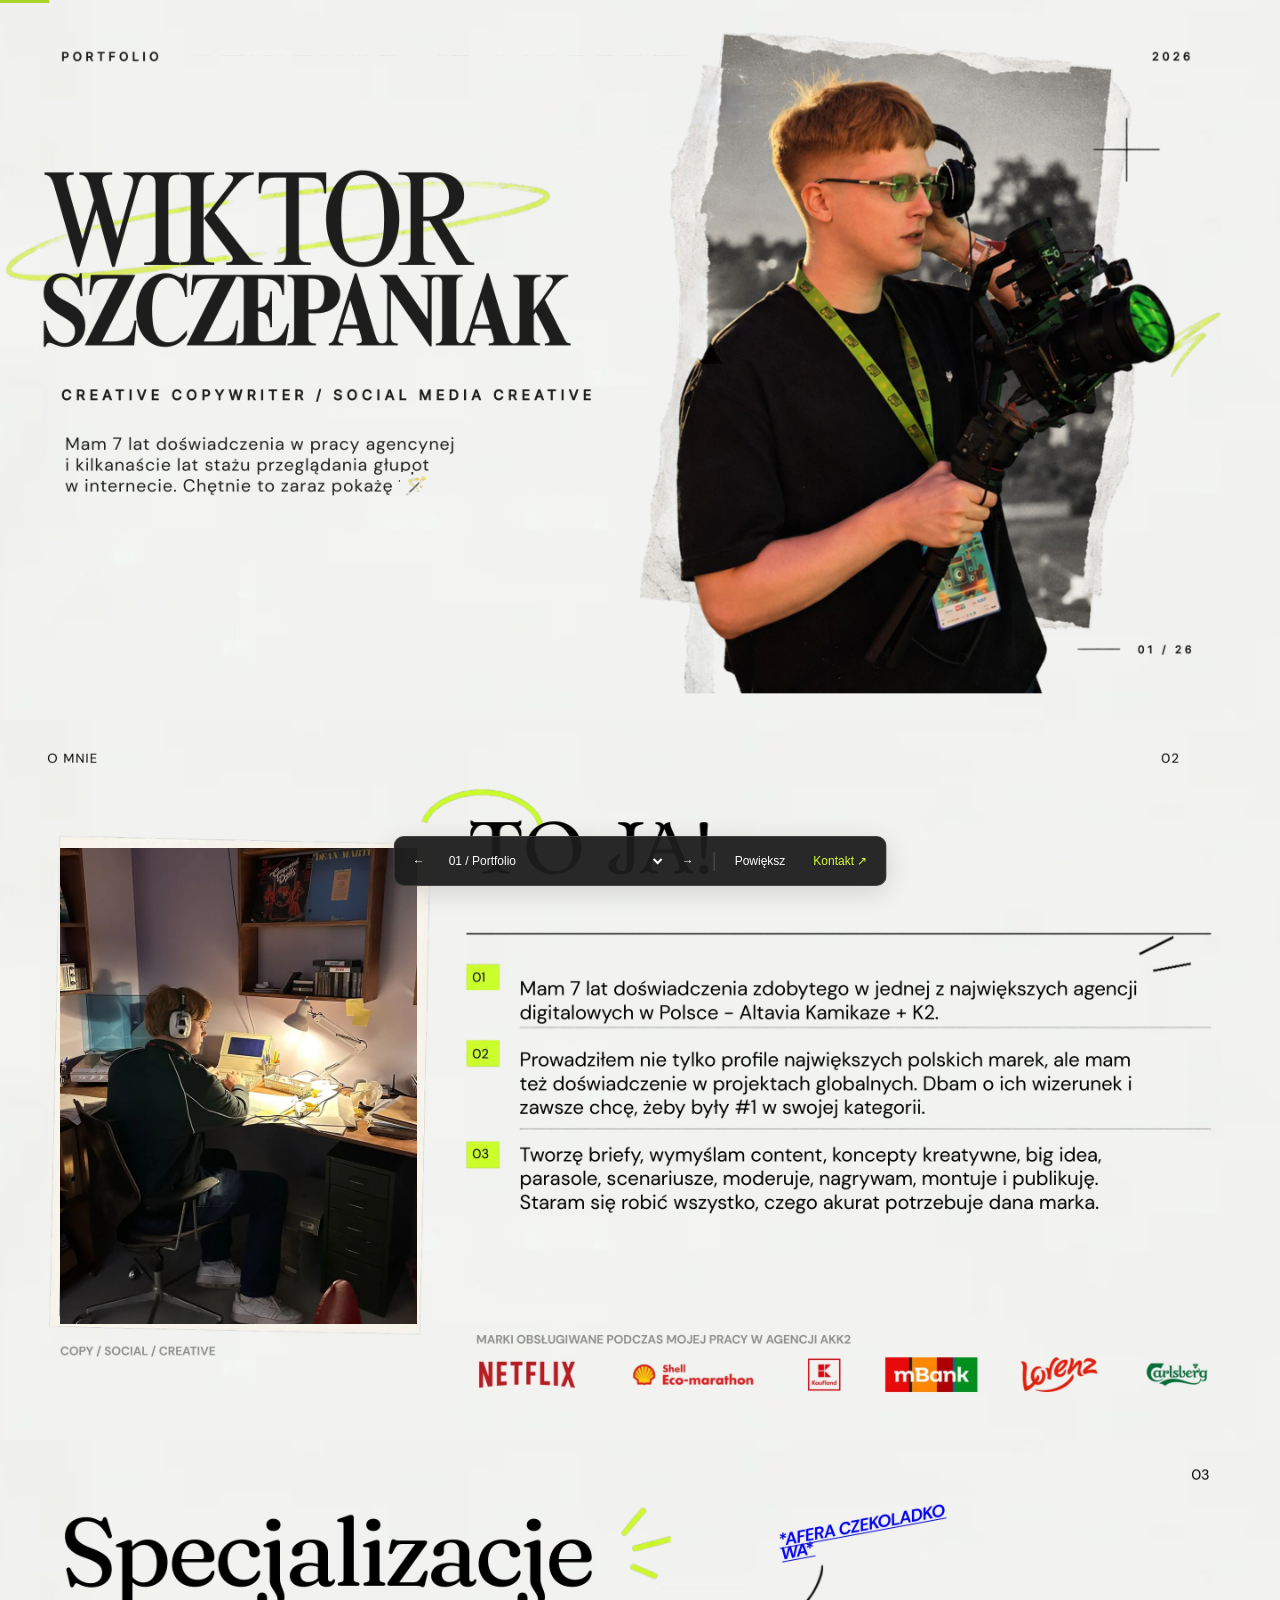
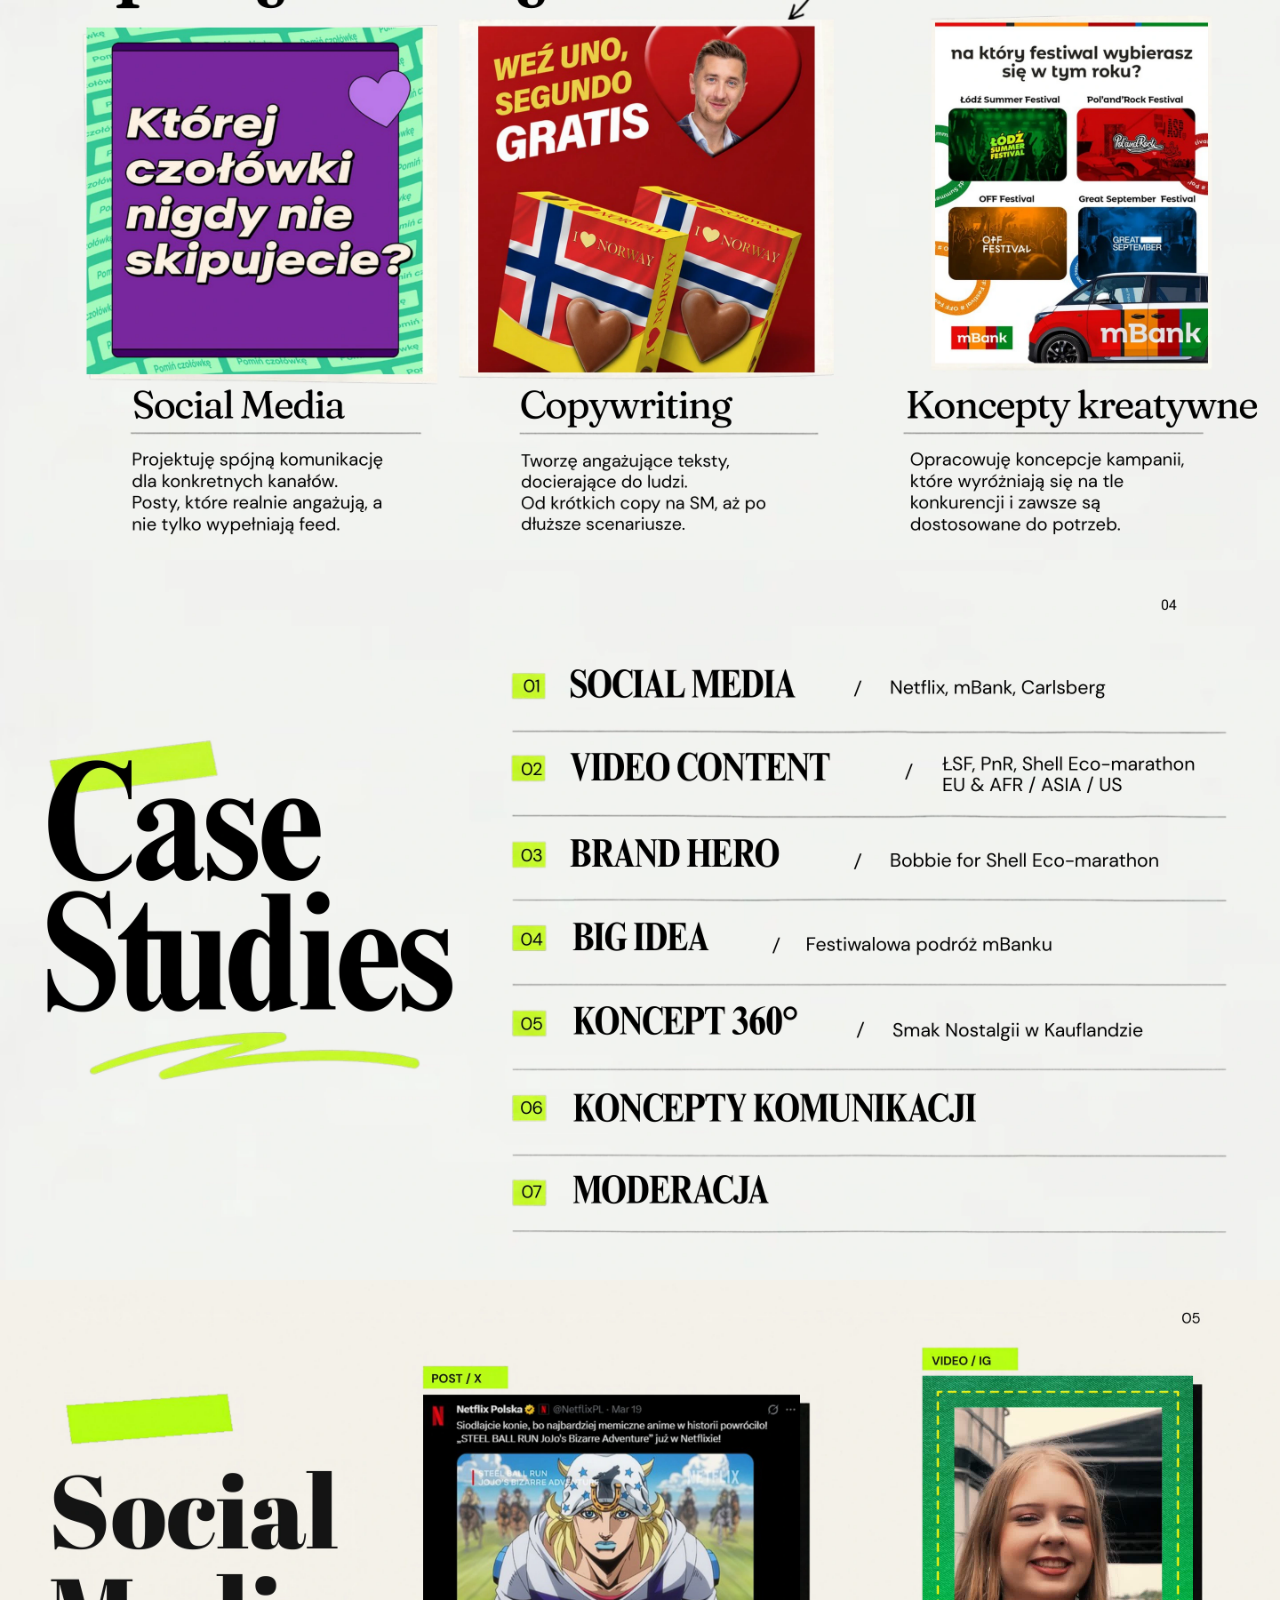
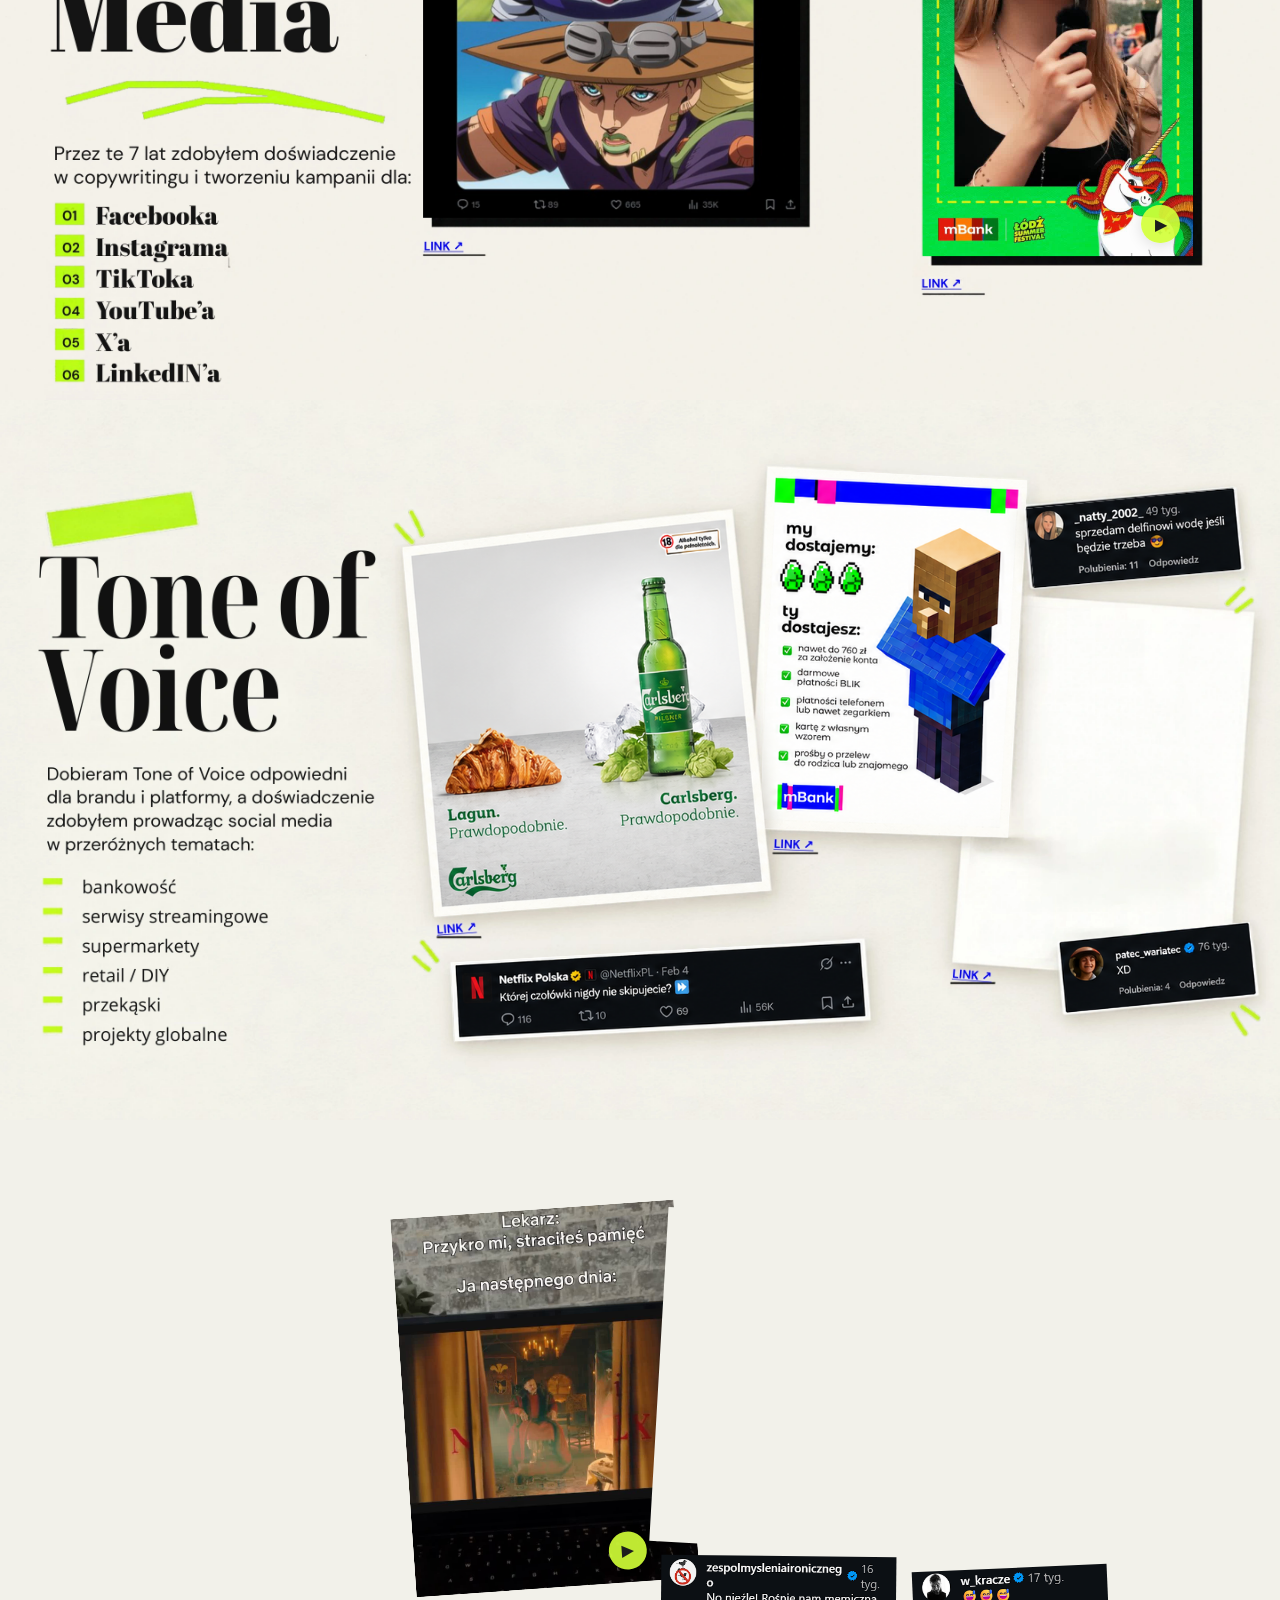
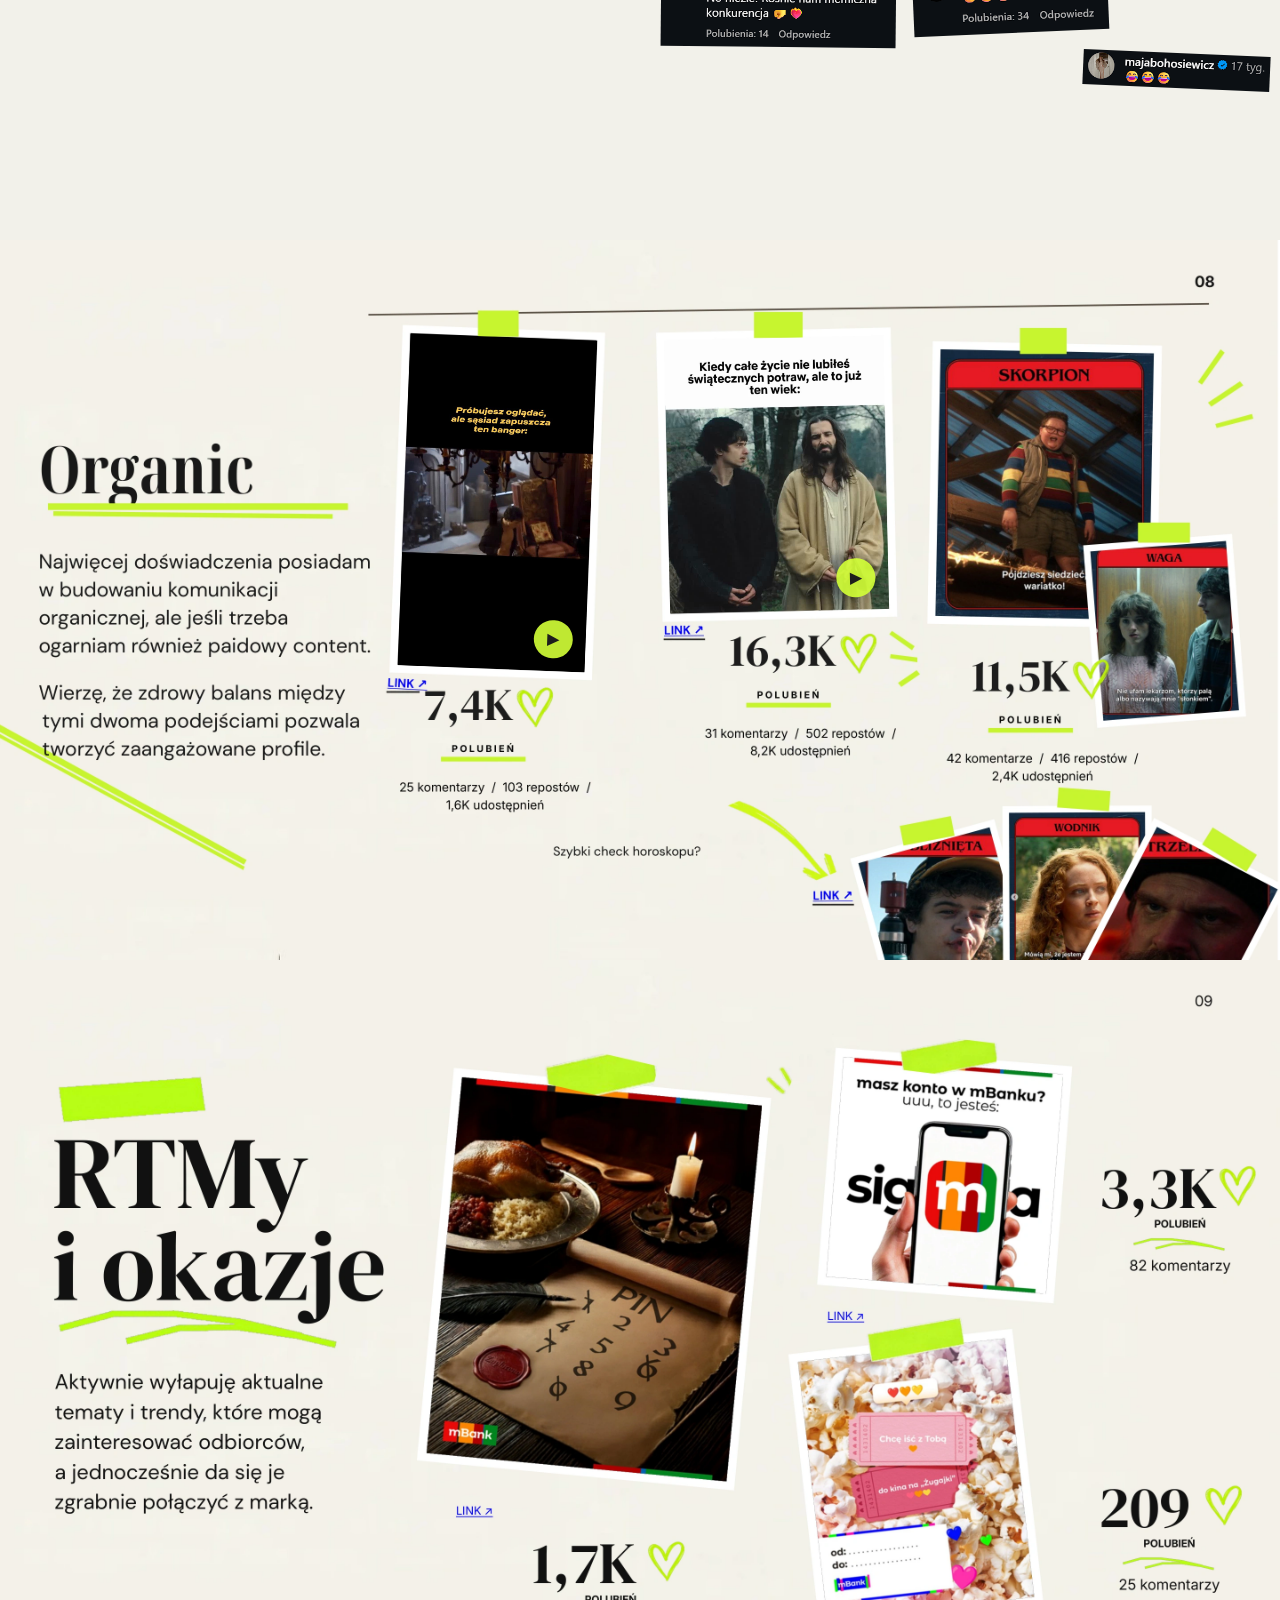
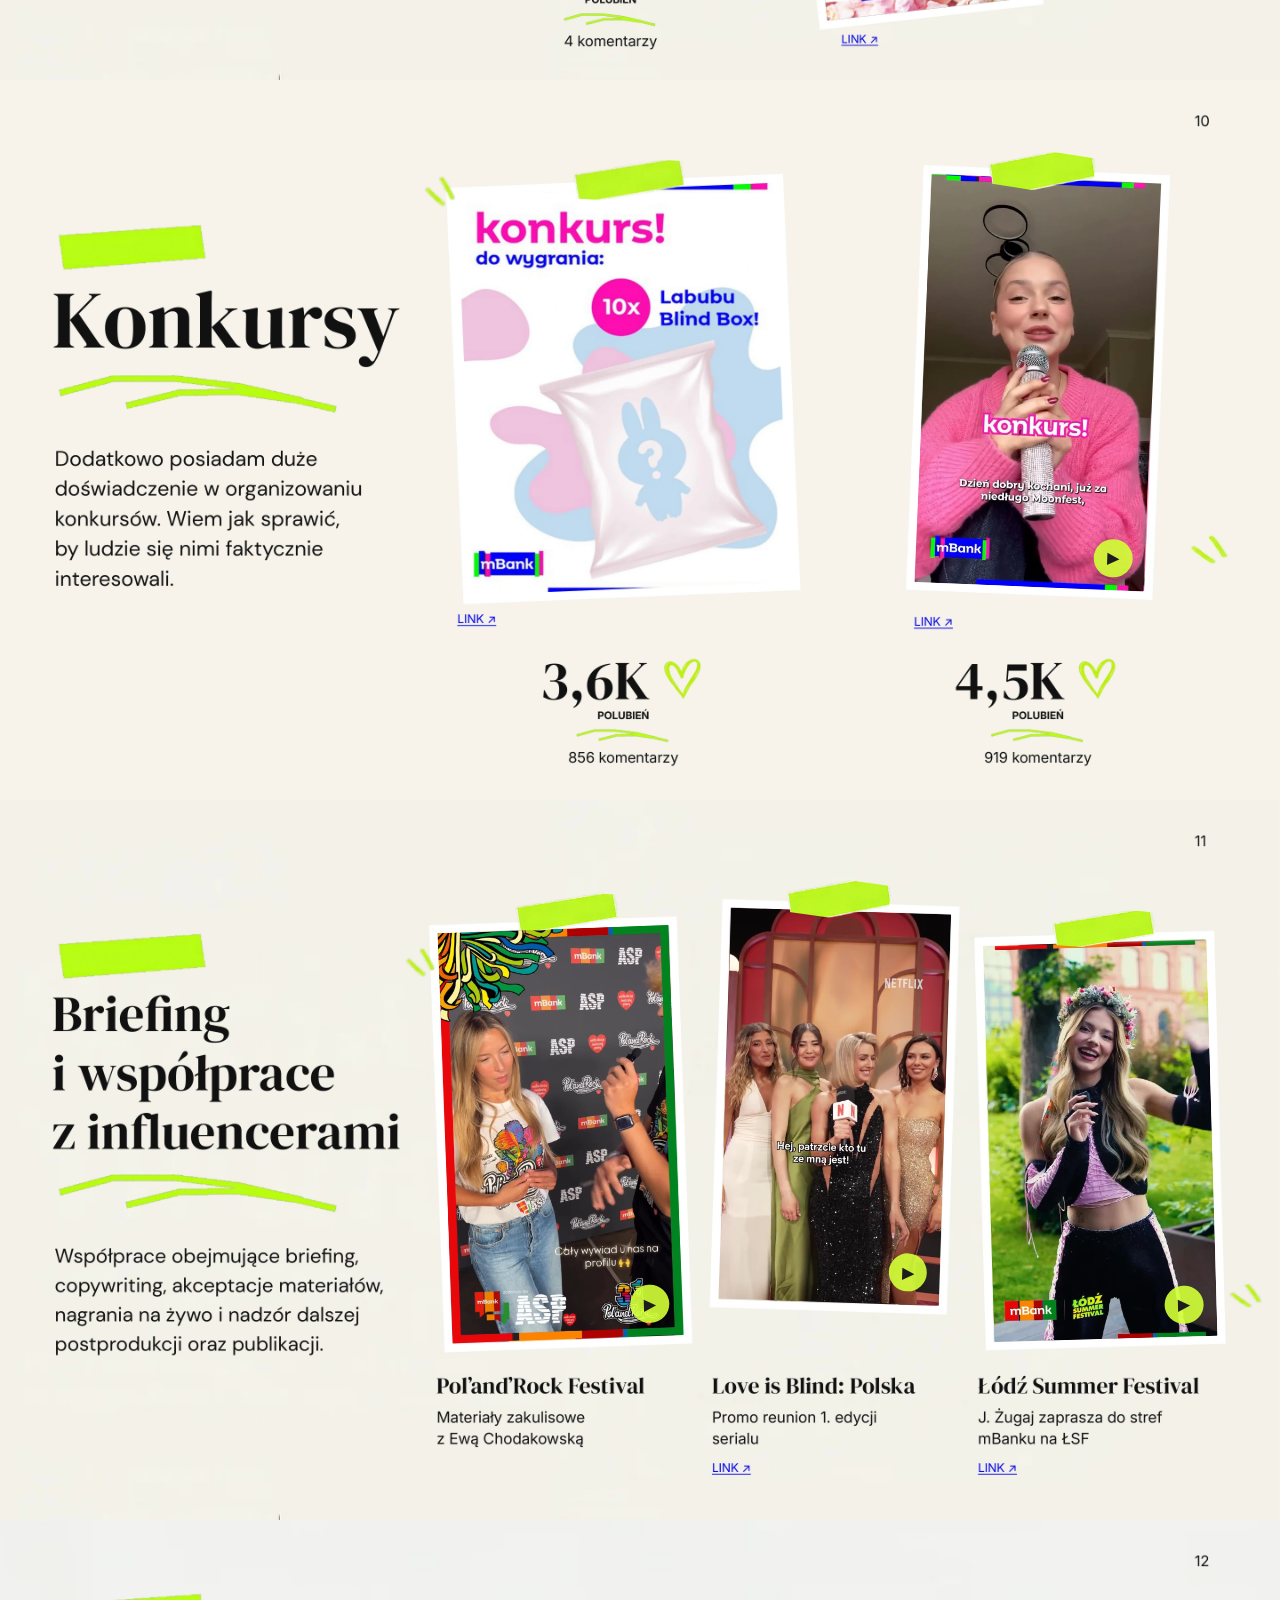
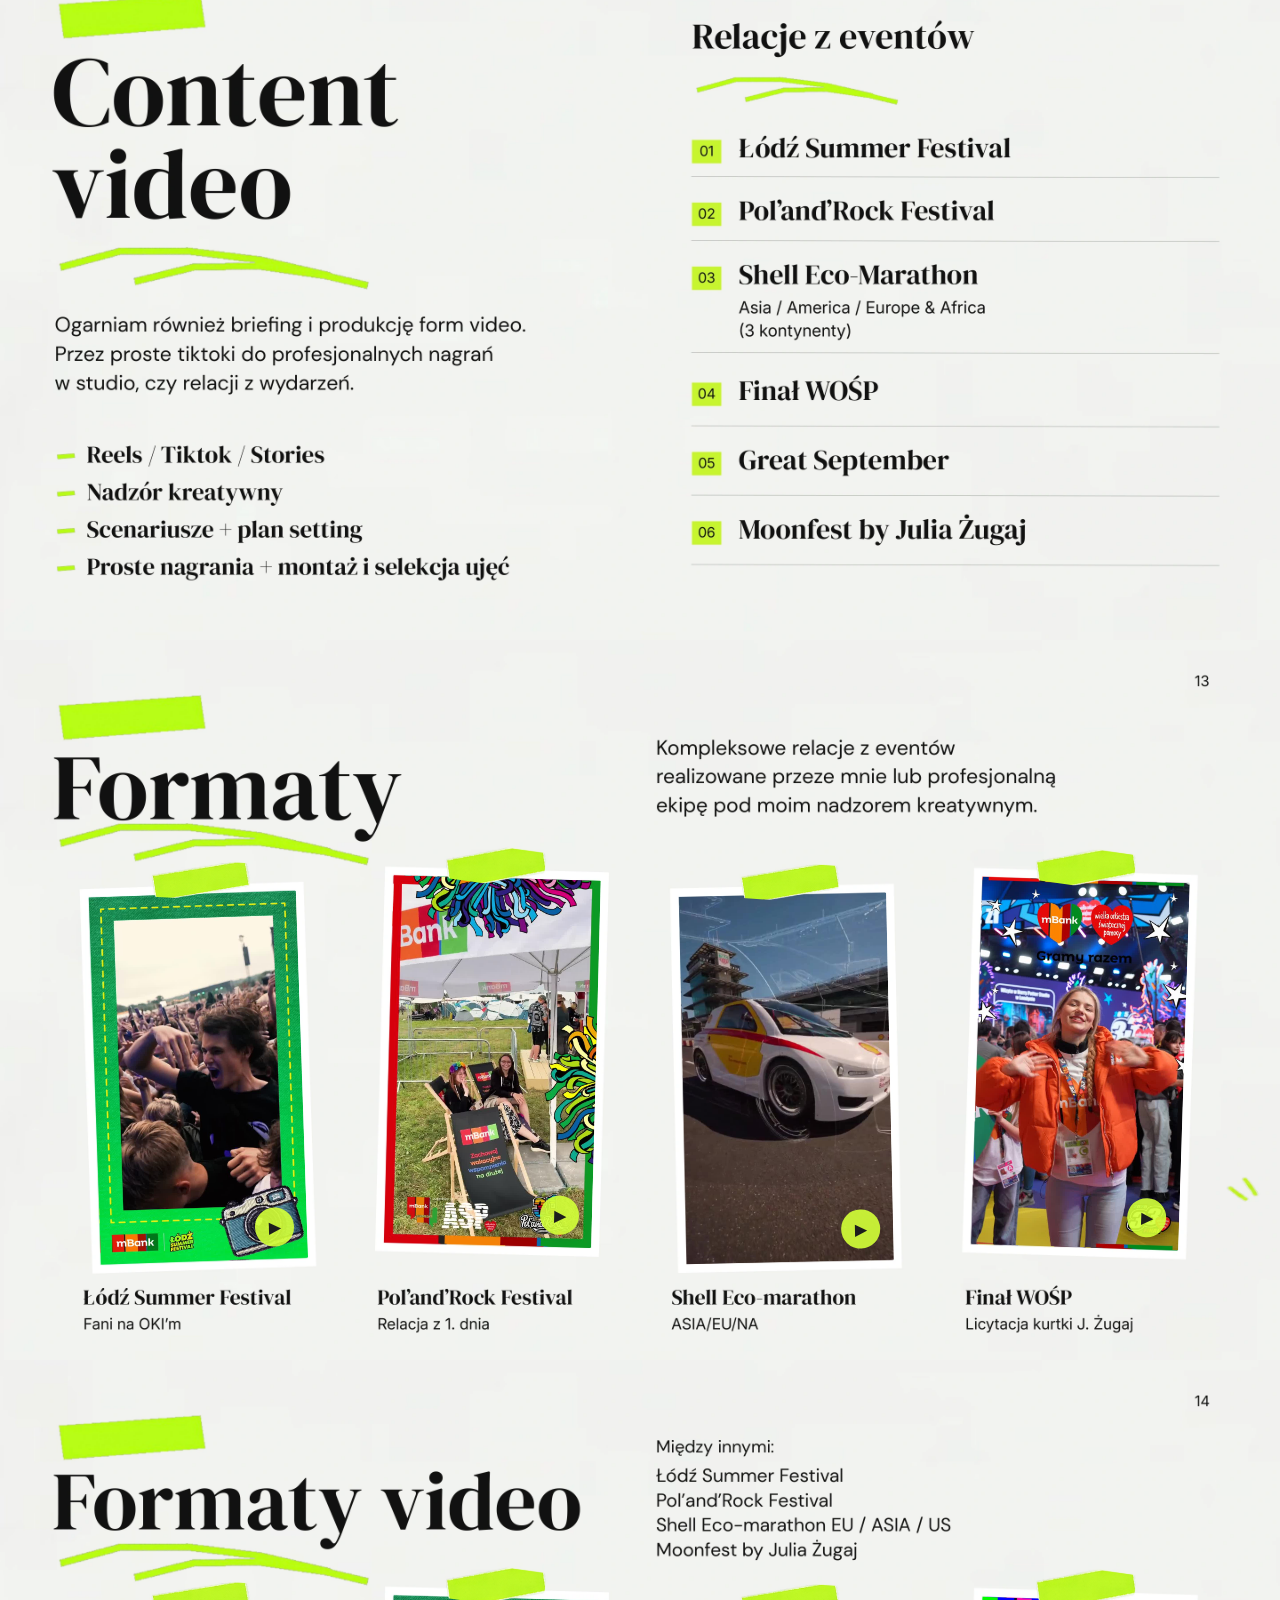
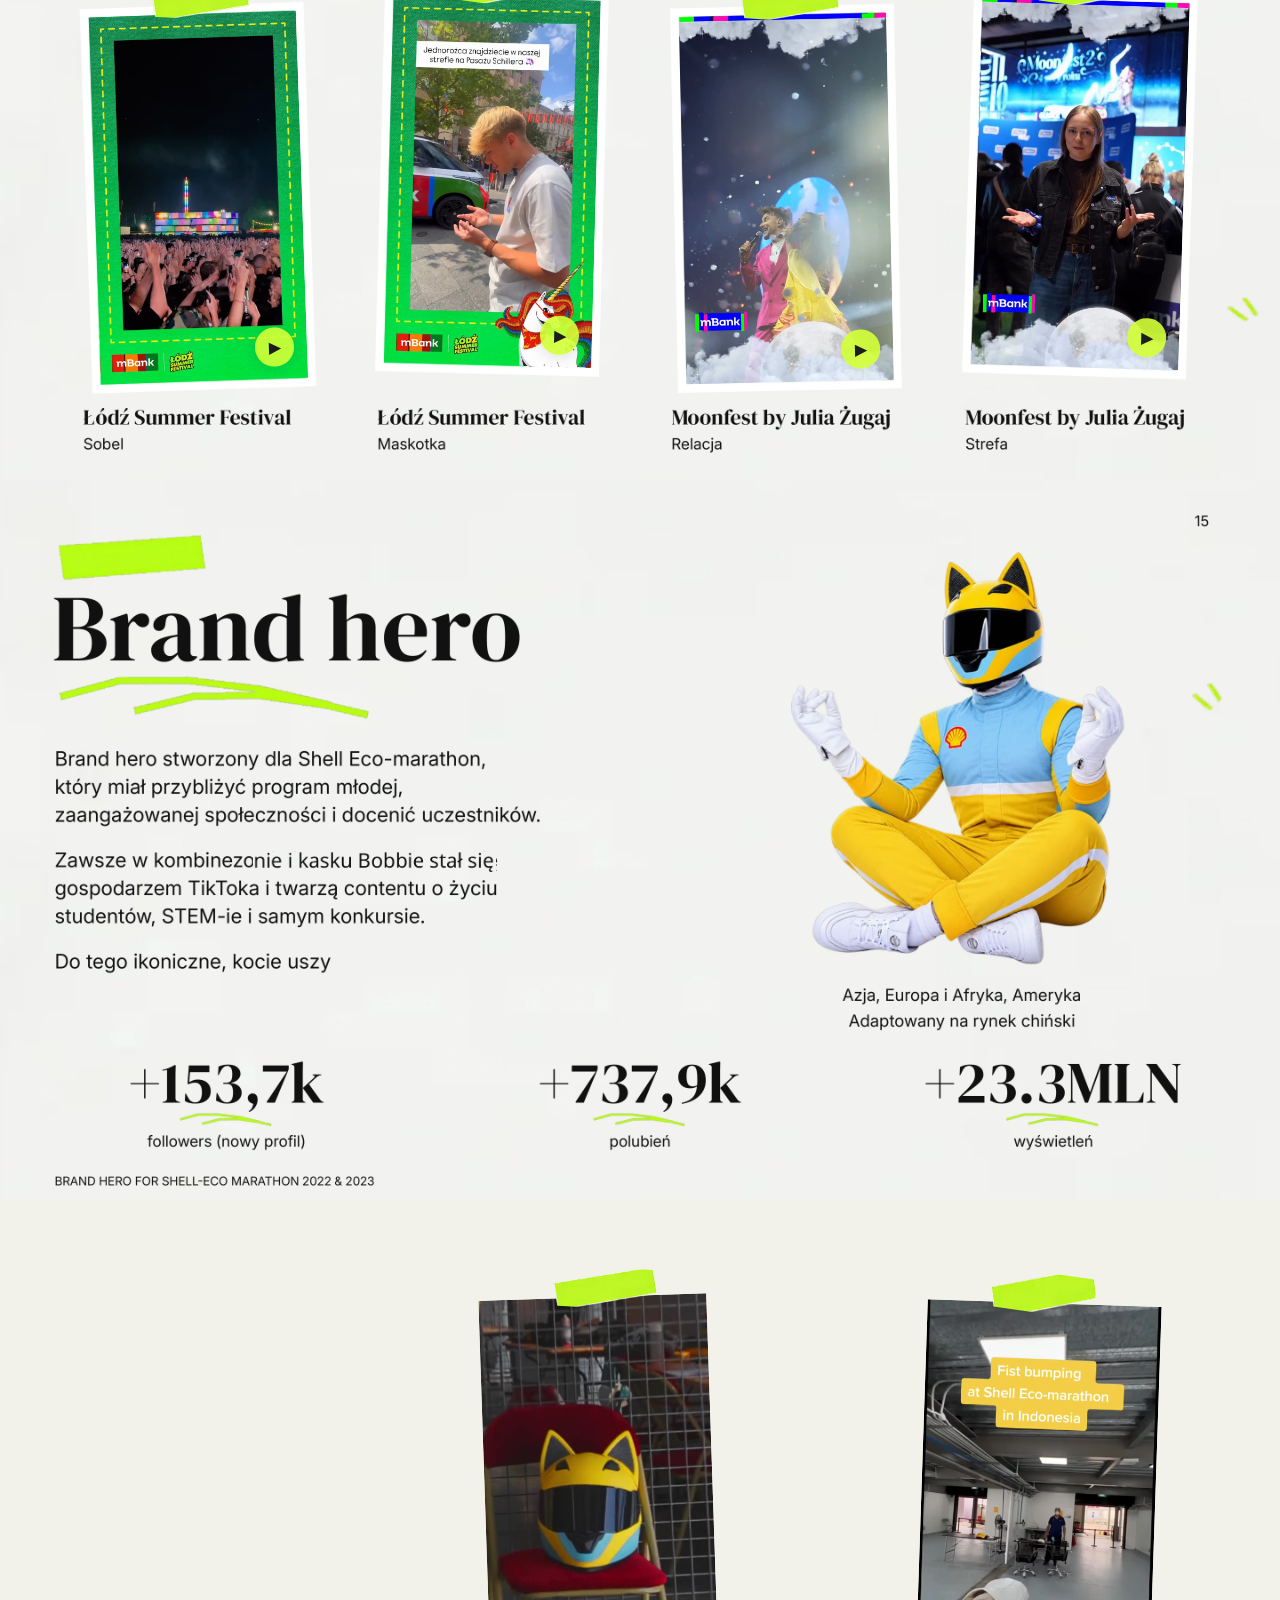
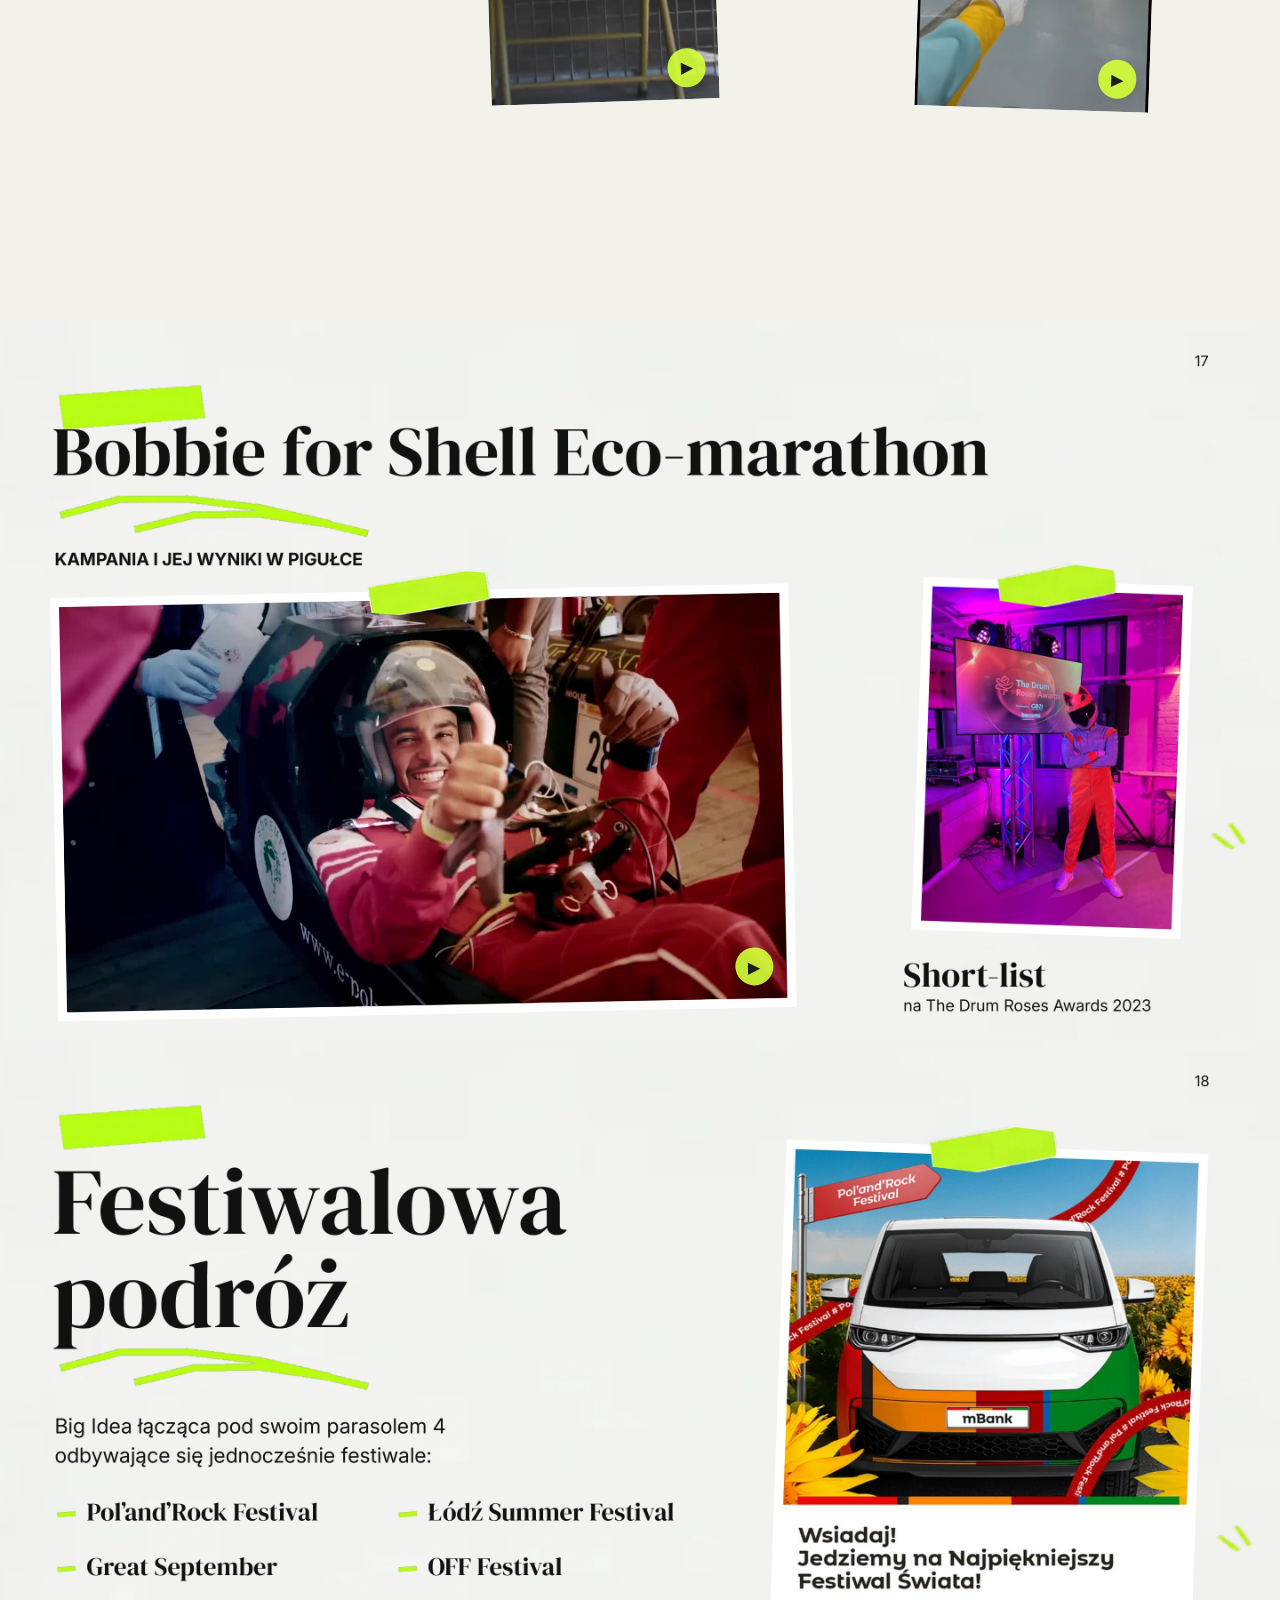
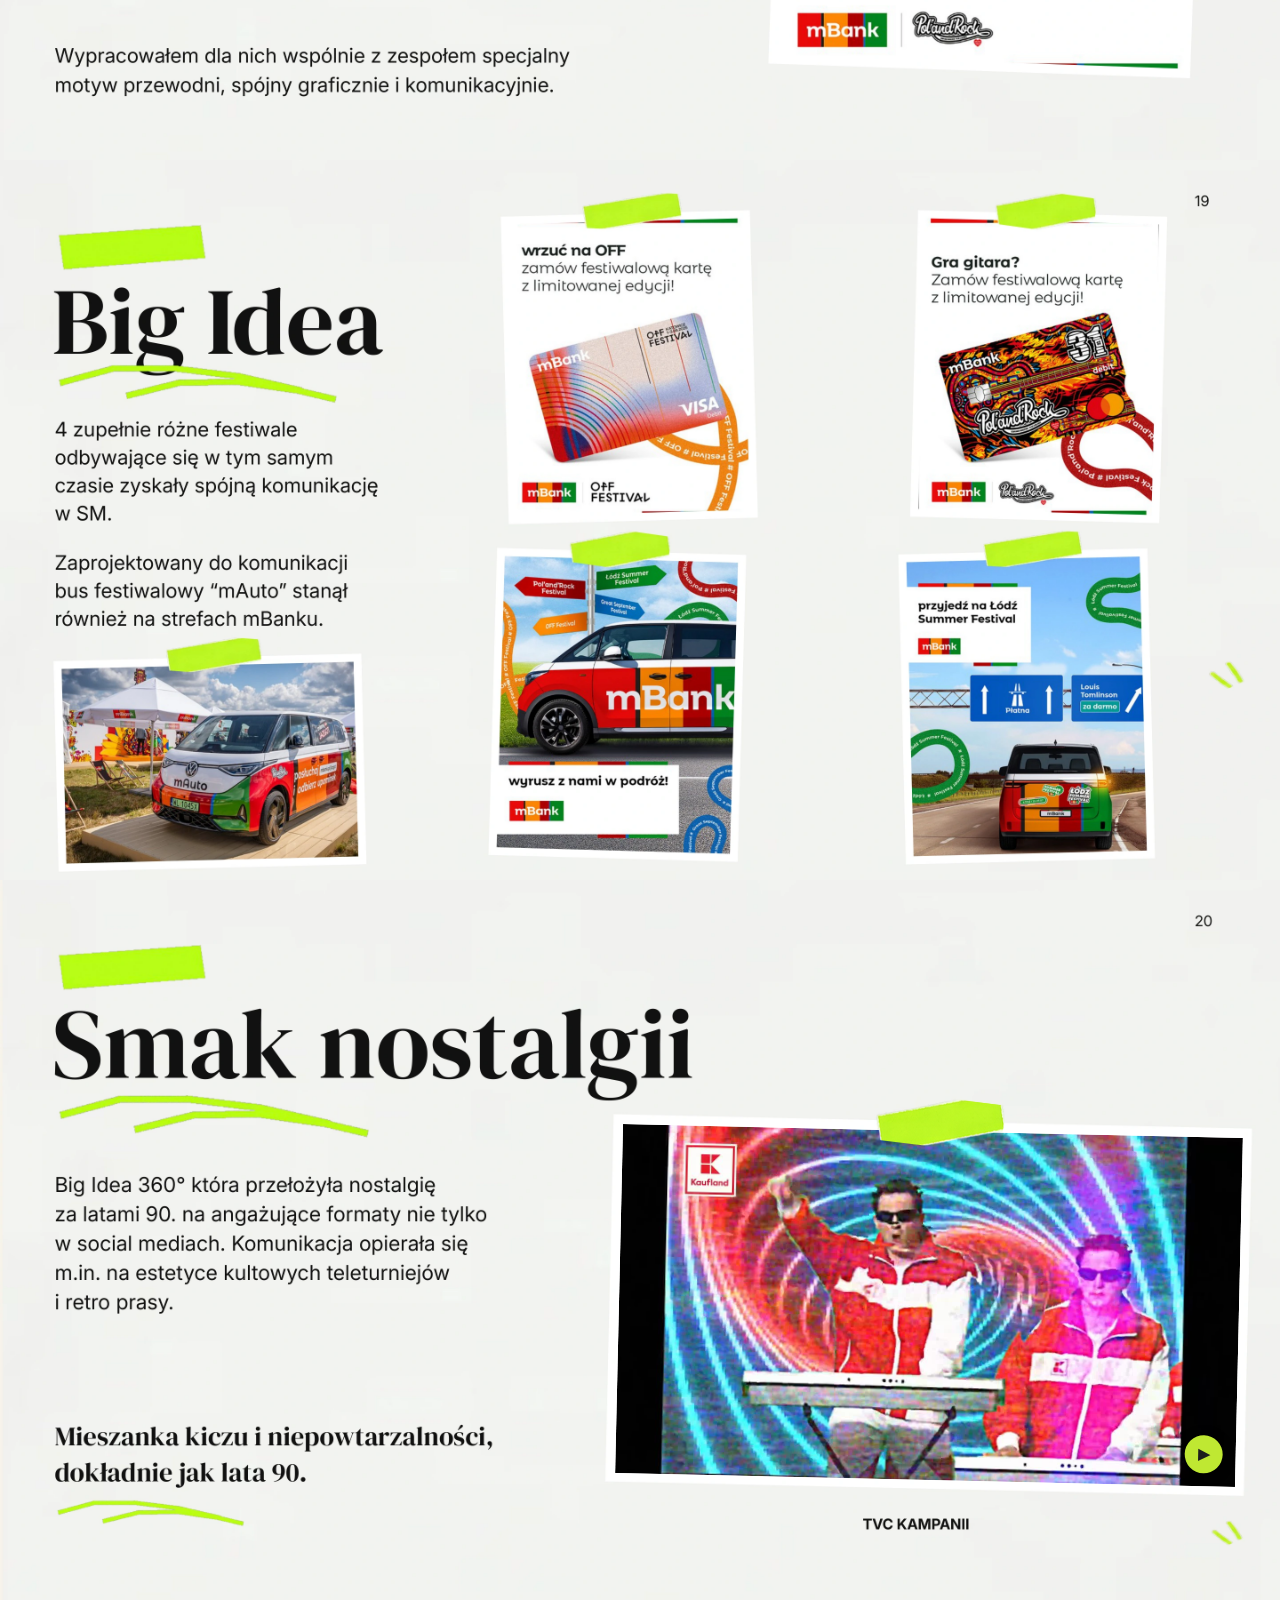
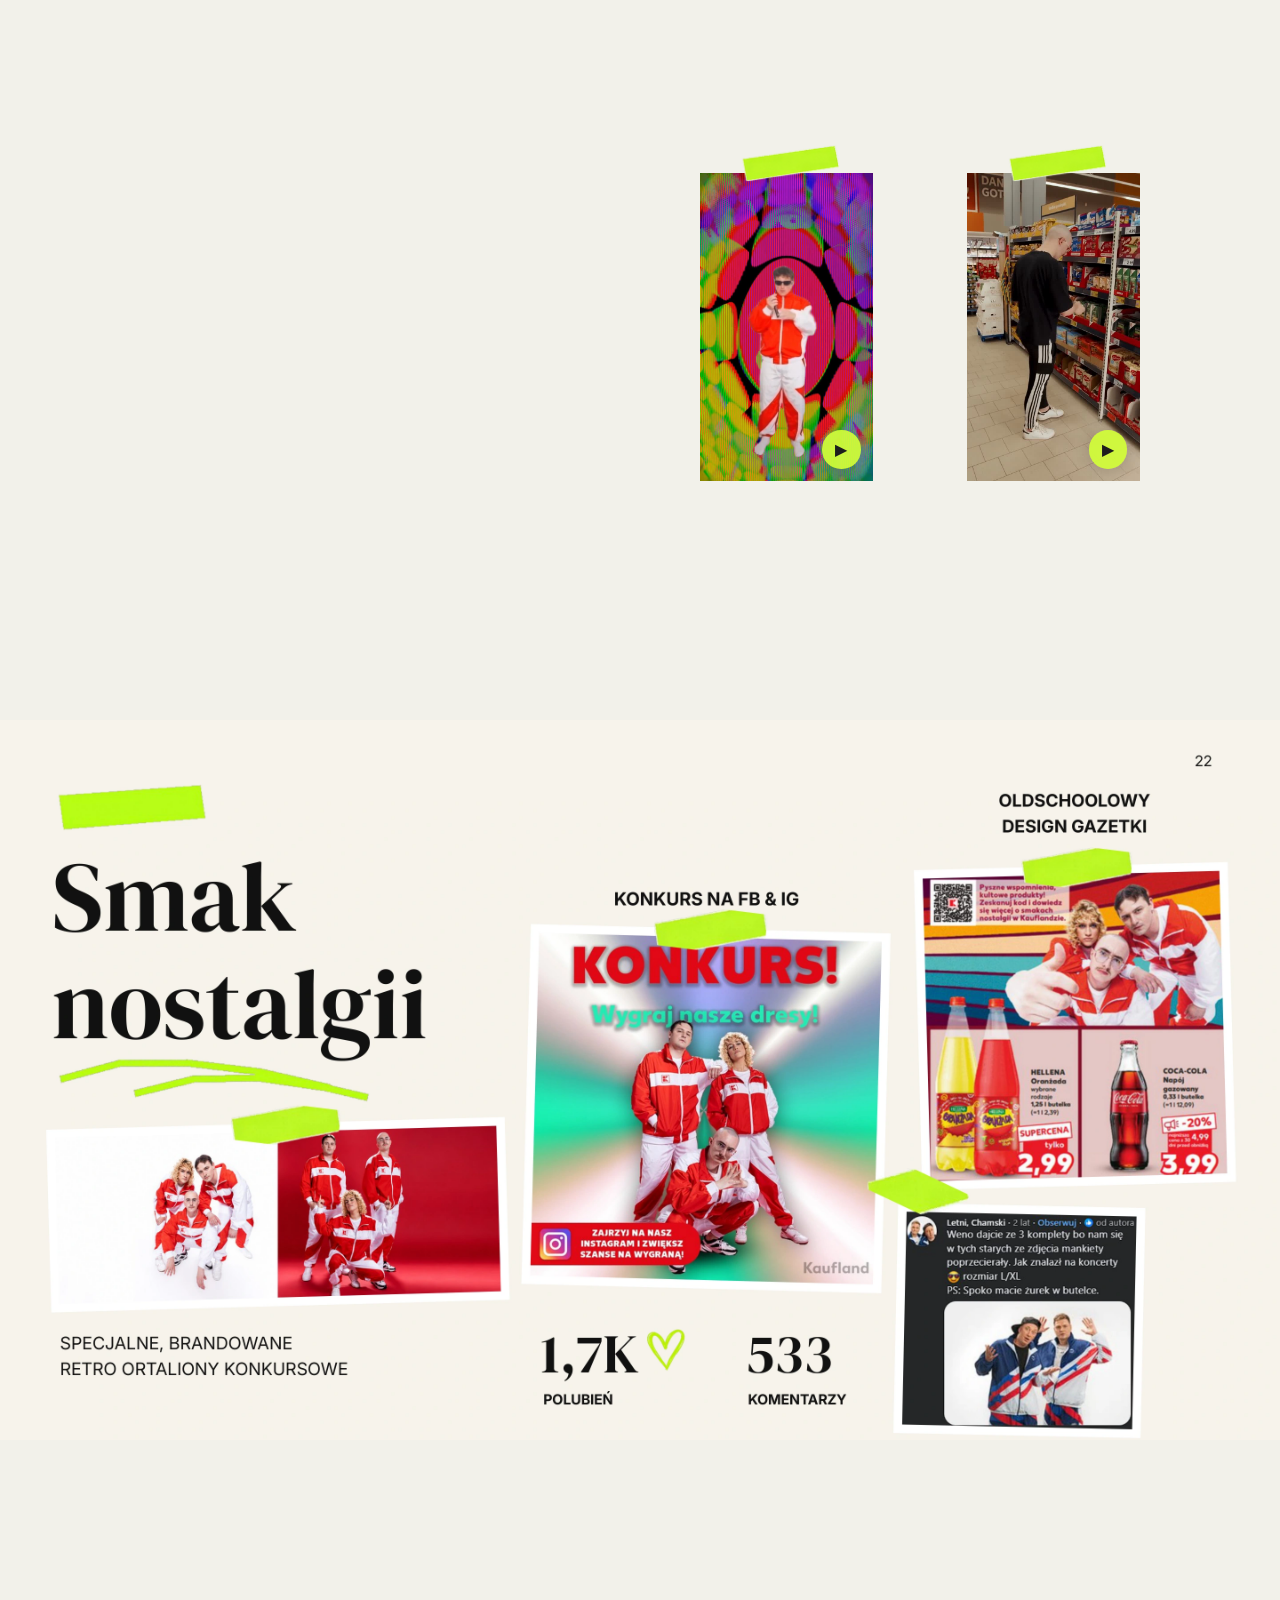
==== index.html @ 73613b6c "Fix slide 2 photo alignment" ====
<!doctype html>
<html lang="pl">
<head><meta charset="utf-8"><meta name="viewport" content="width=device-width, initial-scale=1"><meta name="theme-color" content="#f2f1ea">
<title>Wiktor Szczepaniak — Creative Copywriter / Social Media Creative</title>
<meta name="description" content="Portfolio Wiktora Szczepaniaka. Creative Copywriter / Social Media Creative. Social media, koncepty kreatywne, content video i kampanie.">
<meta property="og:title" content="Wiktor Szczepaniak — portfolio"><meta property="og:description" content="Creative Copywriter / Social Media Creative"><meta property="og:type" content="website">
<link rel="icon" href="assets/favicon.svg" type="image/svg+xml"><link rel="stylesheet" href="styles.css?v=3"><script src="app.js?v=3" defer></script><noscript><style>.play{display:none!important}.media video{pointer-events:auto!important}.media video::-webkit-media-controls{display:flex!important}</style></noscript></head>
<body><a class="skip" href="#slajd-1">Przejdź do portfolio</a><h1 class="sr-only">Wiktor Szczepaniak — portfolio</h1>
<div class="progress" aria-hidden="true"><span></span></div>
<main><section class="slide" id="slajd-1" aria-labelledby="heading-1" data-number="1">
      <h2 id="heading-1" class="sr-only">01. Portfolio</h2>
      <div class="canvas"><img class="slide-image" src="assets/slides/01.webp?v=3" alt="Slajd 1: Portfolio" width="2880" height="1620" loading="eager" fetchpriority="high" decoding="async" data-fallback="assets/slides/01.jpg"><img data-portfolio-patch="wand1" src="[data-uri]" alt="🪄" style="position:absolute;left:31.25%;top:65.555556%;width:2.1875%;height:3.888889%;z-index:8;pointer-events:none"></div>
      <details class="transcript"><summary>Tekst slajdu 1</summary><p>WIKTOR
SZCZEPANIAK
CREATIVE COPYWRITER / SOCIAL MEDIA CREATIVE
Mam 7 lat doświadczenia w pracy agencynej
i kilkanaście lat stażu przeglądania głupot
w internecie. Chętnie to zaraz pokażę 🪄
PORTFOLIO
01 / 26
2026</p></details>
    </section><section class="slide" id="slajd-2" aria-labelledby="heading-2" data-number="2">
      <h2 id="heading-2" class="sr-only">02. O mnie</h2>
      <div class="canvas"><img class="slide-image" src="assets/slides/02.webp?v=3" alt="Slajd 2: O mnie" width="2880" height="1620" loading="lazy" decoding="async" data-fallback="assets/slides/02.jpg"><img data-portfolio-patch="slide2" src="[data-uri]" alt="" aria-hidden="true" style="position:absolute;left:4.6527778%;top:17.7777778%;width:27.9513889%;height:66.0493827%;object-fit:cover;object-position:center center;z-index:8;pointer-events:none"></div>
      <details class="transcript"><summary>Tekst slajdu 2</summary><p>O MNIE
02
TO JA!
MARKI OBSŁUGIWANE PODCZAS MOJEJ PRACY W AGENCJI AKK2
Mam 7 lat doświadczenia zdobytego w jednej z największych agencji digitalowych w Polsce - Altavia Kamikaze + K2.

Prowadziłem nie tylko profile największych polskich marek, ale mam też doświadczenie w projektach globalnych. Dbam o ich wizerunek i zawsze chcę, żeby były #1 w swojej kategorii.

Tworzę briefy, wymyślam content, koncepty kreatywne, big idea, parasole, scenariusze, moderuje, nagrywam, montuje i publikuję. Staram się robić wszystko, czego akurat potrzebuje dana marka.
01
02
03
COPY / SOCIAL / CREATIVE</p></details>
    </section><section class="slide" id="slajd-3" aria-labelledby="heading-3" data-number="3">
      <h2 id="heading-3" class="sr-only">03. Specjalizacje</h2>
      <div class="canvas"><img class="slide-image" src="assets/slides/03.webp?v=3" alt="Slajd 3: Specjalizacje" width="2880" height="1620" loading="lazy" decoding="async" data-fallback="assets/slides/03.jpg"><a class="hotspot" style="left:60.853818%;top:8.510863%;width:13.825764%;height:6.712225%;transform:rotate(0deg)" href="https://ludzie.fakt.pl/afera-w-polskiej-edycji-love-is-blind-polaly-sie-lzy-przed-kamerami/lczrr3h" aria-label="*AFERA CZEKOLADKO
WA*" target="_blank" rel="noopener noreferrer"></a><a class="hotspot" style="left:61.040832%;top:14.019135%;width:2.735210%;height:3.076172%;transform:rotate(0deg)" href="https://ludzie.fakt.pl/afera-w-polskiej-edycji-love-is-blind-polaly-sie-lzy-przed-kamerami/lczrr3h" aria-label="*AFER
WA*" target="_blank" rel="noopener noreferrer"></a></div>
      <details class="transcript"><summary>Tekst slajdu 3</summary><p>Specjalizacje
Copywriting
Koncepty kreatywne
Social Media
Projektuję spójną komunikację dla konkretnych kanałów. Posty, które realnie angażują, a nie tylko wypełniają feed.
Tworzę angażujące teksty, docierające do ludzi.
Od krótkich copy na SM, aż po dłuższe scenariusze.

Opracowuję koncepcje kampanii, które wyróżniają się na tle konkurencji i zawsze są dostosowane do potrzeb.
03
*AFERA CZEKOLADKOWA*</p></details>
    </section><section class="slide" id="slajd-4" aria-labelledby="heading-4" data-number="4">
      <h2 id="heading-4" class="sr-only">04. Case studies</h2>
      <div class="canvas"><img class="slide-image" src="assets/slides/04.webp?v=3" alt="Slajd 4: Case studies" width="2880" height="1620" loading="lazy" decoding="async" data-fallback="assets/slides/04.jpg"></div>
      <details class="transcript"><summary>Tekst slajdu 4</summary><p>SOCIAL MEDIA
Netflix, mBank, Carlsberg
VIDEO CONTENT
ŁSF, PnR, Shell Eco-marathon
EU &amp; AFR / ASIA / US
BRAND HERO
Bobbie for Shell Eco-marathon
BIG IDEA
Festiwalowa podróż mBanku
KONCEPT 360°
Smak Nostalgii w Kauflandzie
KONCEPTY KOMUNIKACJI
MODERACJA
Case Studies
01
/
02
/
03
/
04
/
05
/
06
07
04</p></details>
    </section><section class="slide" id="slajd-5" aria-labelledby="heading-5" data-number="5">
      <h2 id="heading-5" class="sr-only">05. Social Media</h2>
      <div class="canvas"><img class="slide-image" src="assets/slides/05.webp?v=3" alt="Slajd 5: Social Media" width="2880" height="1620" loading="lazy" decoding="async" data-fallback="assets/slides/05.jpg"><a class="hotspot" style="left:71.960136%;top:83.188024%;width:3.191944%;height:1.522345%;transform:rotate(0deg)" href="https://www.instagram.com/p/DMn428koohw/" aria-label="LINK ↗" target="_blank" rel="noopener noreferrer"></a><a class="hotspot" style="left:33.062500%;top:77.987656%;width:3.191946%;height:1.522345%;transform:rotate(0deg)" href="https://x.com/NetflixPL/status/2034540629489770711" aria-label="LINK ↗" target="_blank" rel="noopener noreferrer"></a><div class="media" style="left:72.0833333%;top:13.3333333%;width:21.0937500%;height:66.6666667%;transform:rotate(0.0deg)"><video src="assets/video/VAHVpboUzWk.mp4" poster="assets/posters/VAHVpboUzWk.jpg" playsinline="" preload="none" controls="" aria-label="Social media">Twoja przeglądarka nie obsługuje odtwarzacza wideo.</video><button class="play" type="button" aria-label="Odtwórz: Social media"><span aria-hidden="true">▶</span></button><a class="video-error" hidden="" href="assets/video/VAHVpboUzWk.mp4" target="_blank" rel="noopener">Otwórz film osobno ↗</a></div></div>
      <details class="transcript"><summary>Tekst slajdu 5</summary><p>Social
Media
Przez te 7 lat zdobyłem doświadczenie w copywritingu i tworzeniu kampanii dla:
POST / X
05
Facebooka
Instagrama
TikToka
YouTube’a
X’a
LinkedIN’a
01
02
03
04
05
06
LINK ↗
LINK ↗
VIDEO / IG</p></details>
    </section><section class="slide" id="slajd-6" aria-labelledby="heading-6" data-number="6">
      <h2 id="heading-6" class="sr-only">06. Tone of Voice</h2>
      <div class="canvas"><img class="slide-image" src="assets/slides/06.webp?v=3" alt="Slajd 6: Tone of Voice" width="2880" height="1620" loading="lazy" decoding="async" data-fallback="assets/slides/06.jpg"><a class="hotspot" style="left:34.117639%;top:72.556424%;width:3.184026%;height:1.914319%;transform:rotate(0deg)" href="https://www.facebook.com/CarlsbergPL/posts/pfbid02thDd6Xt4vv6X9bwXWJcSPfJAQRvzxf6ecu5RAoAQyf1C64kJ5vqmRNnN5p9nrjubl" aria-label="LINK ↗" target="_blank" rel="noopener noreferrer"></a><a class="hotspot" style="left:60.403057%;top:61.014815%;width:3.189930%;height:1.704320%;transform:rotate(0deg)" href="https://www.instagram.com/mbankpl/p/DIBhp5Ks1Qf/" aria-label="LINK ↗" target="_blank" rel="noopener noreferrer"></a><a class="hotspot" style="left:74.324307%;top:79.030619%;width:3.182085%;height:1.966786%;transform:rotate(0deg)" href="https://www.instagram.com/mbankpl/p/DPEFceliLjc/" aria-label="LINK ↗" target="_blank" rel="noopener noreferrer"></a><div class="photo cutout" style="left:31.3995188%;top:15.1965976%;width:28.8875601%;height:56.7481384%;transform:rotate(0.0deg);clip-path:polygon(89.00311% 0.25933%,0.27910% 9.38292%,8.72481% 99.56149%,99.50853% 93.23075%,89.00311% 0.25933%)"><img src="assets/photos/image76.png" alt="" loading="lazy" decoding="async"></div><div class="photo cutout" style="left:80.0837325%;top:12.1147759%;width:17.2846894%;height:14.2401672%;transform:rotate(0.0deg);clip-path:polygon(94.77685% 1.01754%,0.47511% 20.98597%,4.19239% 98.24194%,99.17130% 79.75434%,94.77685% 1.01754%)"><img src="assets/photos/image77.png" alt="" loading="lazy" decoding="async"></div><div class="photo cutout" style="left:59.3899497%;top:9.2454846%;width:20.9928204%;height:51.7534558%;transform:rotate(0.0deg);clip-path:polygon(2.91319% 0.26954%,0.36270% 97.08340%,92.25562% 99.52885%,99.34046% 3.73429%,2.91319% 0.26954%)"><img src="assets/photos/image78.png" alt="" loading="lazy" decoding="async"></div><div class="photo" style="left:77.3198163%;top:31.1056090%;width:19.0768974%;height:45.0239331%;transform:rotate(4.536616666666666deg)"><img src="assets/photos/image79.png" alt="" loading="lazy" decoding="async"></div><div class="photo cutout" style="left:82.5358869%;top:72.3698163%;width:15.9090934%;height:13.0711967%;transform:rotate(0.0deg);clip-path:polygon(94.70293% 1.11270%,0.50658% 22.04724%,3.43625% 98.07574%,99.09847% 77.95130%,94.70293% 1.11270%)"><img src="assets/photos/image80.png" alt="" loading="lazy" decoding="async"></div><div class="photo cutout" style="left:35.1076553%;top:74.8140274%;width:33.0143537%;height:14.4527073%;transform:rotate(0.0deg);clip-path:polygon(97.62313% 0.96630%,0.23688% 22.92594%,1.12116% 98.29787%,99.56902% 77.07462%,97.62313% 0.96630%)"><img src="assets/photos/image81.png" alt="" loading="lazy" decoding="async"></div></div>
      <details class="transcript"><summary>Tekst slajdu 6</summary><p>Tone of
Voice
Dobieram Tone of Voice odpowiedni
dla brandu i platformy, a doświadczenie
zdobyłem prowadząc social media
w przeróżnych tematach:
bankowość
serwisy streamingowe
supermarkety
retail / DIY
przekąski
projekty globalne
LINK ↗
LINK ↗
LINK ↗</p></details>
    </section><section class="slide" id="slajd-7" aria-labelledby="heading-7" data-number="7">
      <h2 id="heading-7" class="sr-only">07. Moje sociale</h2>
      <div class="canvas"><img class="slide-image" src="assets/slides/07.webp?v=3" alt="Slajd 7: Moje sociale" width="2880" height="1620" loading="lazy" decoding="async" data-fallback="assets/slides/07.jpg"><a class="hotspot" style="left:32.564445%;top:67.013090%;width:3.184028%;height:1.914319%;transform:rotate(0deg)" href="https://www.instagram.com/netflixpl/p/Dc24-AVAZ4B/" aria-label="LINK ↗" target="_blank" rel="noopener noreferrer"></a><a class="hotspot" style="left:51.645207%;top:74.092716%;width:3.191948%;height:1.616791%;transform:rotate(0deg)" href="https://www.instagram.com/netflixpl/p/DS5L3n-CV4s/" aria-label="LINK ↗" target="_blank" rel="noopener noreferrer"></a><a class="hotspot" style="left:71.513265%;top:72.139998%;width:3.189926%;height:1.739261%;transform:rotate(0deg)" href="https://www.instagram.com/netflixpl/p/DY9P6manyIF/" aria-label="LINK ↗" target="_blank" rel="noopener noreferrer"></a><div class="media" style="left:31.4593229%;top:12.3273148%;width:22.2039583%;height:52.6036111%;transform:rotate(-4.0deg);clip-path:polygon(100.000000% 0.000000%,0.000000% 0.000000%,0.000000% 100.000000%,100.000000% 100.000000%,100.000000% 91.042689%,83.074873% 89.415704%,98.023732% 1.848554%,100.000000% 2.038529%,100.000000% 0.000000%)"><video src="assets/video/VAHVpTxmeTc.mp4" poster="assets/posters/VAHVpTxmeTc.jpg" playsinline="" preload="none" controls="" aria-label="Netflix">Twoja przeglądarka nie obsługuje odtwarzacza wideo.</video><button class="play" type="button" aria-label="Odtwórz: Netflix" style="padding-right:18%"><span aria-hidden="true">▶</span></button><a class="video-error" hidden="" href="assets/video/VAHVpTxmeTc.mp4" target="_blank" rel="noopener">Otwórz film osobno ↗</a></div><img class="comment-image" src="assets/comments/image86.png" alt="Komentarz: zespolmysleniaironicznego" loading="lazy" style="left:51.6148458%;top:60.5738894%;width:18.3612478%;height:12.6082502%;transform:rotate(0.6deg)"><img class="comment-image" src="assets/comments/image87.png" alt="Komentarz: w_kracze" loading="lazy" style="left:71.3516678%;top:62.1678721%;width:15.2511975%;height:8.9837900%;transform:rotate(-2.5deg)"><img class="comment-image" src="assets/comments/image89.png" alt="Komentarz: majabohosiewicz" loading="lazy" style="left:84.6291667%;top:73.9638865%;width:14.5932797%;height:4.8835028%;transform:rotate(2.5deg)"></div>
      <details class="transcript"><summary>Tekst slajdu 7</summary><p>61,9K 
LINK ↗
11,8K 
12,4K 
07
P O L U B I E Ń
46 komentarzy  /  581 repostów  /
2K udostępnień
P O L U B I E Ń
32 komentarzy  /  158 repostów  /
2,9K udostępnień
P O L U B I E Ń
171 komentarzy  /  530 repostów  /
34,2K udostępnień
Moje sociale
aktualne dla nich trendy, wydarzenia,
a także tematy, z którymi zwyczajnie relują.
Tworzę posty, które realnie
angażują odbiorców i wykorzystują
31 grudnia
LINK ↗
LINK ↗</p></details>
    </section><section class="slide" id="slajd-8" aria-labelledby="heading-8" data-number="8">
      <h2 id="heading-8" class="sr-only">08. Organic</h2>
      <div class="canvas"><img class="slide-image" src="assets/slides/08.webp?v=3" alt="Slajd 8: Organic" width="2880" height="1620" loading="lazy" decoding="async" data-fallback="assets/slides/08.jpg"><a class="hotspot" style="left:30.220000%;top:60.850495%;width:3.186042%;height:1.802221%;transform:rotate(0deg)" href="https://www.instagram.com/reel/DV5jmcrinGl/" aria-label="LINK ↗" target="_blank" rel="noopener noreferrer"></a><a class="hotspot" style="left:51.844029%;top:53.543332%;width:3.191944%;height:1.567778%;transform:rotate(0deg)" href="https://www.instagram.com/reel/DSkDOUpjETr/" aria-label="LINK ↗" target="_blank" rel="noopener noreferrer"></a><a class="hotspot" style="left:63.475901%;top:90.393707%;width:3.191948%;height:1.567775%;transform:rotate(0deg)" href="https://www.instagram.com/p/DR43aeZgTZq/?img_index=1" aria-label="LINK ↗" target="_blank" rel="noopener noreferrer"></a><div class="media" style="left:31.5625000%;top:13.4259259%;width:14.5833333%;height:46.0905556%;transform:rotate(2.2deg)"><video src="assets/video/VAHVpdrKLDc.mp4" poster="assets/posters/VAHVpdrKLDc.jpg" playsinline="" preload="none" controls="" aria-label="Sąsiad puszcza banger">Twoja przeglądarka nie obsługuje odtwarzacza wideo.</video><button class="play" type="button" aria-label="Odtwórz: Sąsiad puszcza banger"><span aria-hidden="true">▶</span></button><a class="video-error" hidden="" href="assets/video/VAHVpdrKLDc.mp4" target="_blank" rel="noopener">Otwórz film osobno ↗</a></div><div class="media" style="left:52.1354167%;top:13.6111111%;width:17.0833333%;height:37.9629630%;transform:rotate(-1.3deg)"><video src="assets/video/VAHVpeN8WtE.mp4" poster="assets/posters/VAHVpeN8WtE.jpg" playsinline="" preload="none" controls="" aria-label="Świąteczne potrawy">Twoja przeglądarka nie obsługuje odtwarzacza wideo.</video><button class="play" type="button" aria-label="Odtwórz: Świąteczne potrawy"><span aria-hidden="true">▶</span></button><a class="video-error" hidden="" href="assets/video/VAHVpeN8WtE.mp4" target="_blank" rel="noopener">Otwórz film osobno ↗</a></div></div>
      <details class="transcript"><summary>Tekst slajdu 8</summary><p>Organic
organicznej, ale jeśli trzeba
ogarniam również paidowy content.
08
Najwięcej doświadczenia posiadam
w budowaniu komunikacji
16,3K 
P O L U B I E Ń
31 komentarzy  /  502 repostów  /
8,2K udostępnień
7,4K 
P O L U B I E Ń
25 komentarzy  /  103 repostów  /
1,6K udostępnień
11,5K 
P O L U B I E Ń
42 komentarze  /  416 repostów  /
2,4K udostępnień
Szybki check horoskopu? 👀
 tworzyć zaangażowane profile.
Wierzę, że zdrowy balans między
 tymi dwoma podejściami pozwala
LINK ↗
LINK ↗
LINK ↗</p></details>
    </section><section class="slide" id="slajd-9" aria-labelledby="heading-9" data-number="9">
      <h2 id="heading-9" class="sr-only">09. RTMy i okazje</h2>
      <div class="canvas"><img class="slide-image" src="assets/slides/09.webp?v=3" alt="Slajd 9: RTMy i okazje" width="2880" height="1620" loading="lazy" decoding="async" data-fallback="assets/slides/09.jpg"><a class="hotspot" style="left:35.595970%;top:75.870497%;width:2.941945%;height:1.392837%;transform:rotate(0deg)" href="https://www.instagram.com/mbankpl/p/DOx8sWfiJDp/" aria-label="LINK ↗" target="_blank" rel="noopener noreferrer"></a><a class="hotspot" style="left:64.605832%;top:48.832838%;width:2.941945%;height:1.392841%;transform:rotate(0deg)" href="https://www.instagram.com/mbankpl/p/DDZ2SUrsFhR/" aria-label="LINK ↗" target="_blank" rel="noopener noreferrer"></a><a class="hotspot" style="left:65.698335%;top:93.739262%;width:2.941941%;height:1.392837%;transform:rotate(0deg)" href="https://www.instagram.com/mbankpl/p/DHvIfsIs-cG/" aria-label="LINK ↗" target="_blank" rel="noopener noreferrer"></a></div>
      <details class="transcript"><summary>Tekst slajdu 9</summary><p>09
RTMy
i okazje
Aktywnie wyłapuję aktualne
tematy i trendy, które mogą
zainteresować odbiorców,
a jednocześnie da się je
zgrabnie połączyć z marką.
LINK ↗
LINK ↗
LINK ↗
1,7K
POLUBIEŃ
4 komentarzy
3,3K
POLUBIEŃ
82 komentarzy
209
POLUBIEŃ
25 komentarzy</p></details>
    </section><section class="slide" id="slajd-10" aria-labelledby="heading-10" data-number="10">
      <h2 id="heading-10" class="sr-only">10. Konkursy</h2>
      <div class="canvas"><img class="slide-image" src="assets/slides/10.webp?v=3" alt="Slajd 10: Konkursy" width="2880" height="1620" loading="lazy" decoding="async" data-fallback="assets/slides/10.jpg"><a class="hotspot" style="left:35.696390%;top:74.229134%;width:3.109237%;height:1.469877%;transform:rotate(0deg)" href="https://www.instagram.com/mbankpl/p/DKzF6vEIG59/" aria-label="LINK ↗" target="_blank" rel="noopener noreferrer"></a><a class="hotspot" style="left:71.373545%;top:74.600122%;width:3.109233%;height:1.469877%;transform:rotate(0deg)" href="https://www.instagram.com/mbankpl/reel/DPTt7k_iKSJ/" aria-label="LINK ↗" target="_blank" rel="noopener noreferrer"></a><div class="media" style="left:72.1354167%;top:13.7037037%;width:17.9166667%;height:56.6255556%;transform:rotate(2.4deg)"><video src="assets/video/VAHVpfcW4Tc.mp4" poster="assets/posters/VAHVpfcW4Tc.jpg" playsinline="" preload="none" controls="" aria-label="Konkurs">Twoja przeglądarka nie obsługuje odtwarzacza wideo.</video><button class="play" type="button" aria-label="Odtwórz: Konkurs"><span aria-hidden="true">▶</span></button><a class="video-error" hidden="" href="assets/video/VAHVpfcW4Tc.mp4" target="_blank" rel="noopener">Otwórz film osobno ↗</a></div><img class="decoration" src="assets/decorations/image70.png" alt="" aria-hidden="true" style="left:76.5236070%;top:8.5354303%;width:9.1377767%;height:8.0139509%;clip-path:polygon(5.449131% 0.061415%,100.024832% 30.425725%,94.577791% 100.139634%,0.002090% 69.775324%)"></div>
      <details class="transcript"><summary>Tekst slajdu 10</summary><p>10
Konkursy
Dodatkowo posiadam duże
doświadczenie w organizowaniu
konkursów. Wiem jak sprawić,
by ludzie się nimi faktycznie
interesowali.
LINK ↗
LINK ↗
3,6K
POLUBIEŃ
856 komentarzy
4,5K
POLUBIEŃ
919 komentarzy</p></details>
    </section><section class="slide" id="slajd-11" aria-labelledby="heading-11" data-number="11">
      <h2 id="heading-11" class="sr-only">11. Briefing i współprace z influencerami</h2>
      <div class="canvas"><img class="slide-image" src="assets/slides/11.webp?v=3" alt="Slajd 11: Briefing i współprace z influencerami" width="2880" height="1620" loading="lazy" decoding="async" data-fallback="assets/slides/11.jpg"><a class="hotspot" style="left:55.594029%;top:92.101478%;width:3.109237%;height:1.469877%;transform:rotate(0deg)" href="https://www.instagram.com/p/DYp1pMFgG-9/" aria-label="LINK ↗" target="_blank" rel="noopener noreferrer"></a><a class="hotspot" style="left:76.373545%;top:92.101478%;width:3.109233%;height:1.469877%;transform:rotate(0deg)" href="https://www.instagram.com/mbankpl/reel/DMiDbcQI_Ja/" aria-label="LINK ↗" target="_blank" rel="noopener noreferrer"></a><div class="media" style="left:34.7916667%;top:17.9629630%;width:18.0208333%;height:56.9547222%;transform:rotate(-2.1deg)"><video src="assets/video/VAHVpfavwok.mp4" poster="assets/posters/VAHVpfavwok.jpg" playsinline="" preload="none" controls="" aria-label="Pol’and’Rock Festival">Twoja przeglądarka nie obsługuje odtwarzacza wideo.</video><button class="play" type="button" aria-label="Odtwórz: Pol’and’Rock Festival"><span aria-hidden="true">▶</span></button><a class="video-error" hidden="" href="assets/video/VAHVpfavwok.mp4" target="_blank" rel="noopener">Otwórz film osobno ↗</a></div><div class="media" style="left:56.6145833%;top:15.4629630%;width:17.1875000%;height:54.3210185%;transform:rotate(1.8deg)"><video src="assets/video/VAHVpZaXlxs.mp4" poster="assets/posters/VAHVpZaXlxs.jpg" playsinline="" preload="none" controls="" aria-label="Love is Blind: Polska">Twoja przeglądarka nie obsługuje odtwarzacza wideo.</video><button class="play" type="button" aria-label="Odtwórz: Love is Blind: Polska"><span aria-hidden="true">▶</span></button><a class="video-error" hidden="" href="assets/video/VAHVpZaXlxs.mp4" target="_blank" rel="noopener">Otwórz film osobno ↗</a></div><div class="media" style="left:77.2395833%;top:19.8148148%;width:17.3958333%;height:54.9794444%;transform:rotate(-1.6deg)"><video src="assets/video/VAHVpfjUhfA.mp4" poster="assets/posters/VAHVpfjUhfA.jpg" playsinline="" preload="none" controls="" aria-label="Łódź Summer Festival">Twoja przeglądarka nie obsługuje odtwarzacza wideo.</video><button class="play" type="button" aria-label="Odtwórz: Łódź Summer Festival"><span aria-hidden="true">▶</span></button><a class="video-error" hidden="" href="assets/video/VAHVpfjUhfA.mp4" target="_blank" rel="noopener">Otwórz film osobno ↗</a></div><img class="decoration" src="assets/decorations/image70.png" alt="" aria-hidden="true" style="left:39.6122233%;top:12.3814807%;width:8.6909739%;height:6.3061731%;clip-path:polygon(1.868704% 0.045986%,100.016054% 12.648418%,98.145635% 100.091075%,-0.001716% 87.488643%)"><img class="decoration" src="assets/decorations/image70.png" alt="" aria-hidden="true" style="left:60.8169429%;top:9.9002433%;width:8.8327069%;height:7.5311110%;clip-path:polygon(4.856595% 0.029089%,100.032407% 27.918630%,95.168386% 100.080053%,-0.007425% 72.190513%)"><img class="decoration" src="assets/decorations/image70.png" alt="" aria-hidden="true" style="left:81.5708330%;top:14.5686416%;width:8.6791653%;height:6.5232096%;clip-path:polygon(2.466246% 0.065227%,100.039427% 16.203917%,97.558349% 100.128815%,-0.014832% 83.990125%)"></div>
      <details class="transcript"><summary>Tekst slajdu 11</summary><p>11
Briefing
i współprace
z influencerami
Współprace obejmujące briefing,
copywriting, akceptacje materiałów,
nagrania na żywo i nadzór dalszej
postprodukcji oraz publikacji.
Pol’and’Rock Festival
Materiały zakulisowe
z Ewą Chodakowską
Love is Blind: Polska
Promo reunion 1. edycji
serialu
LINK ↗
Łódź Summer Festival
J. Żugaj zaprasza do stref
mBanku na ŁSF
LINK ↗</p></details>
    </section><section class="slide" id="slajd-12" aria-labelledby="heading-12" data-number="12">
      <h2 id="heading-12" class="sr-only">12. Content video</h2>
      <div class="canvas"><img class="slide-image" src="assets/slides/12.webp?v=3" alt="Slajd 12: Content video" width="2880" height="1620" loading="lazy" decoding="async" data-fallback="assets/slides/12.jpg"></div>
      <details class="transcript"><summary>Tekst slajdu 12</summary><p>12
Content
video
Ogarniam również briefing i produkcję form video.
Przez proste tiktoki do profesjonalnych nagrań
w studio, czy relacji z wydarzeń.
Reels / Tiktok / Stories
Nadzór kreatywny 
Scenariusze + plan setting
Proste nagrania + montaż i selekcja ujęć
Relacje z eventów
01
Łódź Summer Festival
02
Pol’and’Rock Festival
03
Shell Eco-Marathon
Asia / America / Europe &amp; Africa
(3 kontynenty)
04
Finał WOŚP
05
Great September
06
Moonfest by Julia Żugaj</p></details>
    </section><section class="slide" id="slajd-13" aria-labelledby="heading-13" data-number="13">
      <h2 id="heading-13" class="sr-only">13. Formaty</h2>
      <div class="canvas"><img class="slide-image" src="assets/slides/13.webp?v=3" alt="Slajd 13: Formaty" width="2880" height="1620" loading="lazy" decoding="async" data-fallback="assets/slides/13.jpg"><div class="media" style="left:7.3958333%;top:35.2777778%;width:16.1458333%;height:51.0287963%;transform:rotate(-1.9deg)"><video src="assets/video/VAHVpTNOa94.mp4" poster="assets/posters/VAHVpTNOa94.jpg" playsinline="" preload="none" controls="" aria-label="Łódź Summer Festival">Twoja przeglądarka nie obsługuje odtwarzacza wideo.</video><button class="play" type="button" aria-label="Odtwórz: Łódź Summer Festival"><span aria-hidden="true">▶</span></button><a class="video-error" hidden="" href="assets/video/VAHVpTNOa94.mp4" target="_blank" rel="noopener">Otwórz film osobno ↗</a></div><div class="media" style="left:30.3645833%;top:33.0555556%;width:16.1458333%;height:51.0287963%;transform:rotate(1.5deg)"><video src="assets/video/VAHVpXUNGG8.mp4" poster="assets/posters/VAHVpXUNGG8.jpg" playsinline="" preload="none" controls="" aria-label="Pol’and’Rock Festival">Twoja przeglądarka nie obsługuje odtwarzacza wideo.</video><button class="play" type="button" aria-label="Odtwórz: Pol’and’Rock Festival"><span aria-hidden="true">▶</span></button><a class="video-error" hidden="" href="assets/video/VAHVpXUNGG8.mp4" target="_blank" rel="noopener">Otwórz film osobno ↗</a></div><div class="media" style="left:53.3333333%;top:35.3703704%;width:16.1458333%;height:51.0287963%;transform:rotate(-1.2deg)"><video src="assets/video/VAHVpZWFtZg.mp4" poster="assets/posters/VAHVpZWFtZg.jpg" playsinline="" preload="none" controls="" aria-label="Shell Eco-marathon">Twoja przeglądarka nie obsługuje odtwarzacza wideo.</video><button class="play" type="button" aria-label="Odtwórz: Shell Eco-marathon"><span aria-hidden="true">▶</span></button><a class="video-error" hidden="" href="assets/video/VAHVpZWFtZg.mp4" target="_blank" rel="noopener">Otwórz film osobno ↗</a></div><div class="media" style="left:76.3020833%;top:33.3333333%;width:16.1458333%;height:51.0287963%;transform:rotate(1.8deg)"><video src="assets/video/VAHVpSjlzxQ.mp4" poster="assets/posters/VAHVpSjlzxQ.jpg" playsinline="" preload="none" controls="" aria-label="Finał WOŚP">Twoja przeglądarka nie obsługuje odtwarzacza wideo.</video><button class="play" type="button" aria-label="Odtwórz: Finał WOŚP"><span aria-hidden="true">▶</span></button><a class="video-error" hidden="" href="assets/video/VAHVpSjlzxQ.mp4" target="_blank" rel="noopener">Otwórz film osobno ↗</a></div><img class="decoration" src="assets/decorations/image70.png" alt="" aria-hidden="true" style="left:11.1791664%;top:30.2643180%;width:8.3700699%;height:6.0751851%;clip-path:polygon(1.852830% 0.076975%,100.027236% 12.679022%,98.156297% 100.119187%,-0.018109% 87.517140%)"><img class="decoration" src="assets/decorations/image70.png" alt="" aria-hidden="true" style="left:34.1554854%;top:27.6150607%;width:8.5610411%;height:7.3001230%;clip-path:polygon(4.859207% 0.054606%,100.039963% 27.943132%,95.175697% 100.101828%,-0.005060% 72.213302%)"><img class="decoration" src="assets/decorations/image70.png" alt="" aria-hidden="true" style="left:57.1968757%;top:30.4181492%;width:8.4153493%;height:6.3237037%;clip-path:polygon(2.489344% 0.063865%,100.031332% 16.200517%,97.551050% 100.114697%,0.009062% 83.978045%)"><img class="decoration" src="assets/decorations/image70.png" alt="" aria-hidden="true" style="left:80.2499983%;top:27.8949408%;width:8.5610453%;height:7.3001230%;clip-path:polygon(4.850293% 0.025807%,100.031003% 27.914333%,95.166739% 100.073029%,-0.013971% 72.184503%)"></div>
      <details class="transcript"><summary>Tekst slajdu 13</summary><p>13
Formaty
Kompleksowe relacje z eventów
realizowane przeze mnie lub profesjonalną
ekipę pod moim nadzorem kreatywnym.
Łódź Summer Festival
Fani na OKI’m
Pol’and’Rock Festival
Relacja z 1. dnia
Shell Eco-marathon
ASIA/EU/NA
Finał WOŚP
Licytacja kurtki J. Żugaj</p></details>
    </section><section class="slide" id="slajd-14" aria-labelledby="heading-14" data-number="14">
      <h2 id="heading-14" class="sr-only">14. Formaty video</h2>
      <div class="canvas"><img class="slide-image" src="assets/slides/14.webp?v=3" alt="Slajd 14: Formaty video" width="2880" height="1620" loading="lazy" decoding="async" data-fallback="assets/slides/14.jpg"><div class="media" style="left:7.3958333%;top:35.2777778%;width:16.1458333%;height:51.0287963%;transform:rotate(-1.9deg)"><video src="assets/video/VAHVpRvTrAM.mp4" poster="assets/posters/VAHVpRvTrAM.jpg" playsinline="" preload="none" controls="" aria-label="Łódź Summer Festival — Sobel">Twoja przeglądarka nie obsługuje odtwarzacza wideo.</video><button class="play" type="button" aria-label="Odtwórz: Łódź Summer Festival — Sobel"><span aria-hidden="true">▶</span></button><a class="video-error" hidden="" href="assets/video/VAHVpRvTrAM.mp4" target="_blank" rel="noopener">Otwórz film osobno ↗</a></div><div class="media" style="left:30.3645833%;top:33.0555556%;width:16.1458333%;height:51.0287963%;transform:rotate(1.5deg)"><video src="assets/video/VAHVpSwA1q0.mp4" poster="assets/posters/VAHVpSwA1q0.jpg" playsinline="" preload="none" controls="" aria-label="Łódź Summer Festival — Maskotka">Twoja przeglądarka nie obsługuje odtwarzacza wideo.</video><button class="play" type="button" aria-label="Odtwórz: Łódź Summer Festival — Maskotka"><span aria-hidden="true">▶</span></button><a class="video-error" hidden="" href="assets/video/VAHVpSwA1q0.mp4" target="_blank" rel="noopener">Otwórz film osobno ↗</a></div><div class="media" style="left:53.3333333%;top:35.3703704%;width:16.1458333%;height:51.0287963%;transform:rotate(-1.2deg)"><video src="assets/video/VAHVpTQxtu4.mp4" poster="assets/posters/VAHVpTQxtu4.jpg" playsinline="" preload="none" controls="" aria-label="Moonfest — Relacja">Twoja przeglądarka nie obsługuje odtwarzacza wideo.</video><button class="play" type="button" aria-label="Odtwórz: Moonfest — Relacja"><span aria-hidden="true">▶</span></button><a class="video-error" hidden="" href="assets/video/VAHVpTQxtu4.mp4" target="_blank" rel="noopener">Otwórz film osobno ↗</a></div><div class="media" style="left:76.3020833%;top:33.3333333%;width:16.1458333%;height:51.0287963%;transform:rotate(1.8deg)"><video src="assets/video/VAHVpdestFk.mp4" poster="assets/posters/VAHVpdestFk.jpg" playsinline="" preload="none" controls="" aria-label="Moonfest — Strefa">Twoja przeglądarka nie obsługuje odtwarzacza wideo.</video><button class="play" type="button" aria-label="Odtwórz: Moonfest — Strefa"><span aria-hidden="true">▶</span></button><a class="video-error" hidden="" href="assets/video/VAHVpdestFk.mp4" target="_blank" rel="noopener">Otwórz film osobno ↗</a></div><img class="decoration" src="assets/decorations/image70.png" alt="" aria-hidden="true" style="left:11.1791664%;top:30.2643180%;width:8.3700699%;height:6.0751851%;clip-path:polygon(1.852830% 0.076975%,100.027236% 12.679022%,98.156297% 100.119187%,-0.018109% 87.517140%)"><img class="decoration" src="assets/decorations/image70.png" alt="" aria-hidden="true" style="left:34.1554854%;top:27.6150607%;width:8.5610411%;height:7.3001230%;clip-path:polygon(4.859207% 0.054606%,100.039963% 27.943132%,95.175697% 100.101828%,-0.005060% 72.213302%)"><img class="decoration" src="assets/decorations/image70.png" alt="" aria-hidden="true" style="left:57.1968757%;top:30.4181492%;width:8.4153493%;height:6.3237037%;clip-path:polygon(2.489344% 0.063865%,100.031332% 16.200517%,97.551050% 100.114697%,0.009062% 83.978045%)"><img class="decoration" src="assets/decorations/image70.png" alt="" aria-hidden="true" style="left:80.2499983%;top:27.8949408%;width:8.5610453%;height:7.3001230%;clip-path:polygon(4.850293% 0.025807%,100.031003% 27.914333%,95.166739% 100.073029%,-0.013971% 72.184503%)"></div>
      <details class="transcript"><summary>Tekst slajdu 14</summary><p>14
Formaty video
Między innymi:
Łódź Summer Festival
Pol’and’Rock Festival
Shell Eco-marathon EU / ASIA / US
Moonfest by Julia Żugaj
Łódź Summer Festival
Sobel
Łódź Summer Festival
Maskotka
Moonfest by Julia Żugaj
Relacja
Moonfest by Julia Żugaj
Strefa</p></details>
    </section><section class="slide" id="slajd-15" aria-labelledby="heading-15" data-number="15">
      <h2 id="heading-15" class="sr-only">15. Brand hero</h2>
      <div class="canvas"><img class="slide-image" src="assets/slides/15.webp?v=3" alt="Slajd 15: Brand hero" width="2880" height="1620" loading="lazy" decoding="async" data-fallback="assets/slides/15.jpg"><img data-portfolio-patch="slide15" src="[data-uri]" alt="" aria-hidden="true" style="position:absolute;left:19.7569444%;top:51.6049383%;width:18.9583333%;height:2.7777778%;z-index:8;pointer-events:none"></div>
      <details class="transcript"><summary>Tekst slajdu 15</summary><p>15
Brand hero
Brand hero stworzony dla Shell Eco-marathon,
który miał przybliżyć program młodej,
zaangażowanej społeczności i docenić uczestników.
Zawsze w kombinezonie i kasku Bobbie stał się
gospodarzem TikToka i twarzą contentu o życiu
studentów, STEM-ie i samym konkursie.
Do tego ikoniczne, kocie uszy 🔥
Azja, Europa i Afryka, Ameryka
Adaptowany na rynek chiński
+153,7k
followers (nowy profil)
+737,9k
polubień
+23.3MLN
wyświetleń
BRAND HERO FOR SHELL-ECO MARATHON 2022 &amp; 2023</p></details>
    </section><section class="slide" id="slajd-16" aria-labelledby="heading-16" data-number="16">
      <h2 id="heading-16" class="sr-only">16. Bobbie for Shell Eco-marathon</h2>
      <div class="canvas"><img class="slide-image" src="assets/slides/16.webp?v=3" alt="Slajd 16: Bobbie for Shell Eco-marathon" width="2880" height="1620" loading="lazy" decoding="async" data-fallback="assets/slides/16.jpg"><a class="hotspot" style="left:37.050696%;top:72.657900%;width:3.109233%;height:1.469877%;transform:rotate(0deg)" href="https://www.tiktok.com/@shell_ecomarathon/video/7120602268977630470?is_from_webapp=1&amp;sender_device=pc" aria-label="LINK ↗" target="_blank" rel="noopener noreferrer"></a><a class="hotspot" style="left:71.269167%;top:73.396298%;width:3.109233%;height:1.469877%;transform:rotate(0deg)" href="https://www.tiktok.com/@shell_ecomarathon/video/7168503395131739397?is_from_webapp=1&amp;sender_device=pc" aria-label="LINK ↗" target="_blank" rel="noopener noreferrer"></a><div class="media" style="left:37.9166667%;top:13.5185185%;width:17.8125000%;height:56.2962963%;transform:rotate(-1.9deg)"><video src="assets/video/VAHVpUe4tfA.mp4" poster="assets/posters/VAHVpUe4tfA.jpg" playsinline="" preload="none" controls="" aria-label="Bobbie — film 1">Twoja przeglądarka nie obsługuje odtwarzacza wideo.</video><button class="play" type="button" aria-label="Odtwórz: Bobbie — film 1"><span aria-hidden="true">▶</span></button><a class="video-error" hidden="" href="assets/video/VAHVpUe4tfA.mp4" target="_blank" rel="noopener">Otwórz film osobno ↗</a></div><div class="media" style="left:71.9791667%;top:14.2592593%;width:18.2812500%;height:56.3333333%;transform:rotate(1.9deg)"><video src="assets/video/VAHVpVGXHoU.mp4" poster="assets/posters/VAHVpVGXHoU.jpg" playsinline="" preload="none" controls="" aria-label="Bobbie — film 2">Twoja przeglądarka nie obsługuje odtwarzacza wideo.</video><button class="play" type="button" aria-label="Odtwórz: Bobbie — film 2"><span aria-hidden="true">▶</span></button><a class="video-error" hidden="" href="assets/video/VAHVpVGXHoU.mp4" target="_blank" rel="noopener">Otwórz film osobno ↗</a></div><img class="decoration" src="assets/decorations/image70.png" alt="" aria-hidden="true" style="left:42.4743737%;top:8.9449376%;width:8.9035416%;height:6.4566662%;clip-path:polygon(1.875888% 0.057928%,100.014926% 12.666604%,98.144648% 100.153348%,0.005610% 87.544672%)"><img class="decoration" src="assets/decorations/image70.png" alt="" aria-hidden="true" style="left:76.6436768%;top:8.9414780%;width:9.1063182%;height:7.7619755%;clip-path:polygon(4.867822% 0.046488%,100.018116% 27.937270%,95.155374% 100.102283%,0.005080% 72.211501%)"></div>
      <details class="transcript"><summary>Tekst slajdu 16</summary><p>16
Bobbie for
Shell Eco-
marathon
Brand hero stworzony od podstaw.
Tone of Voice i komunikacja, która
przełożyła inżynieryjny żargon na
angażujący język studentów z Azji,
Europy, Afryki i obu Ameryk.
Nagrania również realizowane
były na różnych kontynentach.
LINK ↗
LINK ↗
283.5K
POLUBIEŃ
599 komentarzy / 1K zapisów
1.5K udostępnień
168.5K
POLUBIEŃ
969 komentarzy / 567 zapisów
3.4K udostępnień</p></details>
    </section><section class="slide" id="slajd-17" aria-labelledby="heading-17" data-number="17">
      <h2 id="heading-17" class="sr-only">17. Kampania i jej wyniki</h2>
      <div class="canvas"><img class="slide-image" src="assets/slides/17.webp?v=3" alt="Slajd 17: Kampania i jej wyniki" width="2880" height="1620" loading="lazy" decoding="async" data-fallback="assets/slides/17.jpg"><div class="media" style="left:4.9479167%;top:38.8888889%;width:56.2500000%;height:56.2500000%;transform:rotate(-1.15deg)"><video src="assets/video/VAHVpWJYcKc.mp4" poster="assets/posters/VAHVpWJYcKc.jpg" playsinline="" preload="none" controls="" aria-label="Podsumowanie kampanii Bobbiego">Twoja przeglądarka nie obsługuje odtwarzacza wideo.</video><button class="play" type="button" aria-label="Odtwórz: Podsumowanie kampanii Bobbiego"><span aria-hidden="true">▶</span></button><a class="video-error" hidden="" href="assets/video/VAHVpWJYcKc.mp4" target="_blank" rel="noopener">Otwórz film osobno ↗</a></div><img class="decoration" src="assets/decorations/image70.png" alt="" aria-hidden="true" style="left:27.8504160%;top:33.9037031%;width:10.5472247%;height:7.9265453%;clip-path:polygon(2.481105% 0.025477%,100.017467% 16.159475%,97.537319% 100.060175%,0.000957% 83.926177%)"></div>
      <details class="transcript"><summary>Tekst slajdu 17</summary><p>17
Bobbie for Shell Eco-marathon
KAMPANIA I JEJ WYNIKI W PIGUŁCE
Short-list
na The Drum Roses Awards 2023</p></details>
    </section><section class="slide" id="slajd-18" aria-labelledby="heading-18" data-number="18">
      <h2 id="heading-18" class="sr-only">18. Festiwalowa podróż</h2>
      <div class="canvas"><img class="slide-image" src="assets/slides/18.webp?v=3" alt="Slajd 18: Festiwalowa podróż" width="2880" height="1620" loading="lazy" decoding="async" data-fallback="assets/slides/18.jpg"></div>
      <details class="transcript"><summary>Tekst slajdu 18</summary><p>18
Festiwalowa
podróż
Big Idea łącząca pod swoim parasolem 4
odbywające się jednocześnie festiwale:
Pol’and’Rock Festival
Łódź Summer Festival
Great September
OFF Festival
Wypracowałem dla nich wspólnie z zespołem specjalny
motyw przewodni, spójny graficznie i komunikacyjnie.</p></details>
    </section><section class="slide" id="slajd-19" aria-labelledby="heading-19" data-number="19">
      <h2 id="heading-19" class="sr-only">19. Big Idea</h2>
      <div class="canvas"><img class="slide-image" src="assets/slides/19.webp?v=3" alt="Slajd 19: Big Idea" width="2880" height="1620" loading="lazy" decoding="async" data-fallback="assets/slides/19.jpg"></div>
      <details class="transcript"><summary>Tekst slajdu 19</summary><p>19
Big Idea
4 zupełnie różne festiwale
odbywające się w tym samym
czasie zyskały spójną komunikację
w SM.
Zaprojektowany do komunikacji
bus festiwalowy “mAuto” stanął
również na strefach mBanku.</p></details>
    </section><section class="slide" id="slajd-20" aria-labelledby="heading-20" data-number="20">
      <h2 id="heading-20" class="sr-only">20. Smak nostalgii</h2>
      <div class="canvas"><img class="slide-image" src="assets/slides/20.webp?v=3" alt="Slajd 20: Smak nostalgii" width="2880" height="1620" loading="lazy" decoding="async" data-fallback="assets/slides/20.jpg"><div class="media" style="left:48.3333333%;top:34.8148148%;width:48.4375000%;height:48.4375000%;transform:rotate(1.3deg)"><video src="assets/video/VAHWfaVrsU0.mp4" poster="assets/posters/VAHWfaVrsU0.jpg" playsinline="" preload="none" controls="" aria-label="TVC Smak nostalgii">Twoja przeglądarka nie obsługuje odtwarzacza wideo.</video><button class="play" type="button" aria-label="Odtwórz: TVC Smak nostalgii"><span aria-hidden="true">▶</span></button><a class="video-error" hidden="" href="assets/video/VAHWfaVrsU0.mp4" target="_blank" rel="noopener">Otwórz film osobno ↗</a></div><img class="decoration" src="assets/decorations/image70.png" alt="" aria-hidden="true" style="left:67.5649304%;top:29.0567902%;width:11.0157649%;height:9.1164200%;clip-path:polygon(4.271281% 0.032972%,100.005013% 25.283854%,95.730604% 100.066394%,-0.003129% 74.815512%)"></div>
      <details class="transcript"><summary>Tekst slajdu 20</summary><p>20
Smak nostalgii
Big Idea 360° która przełożyła nostalgię
za latami 90. na angażujące formaty nie tylko
w social mediach. Komunikacja opierała się
m.in. na estetyce kultowych teleturniejów
i retro prasy.
Mieszanka kiczu i niepowtarzalności,
dokładnie jak lata 90.
TVC KAMPANII</p></details>
    </section><section class="slide" id="slajd-21" aria-labelledby="heading-21" data-number="21">
      <h2 id="heading-21" class="sr-only">21. Smak Nostalgii — publikacje</h2>
      <div class="canvas"><img class="slide-image" src="assets/slides/21.webp?v=3" alt="Slajd 21: Smak Nostalgii — publikacje" width="2880" height="1620" loading="lazy" decoding="async" data-fallback="assets/slides/21.jpg"><a class="hotspot" style="left:33.853819%;top:27.779503%;width:17.186042%;height:30.551238%;transform:rotate(0deg)" href="https://www.facebook.com/photo.php?fbid=866123638872603&amp;set=pb.100064249257154.-2207520000&amp;type=3" aria-label="Otwórz: https://www.facebook.com/photo.php?fbid=866123638872603&amp;set=pb.100064249257154.-2207520000&amp;type=3" target="_blank" rel="noopener noreferrer"></a><a class="hotspot" style="left:54.654999%;top:93.511850%;width:3.201739%;height:1.434816%;transform:rotate(0deg)" href="https://www.tiktok.com/@kauflandpolska/video/7400008448458493217?is_from_webapp=1&amp;sender_device=pc" aria-label="LINK ↗" target="_blank" rel="noopener noreferrer"></a><a class="hotspot" style="left:33.822361%;top:79.629012%;width:3.201735%;height:1.434816%;transform:rotate(0deg)" href="https://www.facebook.com/photo.php?fbid=866123638872603&amp;set=pb.100064249257154.-2207520000&amp;type=3" aria-label="LINK ↗" target="_blank" rel="noopener noreferrer"></a><a class="hotspot" style="left:75.489655%;top:93.511850%;width:3.201735%;height:1.434816%;transform:rotate(0deg)" href="https://www.tiktok.com/@kauflandpolska/video/7395541757779397920?q=kaufland%20smaknostalgii&amp;t=1790607811637" aria-label="LINK ↗" target="_blank" rel="noopener noreferrer"></a><div class="media" style="left:54.6875000%;top:24.0740741%;width:13.5416667%;height:42.7983004%;transform:rotate(0.0deg)"><video src="assets/video/VAHVpS9dKB4.mp4" poster="assets/posters/VAHVpS9dKB4.jpg" playsinline="" preload="none" controls="" aria-label="Film 1">Twoja przeglądarka nie obsługuje odtwarzacza wideo.</video><button class="play" type="button" aria-label="Odtwórz: Film 1"><span aria-hidden="true">▶</span></button><a class="video-error" hidden="" href="assets/video/VAHVpS9dKB4.mp4" target="_blank" rel="noopener">Otwórz film osobno ↗</a></div><div class="media" style="left:75.5208333%;top:24.0740741%;width:13.5416667%;height:42.7983539%;transform:rotate(0.0deg)"><video src="assets/video/VAHWf6-ARbI.mp4" poster="assets/posters/VAHWf6-ARbI.jpg" playsinline="" preload="none" controls="" aria-label="Film 2">Twoja przeglądarka nie obsługuje odtwarzacza wideo.</video><button class="play" type="button" aria-label="Odtwórz: Film 2"><span aria-hidden="true">▶</span></button><a class="video-error" hidden="" href="assets/video/VAHWf6-ARbI.mp4" target="_blank" rel="noopener">Otwórz film osobno ↗</a></div><img class="decoration" src="assets/decorations/image70.png" alt="" aria-hidden="true" style="left:57.2913191%;top:19.9055575%;width:8.3306927%;height:5.3682718%;clip-path:polygon(0.004172% 0.034460%,100.035870% 0.034460%,100.035870% 100.073552%,0.004172% 100.073552%)"><img class="decoration" src="assets/decorations/image70.png" alt="" aria-hidden="true" style="left:78.1259749%;top:19.9055575%;width:8.3306970%;height:5.3682718%;clip-path:polygon(-0.011703% 0.034460%,100.019944% 0.034460%,100.019944% 100.073552%,-0.011703% 100.073552%)"></div>
      <details class="transcript"><summary>Tekst slajdu 21</summary><p>19
Smak Nostalgii
139 komentarzy
429 zapisów
370 udostępnień
4.3K
POLUBIEŃ
LINK ↗
7K
POLUBIEŃ
124 komentarzy
LINK ↗
W ramach kampanii odbiorcy zostali przeniesieni w klimat lat 90. za pomocą stylizowanych publikacji. 
53 komentarzy
319 zapisów
51 udostępnień
4.3K
POLUBIEŃ
LINK ↗</p></details>
    </section><section class="slide" id="slajd-22" aria-labelledby="heading-22" data-number="22">
      <h2 id="heading-22" class="sr-only">22. Smak nostalgii — konkurs</h2>
      <div class="canvas"><img class="slide-image" src="assets/slides/22.webp?v=3" alt="Slajd 22: Smak nostalgii — konkurs" width="2880" height="1620" loading="lazy" decoding="async" data-fallback="assets/slides/22.jpg"></div>
      <details class="transcript"><summary>Tekst slajdu 22</summary><p>22
Smak
nostalgii
SPECJALNE, BRANDOWANE
RETRO ORTALIONY KONKURSOWE
KONKURS NA FB &amp; IG
1,7K
533
POLUBIEŃ
KOMENTARZY
OLDSCHOOLOWY
DESIGN GAZETKI</p></details>
    </section><section class="slide" id="slajd-23" aria-labelledby="heading-23" data-number="23">
      <h2 id="heading-23" class="sr-only">23. Koncepty komunikacji</h2>
      <div class="canvas"><img class="slide-image" src="assets/slides/23.webp?v=3" alt="Slajd 23: Koncepty komunikacji" width="2880" height="1620" loading="lazy" decoding="async" data-fallback="assets/slides/23.jpg"><a class="hotspot" style="left:25.950277%;top:90.974566%;width:4.327778%;height:2.036788%;transform:rotate(0deg)" href="https://www.facebook.com/ZateckyPolska/posts/pfbid07S2Wi2TkDGX9PzgJiMx1jJXMw5oPPk3Vx1YssMV3KNsNJNYD8xFBrNVKTpAr7W9al" aria-label="LINK ↗" target="_blank" rel="noopener noreferrer"></a><a class="hotspot" style="left:73.137292%;top:90.974566%;width:4.327774%;height:2.036788%;transform:rotate(0deg)" href="https://www.instagram.com/mbankpl/p/DIOZ0yDsfwh/" aria-label="LINK ↗" target="_blank" rel="noopener noreferrer"></a></div>
      <details class="transcript"><summary>Tekst slajdu 23</summary><p>23
Koncepty komunikacji
Tworzę również koncepty komunikacyjne dla wszelkiego rodzaju produktów i aplikacji.
Claim wypracowany dla
dalszej komunikacji piwa
Žatecký Letký Pils -
„Letky pils,
a pełen smaku”.
LINK ↗
Regularny format SM
edukujący o nowej aplikacji
i jej codziennej
funkcjonalności, przy
jednoczesnym
zaangażowaniu odbiorcy.
LINK ↗</p></details>
    </section><section class="slide" id="slajd-24" aria-labelledby="heading-24" data-number="24">
      <h2 id="heading-24" class="sr-only">24. Moderacja</h2>
      <div class="canvas"><img class="slide-image" src="assets/slides/24.webp?v=3" alt="Slajd 24: Moderacja" width="2880" height="1620" loading="lazy" decoding="async" data-fallback="assets/slides/24.jpg"></div>
      <details class="transcript"><summary>Tekst slajdu 24</summary><p>24
Moderacja
Zawsze dobieram ToV
odpowiedni do prowadzonego
przeze mnie profilu i marki.
Mam doświadczenie w moderacji
od bankowości, przez platformy
streamingowe, aż po branżę piwną.</p></details>
    </section><section class="slide" id="slajd-25" aria-labelledby="heading-25" data-number="25">
      <h2 id="heading-25" class="sr-only">25. Moderacja — stream</h2>
      <div class="canvas"><img class="slide-image" src="assets/slides/25.webp?v=3" alt="Slajd 25: Moderacja — stream" width="2880" height="1620" loading="lazy" decoding="async" data-fallback="assets/slides/25.jpg"></div>
      <details class="transcript"><summary>Tekst slajdu 25</summary><p>25
Moderacja
*Śmieszny fakt (jajcarski):
Byłem moderatorem
24-godzinnego streama,
na którym przez 24h nie działo się
nic poza stojącym, wielkim jajem.</p></details>
    </section><section class="slide" id="slajd-26" aria-labelledby="heading-26" data-number="26">
      <h2 id="heading-26" class="sr-only">26. Kontakt</h2>
      <div class="canvas"><img class="slide-image" src="assets/slides/26.webp?v=3" alt="Slajd 26: Kontakt" width="2880" height="1620" loading="lazy" decoding="async" data-fallback="assets/slides/26.jpg"><a class="hotspot" style="left:4.208194%;top:65.998271%;width:38.158473%;height:3.566051%;transform:rotate(0deg)" href="mailto:wiktor.szczepaniak.kontakt@gmail.com" aria-label="wiktor.szczepaniak.kontakt@gmail.com"></a><a class="hotspot" style="left:4.216042%;top:85.371855%;width:10.302153%;height:3.058637%;transform:rotate(0deg)" href="https://www.instagram.com/geengeraf" aria-label="@geengeraf" target="_blank" rel="noopener noreferrer"></a><a class="hotspot" style="left:34.684584%;top:85.420864%;width:13.662359%;height:2.806668%;transform:rotate(0deg)" href="tel:+48782819517" aria-label="+48 782 819 517"></a></div>
      <details class="transcript"><summary>Tekst slajdu 26</summary><p>26
Zapraszam
do kontaktu
🤝
E-MAIL
wiktor.szczepaniak.kontakt@gmail.com
MEDIA SPOŁECZNOŚCIOWE
@geengeraf
TELEFON
+48 782 819 517</p></details>
    </section></main>
<nav class="toolbar" aria-label="Nawigacja portfolio"><button id="prev" title="Poprzedni slajd" aria-label="Poprzedni slajd">←</button><label class="sr-only" for="slide-select">Wybierz slajd</label><select id="slide-select"><option value="1">01 / Portfolio</option><option value="2">02 / O mnie</option><option value="3">03 / Specjalizacje</option><option value="4">04 / Case studies</option><option value="5">05 / Social Media</option><option value="6">06 / Tone of Voice</option><option value="7">07 / Moje sociale</option><option value="8">08 / Organic</option><option value="9">09 / RTMy i okazje</option><option value="10">10 / Konkursy</option><option value="11">11 / Briefing i współprace z influencerami</option><option value="12">12 / Content video</option><option value="13">13 / Formaty</option><option value="14">14 / Formaty video</option><option value="15">15 / Brand hero</option><option value="16">16 / Bobbie for Shell Eco-marathon</option><option value="17">17 / Kampania i jej wyniki</option><option value="18">18 / Festiwalowa podróż</option><option value="19">19 / Big Idea</option><option value="20">20 / Smak nostalgii</option><option value="21">21 / Smak Nostalgii — publikacje</option><option value="22">22 / Smak nostalgii — konkurs</option><option value="23">23 / Koncepty komunikacji</option><option value="24">24 / Moderacja</option><option value="25">25 / Moderacja — stream</option><option value="26">26 / Kontakt</option></select><button id="next" title="Następny slajd" aria-label="Następny slajd">→</button><span class="separator"></span><button id="zoom" title="Powiększ slajd" aria-label="Powiększ slajd">Powiększ</button><a href="#slajd-26" class="contact">Kontakt ↗</a></nav>
<dialog id="viewer" aria-label="Powiększony slajd"><div class="viewer-toolbar"><button id="zoom-out" aria-label="Pomniejsz">−</button><span id="zoom-level">100%</span><button id="zoom-in" aria-label="Powiększ">+</button><button id="close-viewer">Zamknij ×</button></div><div class="viewer-scroll"><div class="viewer-content"></div></div></dialog>
<noscript><p class="nojs">Portfolio można przewijać bez JavaScript. Aby odtwarzać filmy, otwórz pliki w folderze assets/video.</p></noscript>
</body></html>
---- styles.css ----
:root{color-scheme:light;--paper:#f2f1ea;--ink:#1d1d1d;--accent:#d2ff37;font-family:Arial,Helvetica,sans-serif;color:var(--ink);background:var(--paper)}
*{box-sizing:border-box}body{margin:0;padding:0 0 82px}button,select,a{-webkit-tap-highlight-color:transparent}button,select{font:inherit}button,a,select{touch-action:manipulation}button{cursor:pointer}button:focus-visible,a:focus-visible,select:focus-visible,summary:focus-visible{outline:3px solid #385000;outline-offset:4px}button:disabled{opacity:.28;cursor:default}
main{max-width:1920px;margin:auto}.slide{position:relative;width:100%;scroll-margin-top:10px;isolation:isolate}.canvas{position:relative;width:100%;aspect-ratio:16/9;overflow:hidden;background:var(--paper)}.slide-image{display:block;width:100%;height:100%;object-fit:contain}.slide.reveal{animation:arrive .5s cubic-bezier(.2,.65,.3,1) both}@keyframes arrive{from{opacity:.68;transform:translateY(8px)}to{opacity:1;transform:none}}
.hotspot{position:absolute;display:block;z-index:2;border-radius:2px;transition:background .16s,box-shadow .16s;min-height:8px}.hotspot:hover,.hotspot:focus-visible{background:#cfff3728;box-shadow:0 2px 0 #8bac1b}.media{position:absolute;z-index:3}.media video{display:block;width:100%;height:100%;object-fit:contain;background:transparent}.media:not(.playing) video{pointer-events:none}.media:not(.playing) video::-webkit-media-controls{display:none!important}.play{position:absolute;inset:0;border:0;background:transparent;color:#1d1d1d;display:flex;align-items:flex-end;justify-content:flex-end;padding:clamp(3px,1vw,14px)}.play span{display:grid;place-items:center;width:clamp(26px,3vw,44px);height:clamp(26px,3vw,44px);border-radius:50%;font-size:16px;background:#d2ff37e8;box-shadow:0 2px 15px #0002;transition:transform .18s,background .18s}.play:hover span{transform:scale(1.08);background:#d2ff37}.media.playing .play{display:none}.video-error{position:absolute;inset:auto 0 0;background:#fff;padding:10px;font-size:12px}.video-error[hidden]{display:none}
.progress{position:fixed;top:0;left:0;right:0;height:3px;z-index:30;pointer-events:none}.progress span{display:block;width:100%;height:100%;background:#acd527;transform:scaleX(0);transform-origin:left;transition:transform .2s}
.toolbar{position:fixed;bottom:max(14px,env(safe-area-inset-bottom));left:50%;transform:translateX(-50%);z-index:40;display:flex;align-items:center;gap:4px;padding:6px;background:#1d1d1df2;color:#fff;border:1px solid #fff2;border-radius:10px;box-shadow:0 6px 26px #0002;max-width:calc(100% - 20px)}.toolbar button,.toolbar a,.toolbar select{height:36px;border:0;border-radius:5px;background:transparent;color:inherit;font-size:12px;text-decoration:none;white-space:nowrap}.toolbar button{padding:0 12px;transition:background .18s}.toolbar button:hover:not(:disabled),.toolbar a:hover{background:#ffffff16}.toolbar select{max-width:225px;min-width:110px;padding:0 4px;cursor:pointer}.toolbar select option{background:#222;color:#fff}.toolbar .contact{display:flex;align-items:center;padding:0 12px;color:var(--accent)}.separator{width:1px;height:19px;background:#fff3;margin:0 4px}.toolbar :focus-visible{outline-color:var(--accent);outline-offset:1px}
.sr-only{position:absolute;width:1px;height:1px;padding:0;margin:-1px;overflow:hidden;clip:rect(0,0,0,0);white-space:nowrap;border:0}.skip{position:fixed;left:12px;top:-80px;z-index:100;background:#fff;padding:12px}.skip:focus{top:12px}.transcript{position:absolute;left:0;top:0;width:1px;height:1px;overflow:hidden;clip-path:inset(50%)}.transcript:focus-within,.transcript[open]{position:relative;width:auto;height:auto;clip-path:none;padding:14px 24px;background:#fff}.transcript p{white-space:pre-line;line-height:1.6}.nojs{padding:20px}
#viewer{width:100vw;height:100dvh;max-width:none;max-height:none;margin:0;padding:0;border:0;background:#1b1b1b;color:#fff;overflow:hidden}#viewer::backdrop{background:#000c}.viewer-toolbar{height:58px;display:flex;justify-content:flex-end;align-items:center;gap:10px;padding:8px 16px;border-bottom:1px solid #ffffff20}.viewer-toolbar button{background:#ffffff10;border:0;border-radius:5px;color:#fff;padding:10px 15px}.viewer-toolbar button:hover{background:#ffffff25}#zoom-level{font-size:12px;min-width:40px;text-align:center}.viewer-scroll{overflow:auto;height:calc(100% - 58px);overscroll-behavior:contain}.viewer-content{width:100%;min-height:100%;display:flex;align-items:center;margin:auto}.viewer-content .canvas{flex-shrink:0}body.modal-open{overflow:hidden}
@media(max-width:600px){.toolbar{gap:0;padding:5px}.toolbar select{width:130px;min-width:0}.toolbar button{padding:0 9px}.toolbar .contact{padding:0 9px}.separator{margin:0 1px}.slide{scroll-margin-top:6px}.viewer-toolbar{gap:5px;padding:8px}.viewer-toolbar button{padding:10px 13px}}
@media(prefers-reduced-motion:reduce){*,*::before,*::after{animation:none!important;transition:none!important;scroll-behavior:auto!important}}
@media print{body{padding:0}.toolbar,.progress,.play,.transcript{display:none!important}main{max-width:none}.slide{break-after:page;animation:none!important}.canvas{width:100%}@page{size:landscape;margin:0}}

.comment-image{position:absolute;z-index:4;object-fit:contain;display:block;max-width:none}.media.loading .play span{opacity:.6}

.decoration{position:absolute;z-index:5;pointer-events:none;object-fit:fill}

.photo{position:absolute;z-index:1}.photo.cutout{background:#fff}.photo img{display:block;width:100%;height:100%;object-fit:contain}
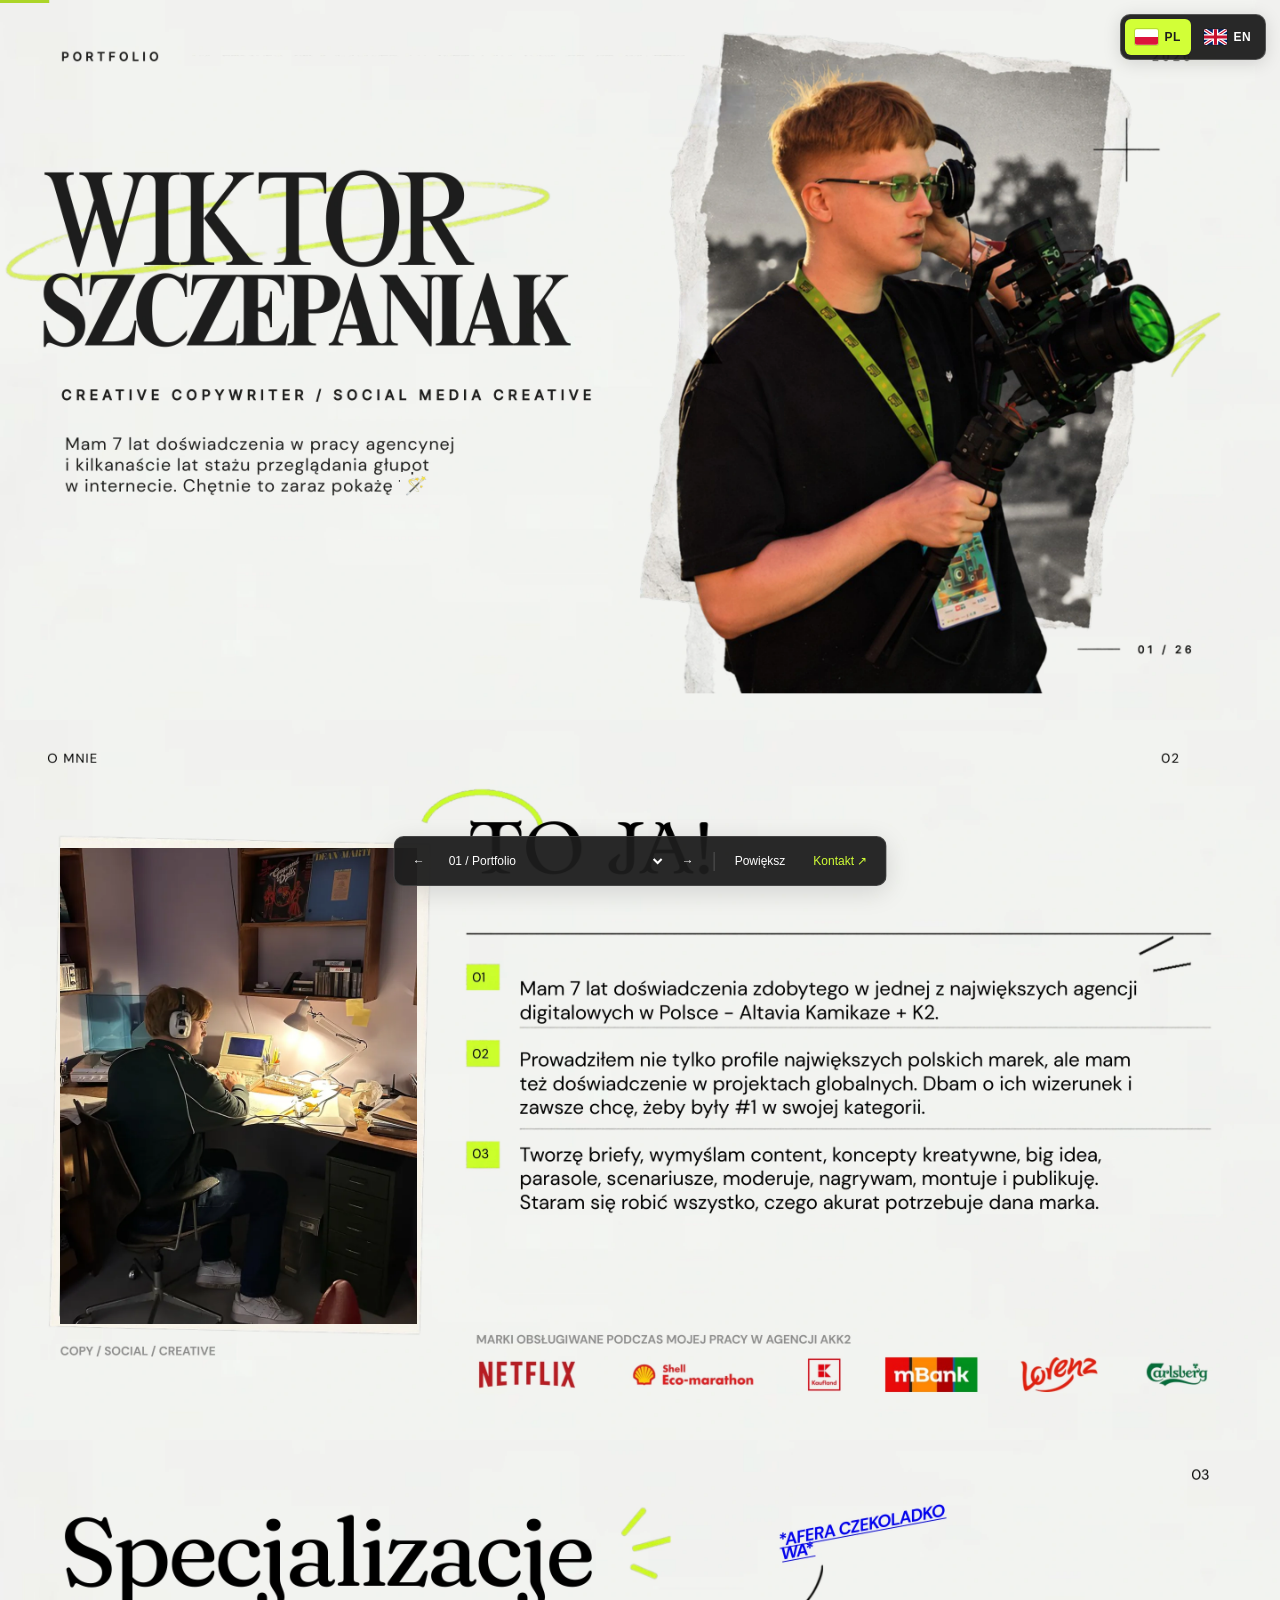
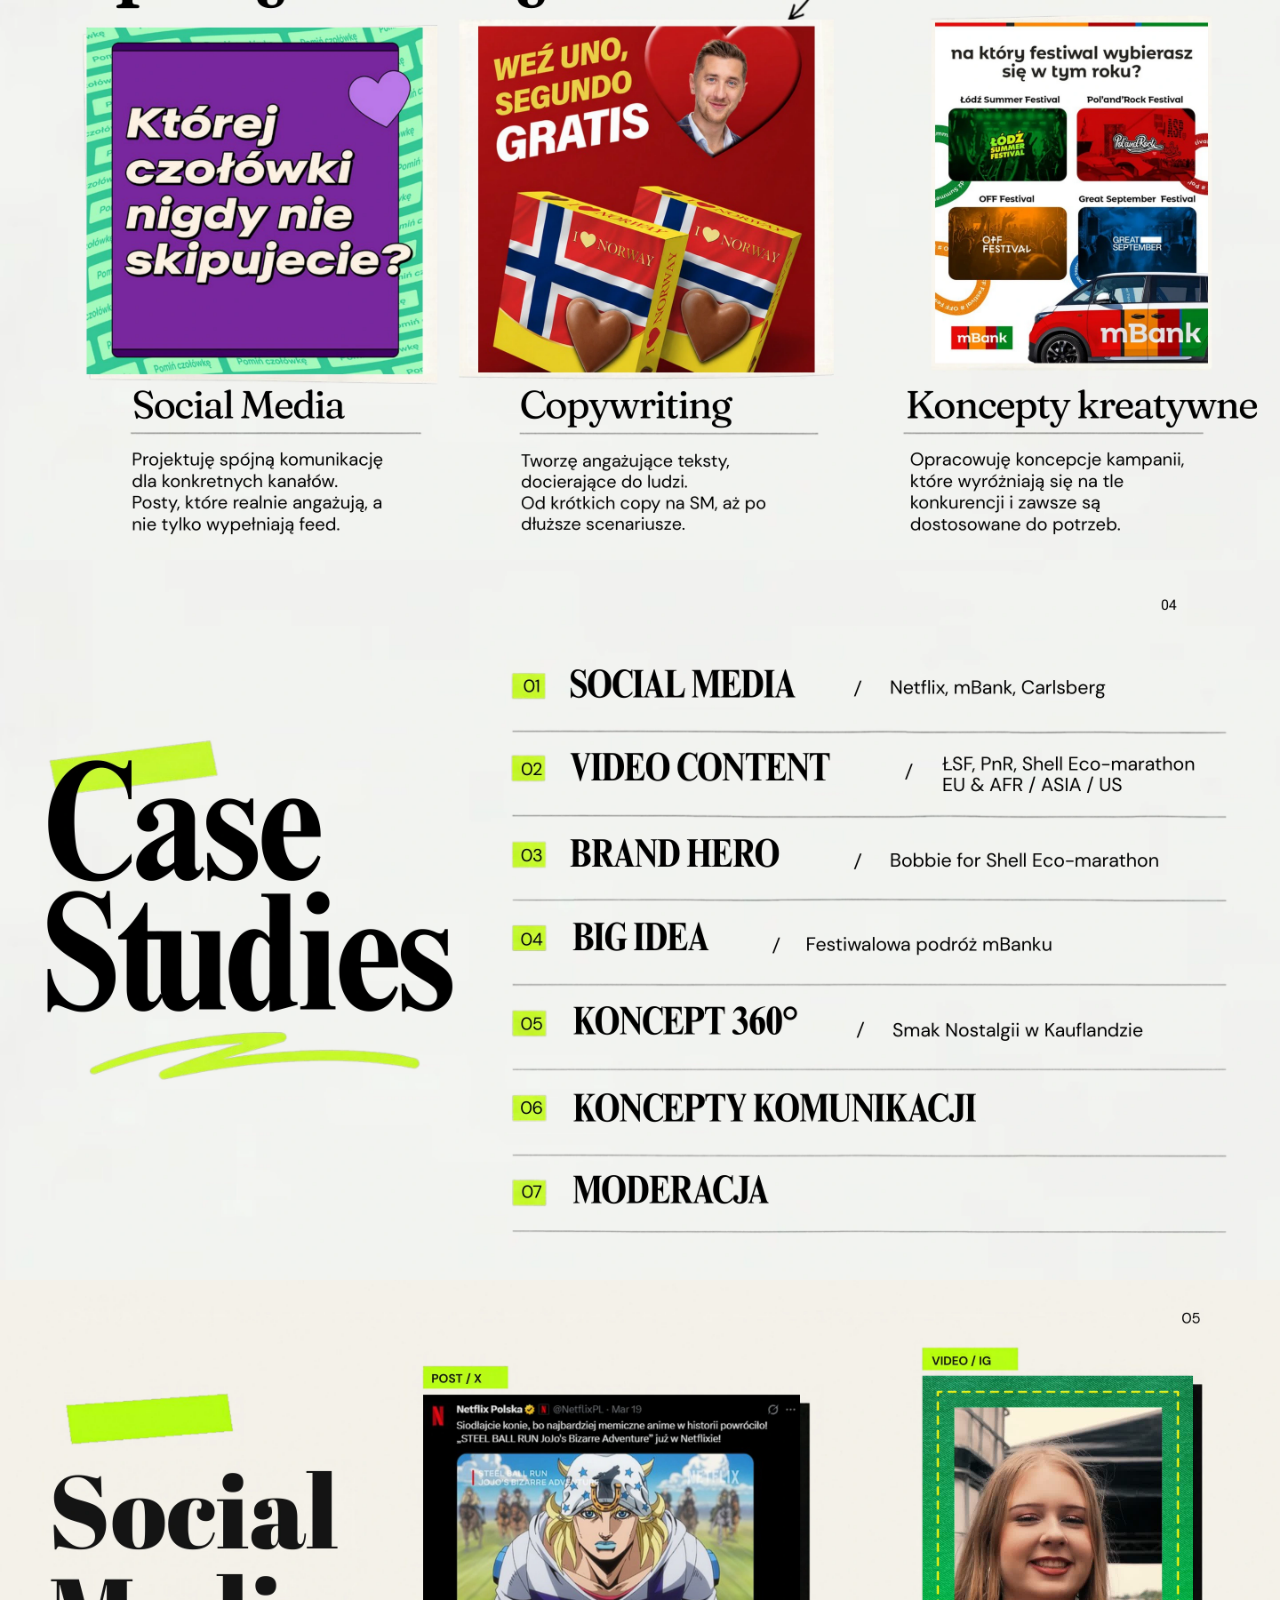
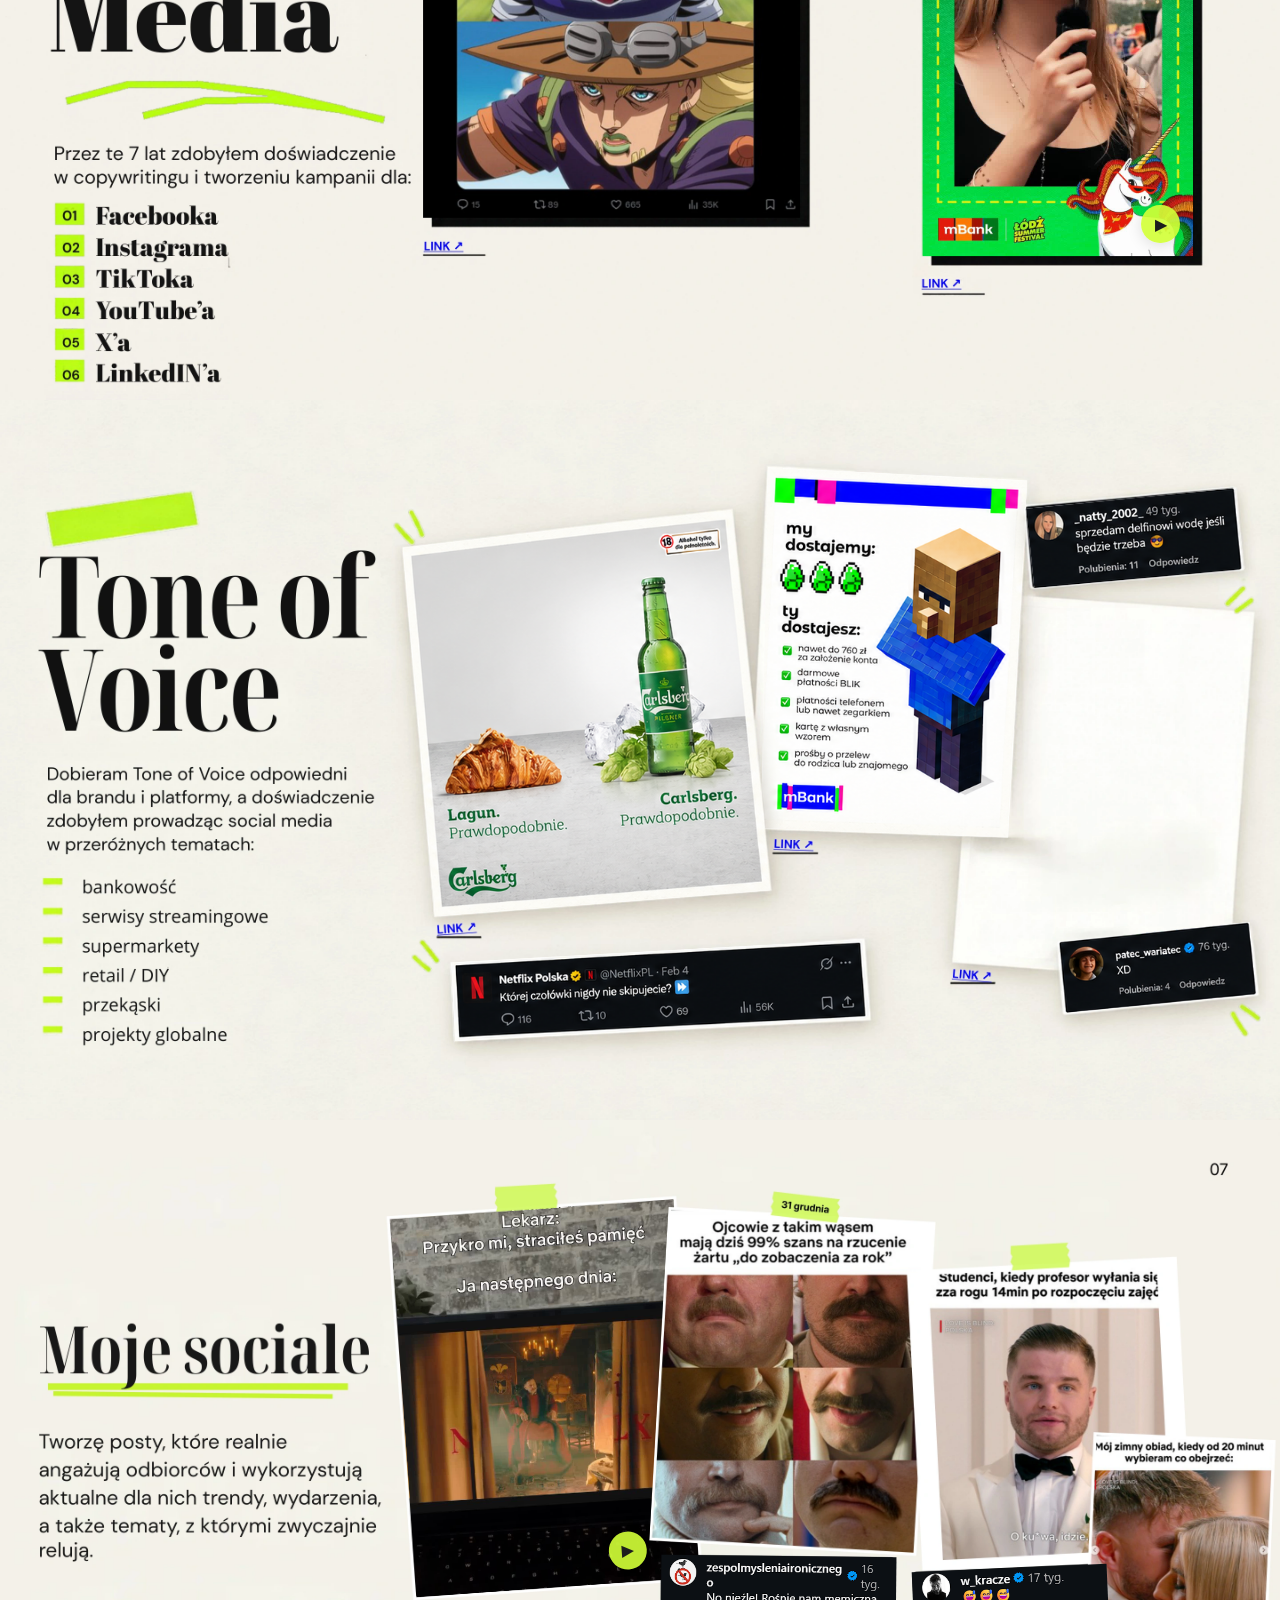
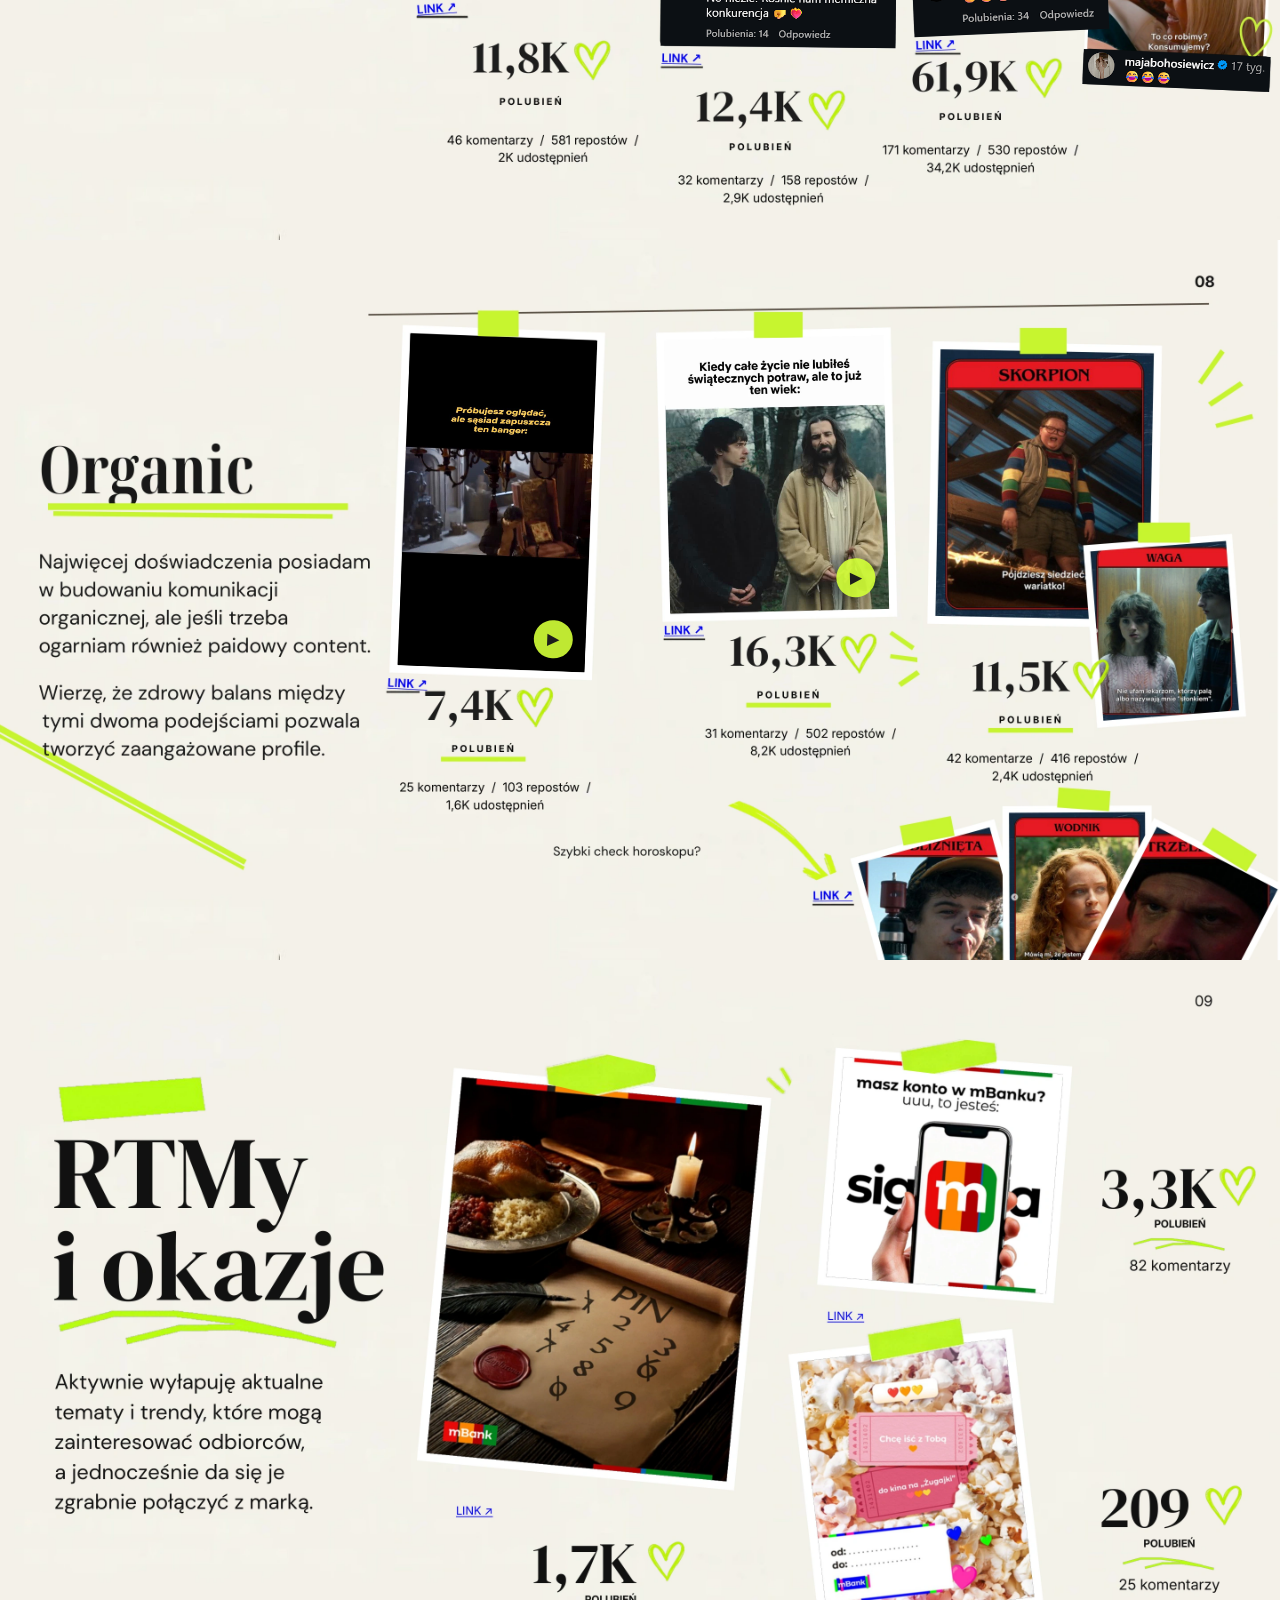
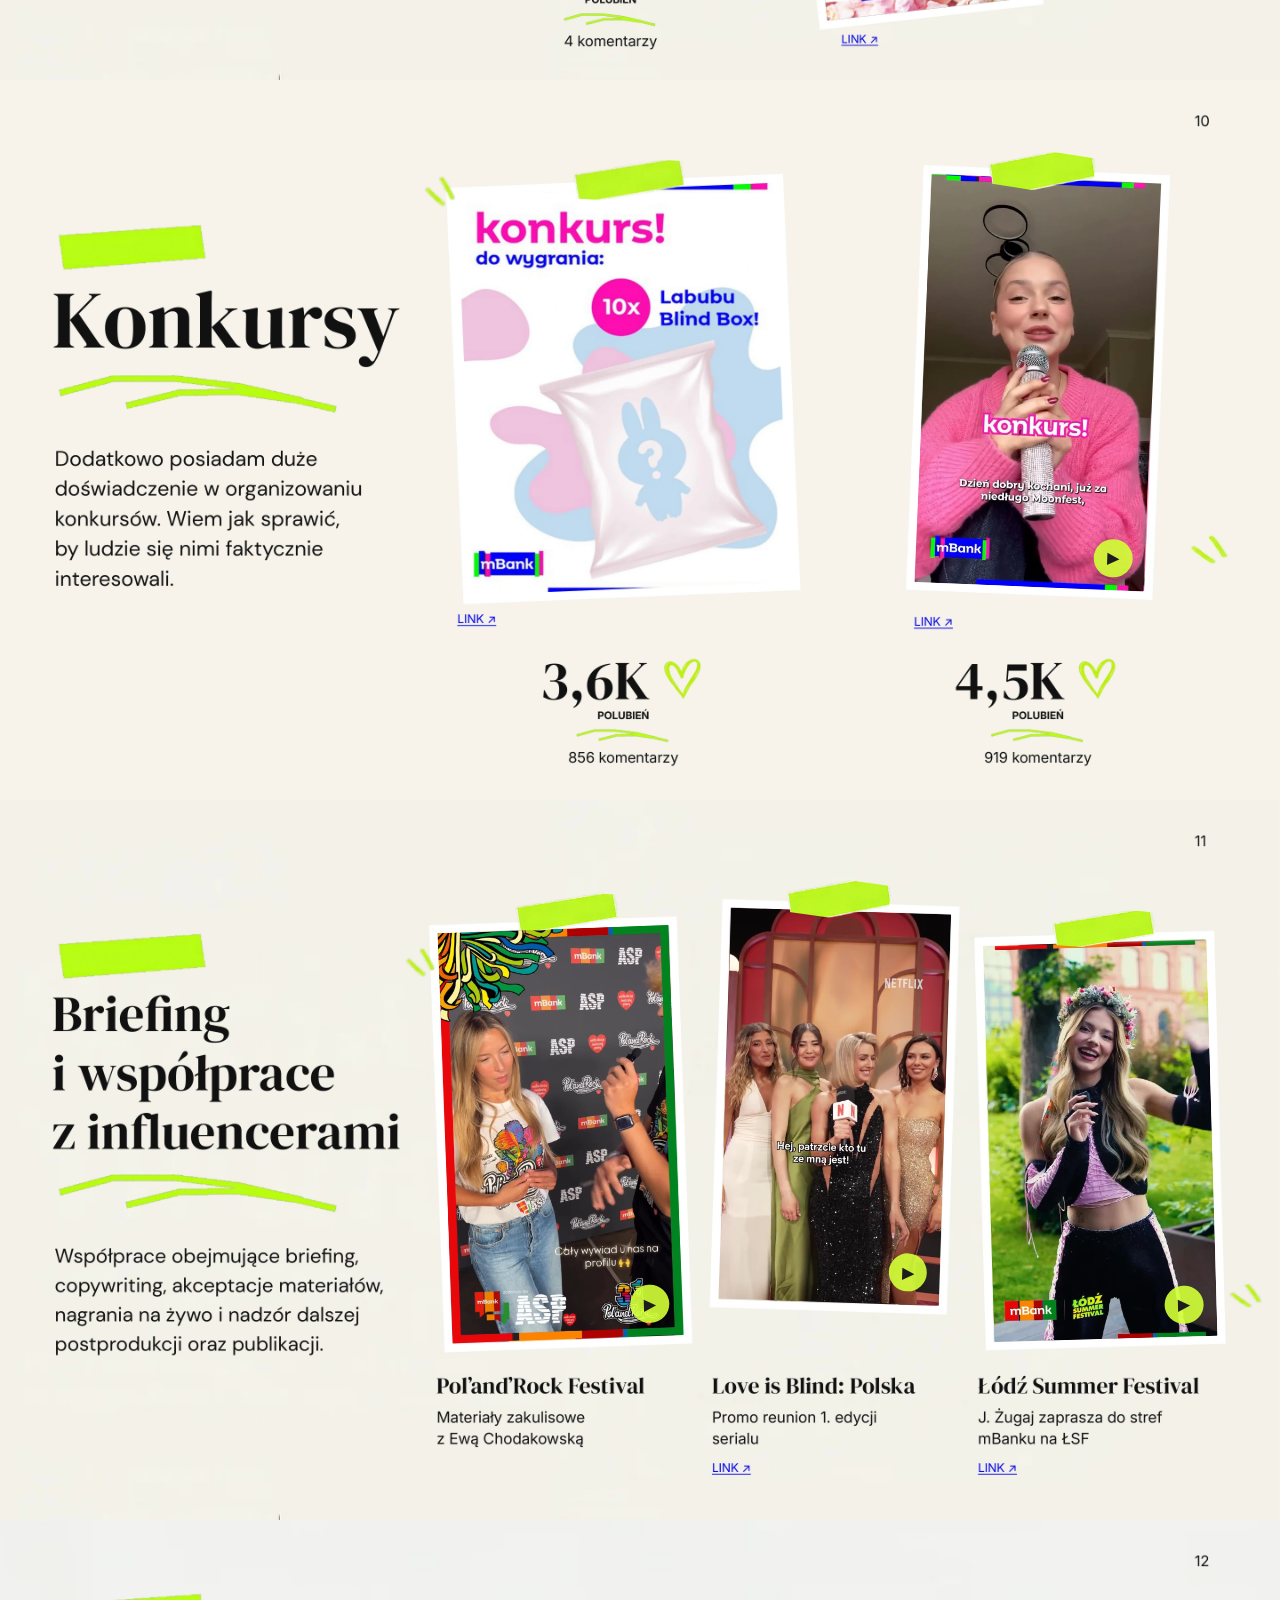
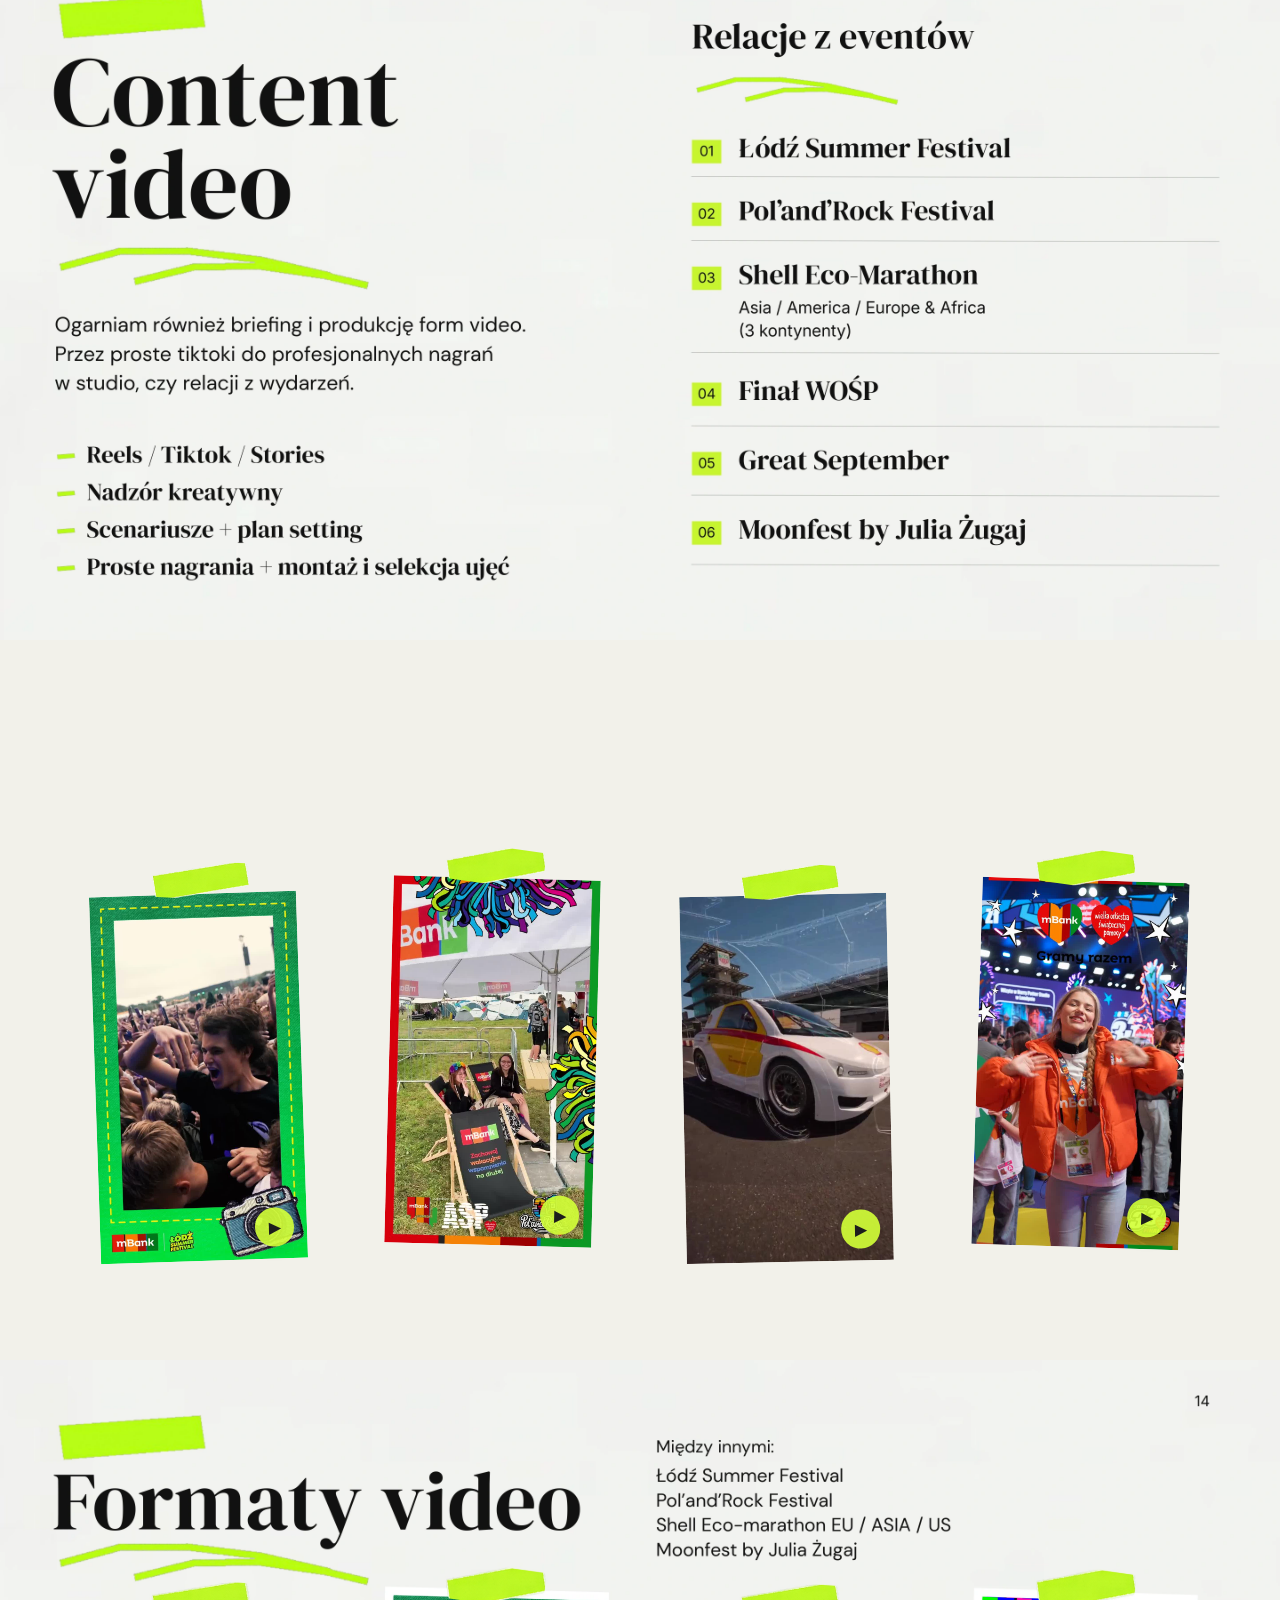
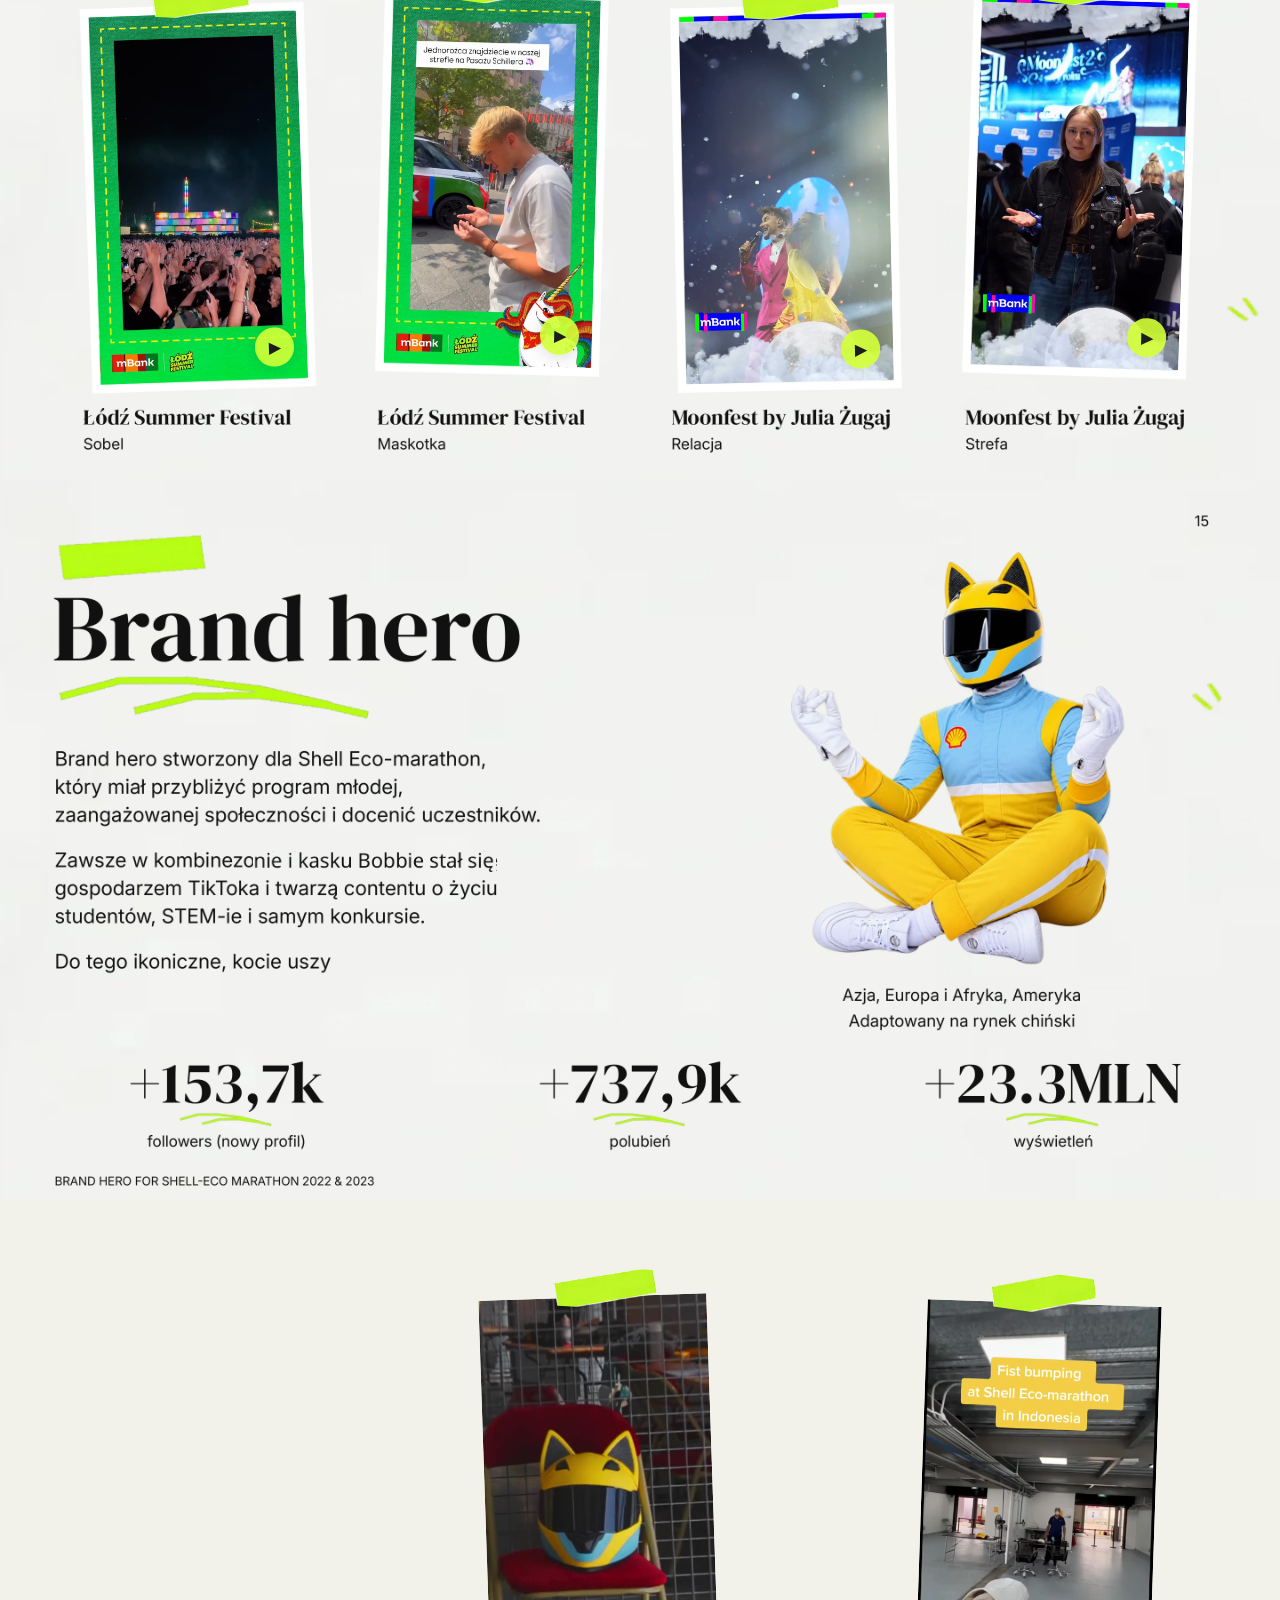
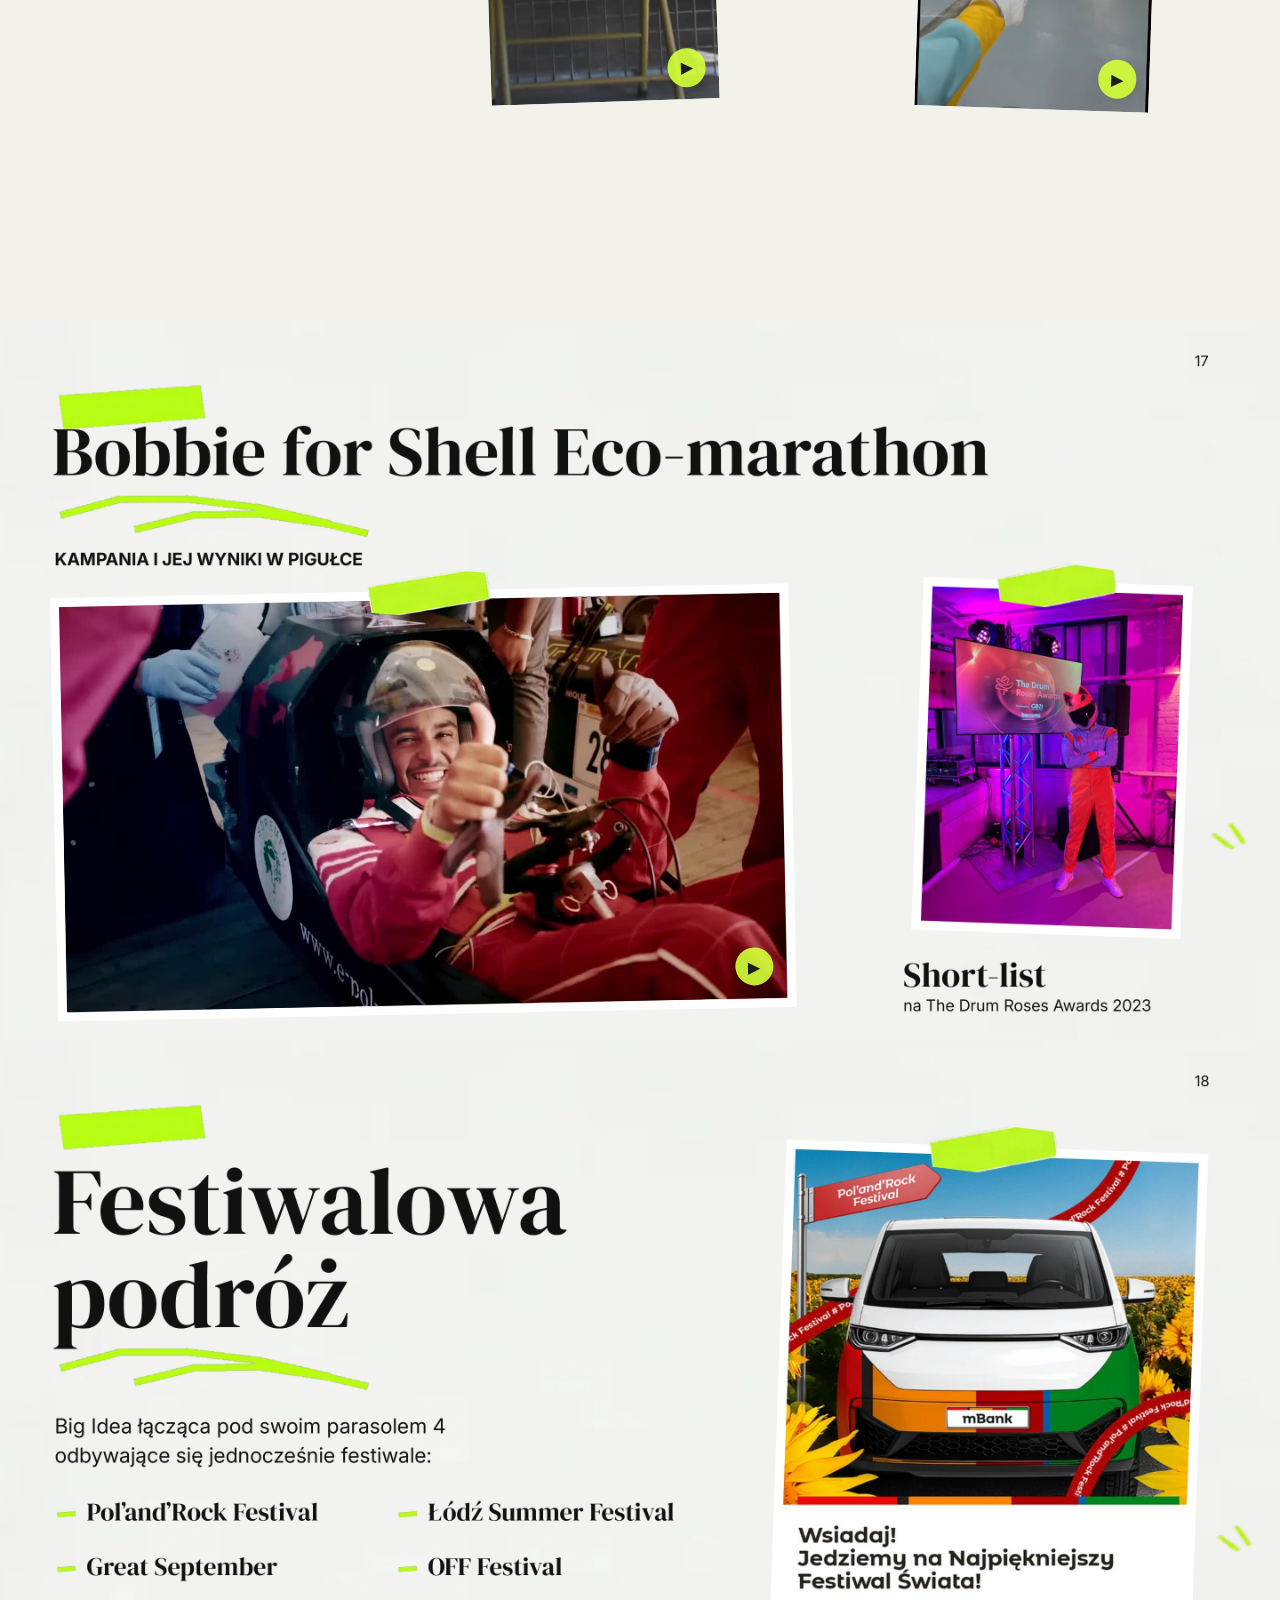
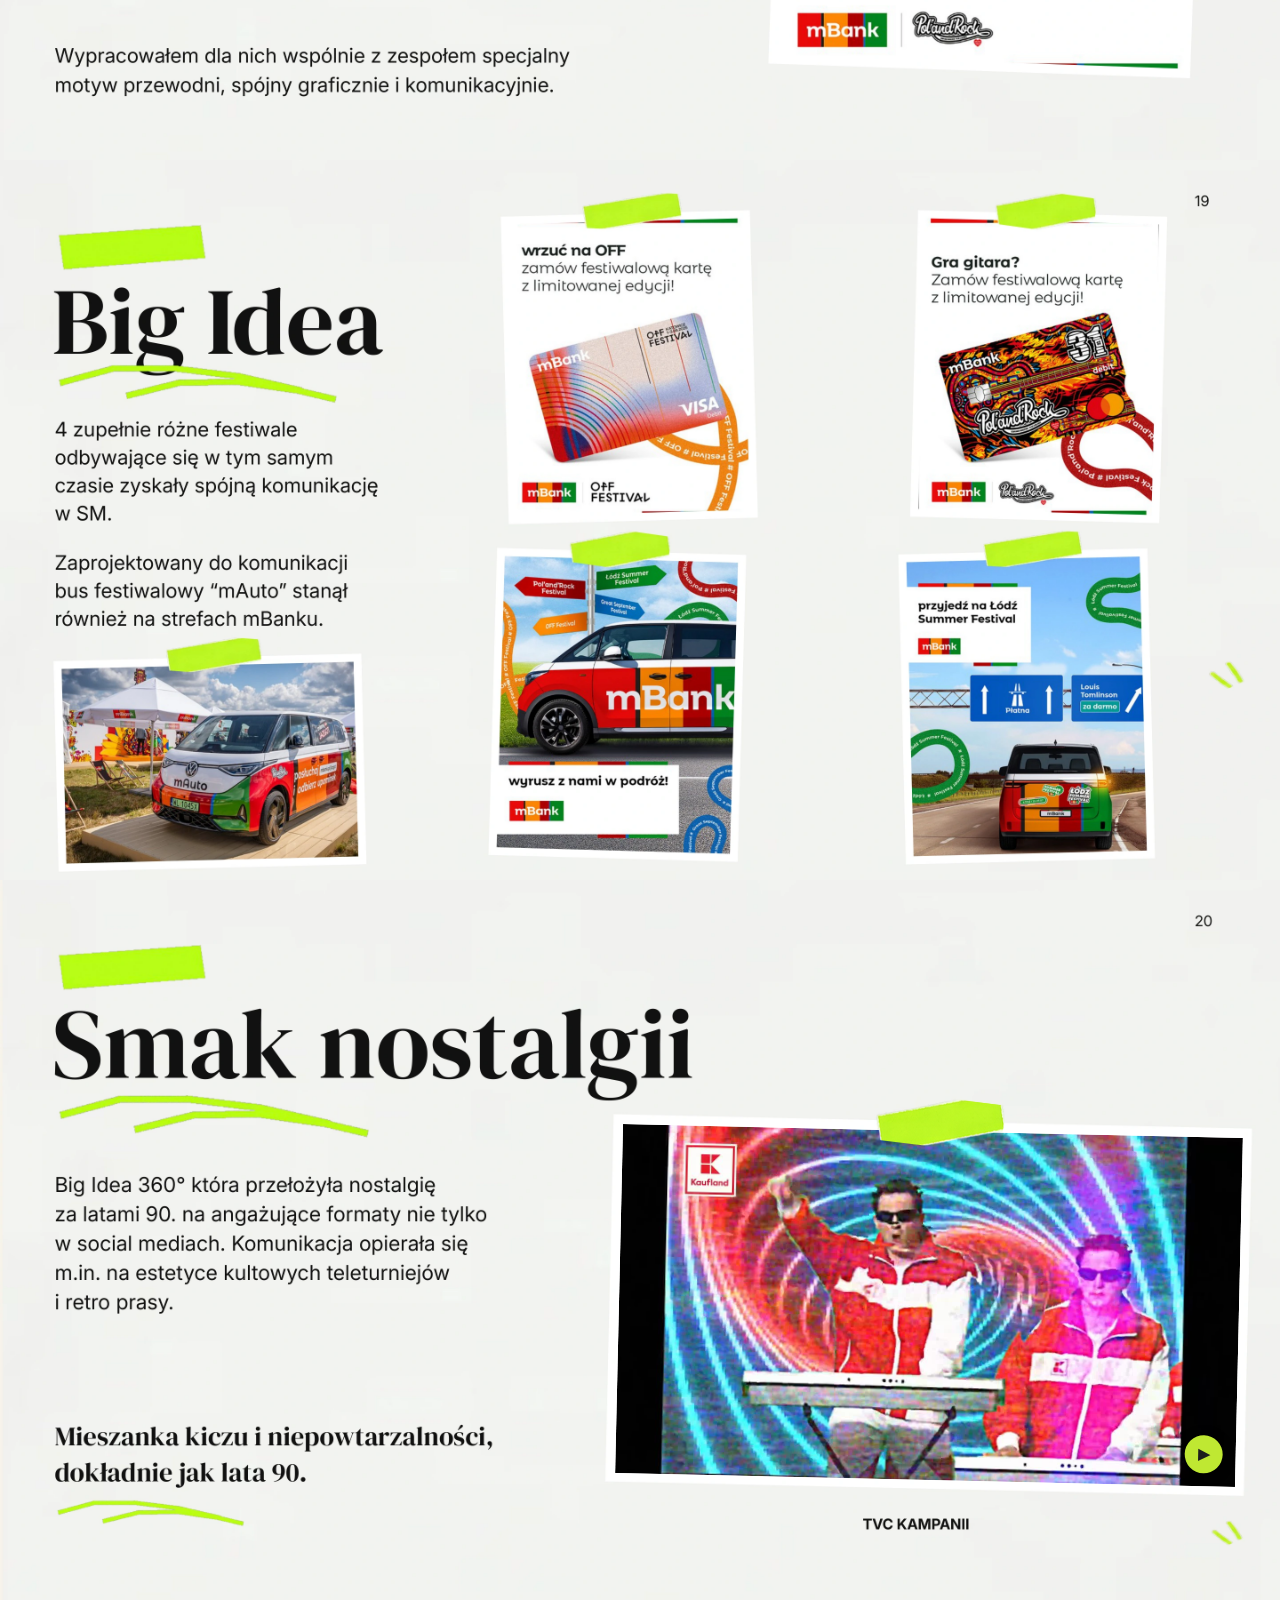
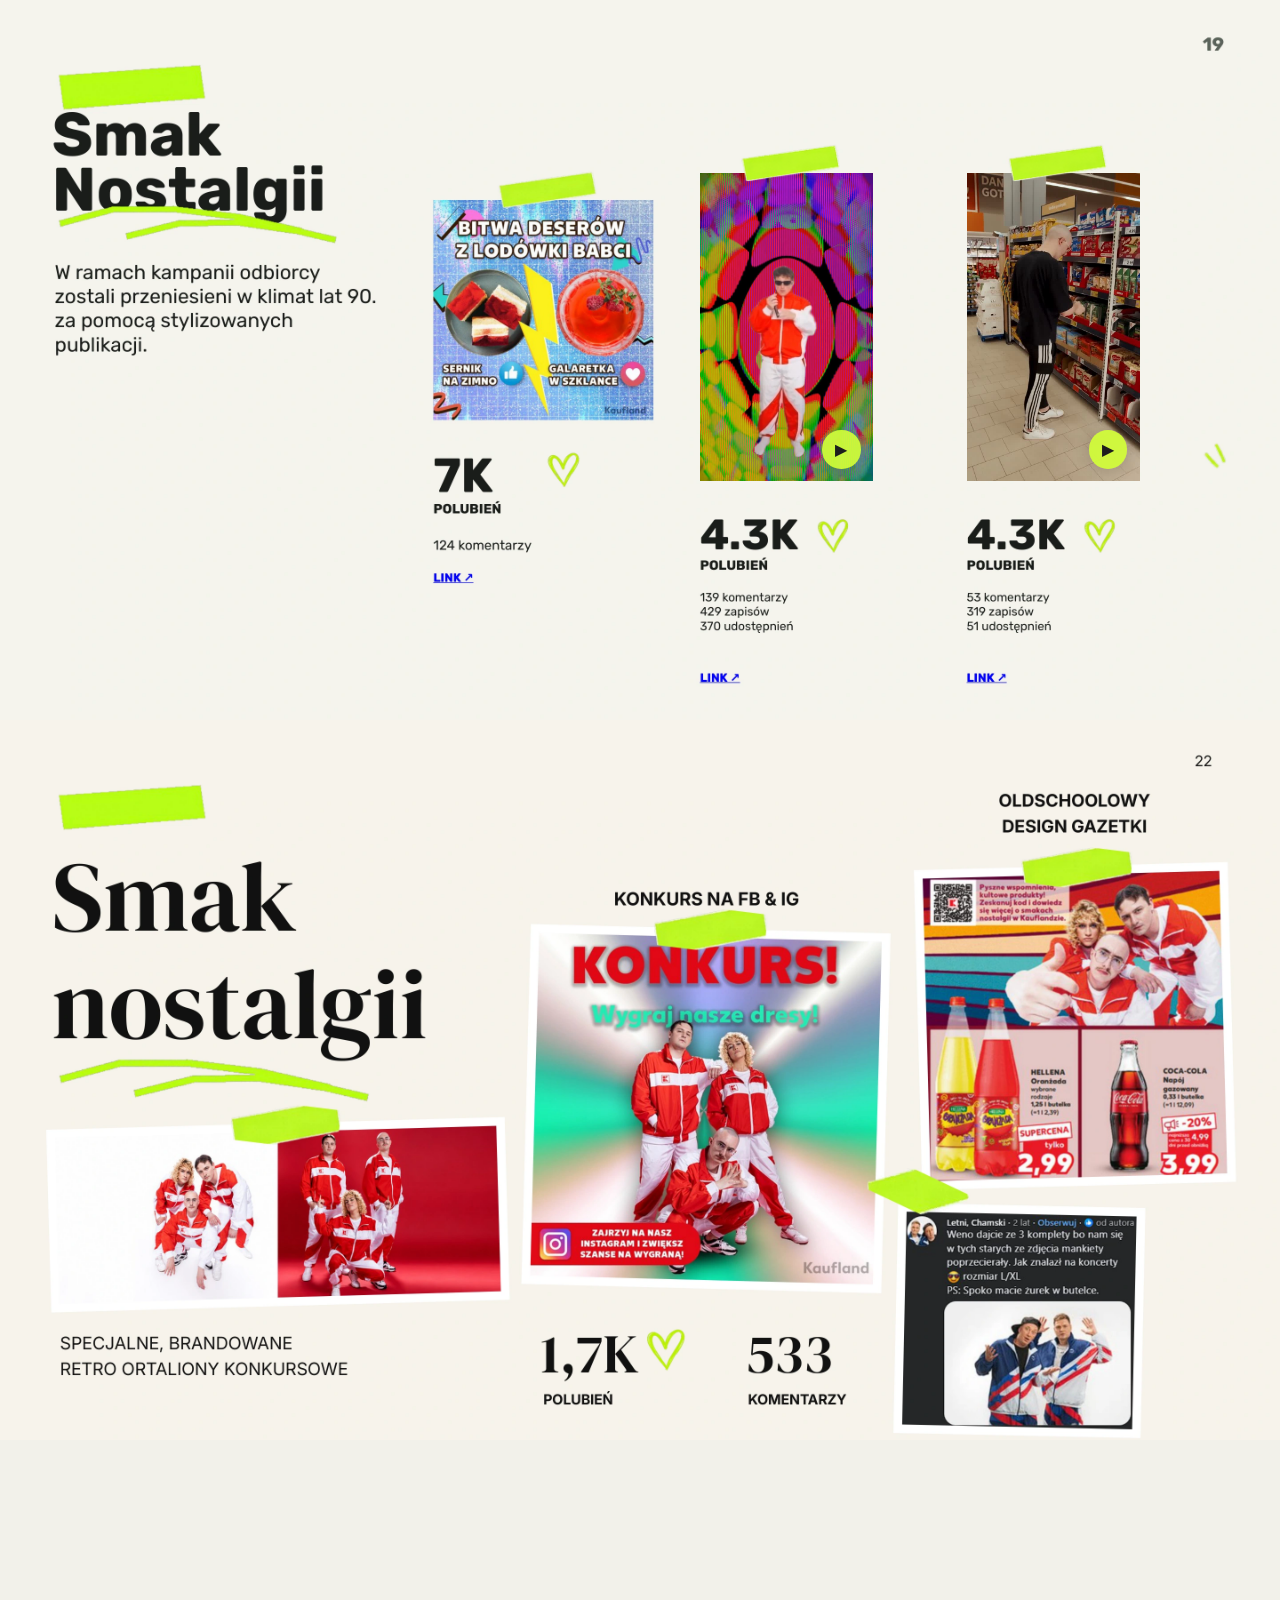
==== commit db076d71: "Prepare bilingual portfolio with PL/EN flags and English slides" ====
--- a/index.html
+++ b/index.html
@@ -4,9 +4,10 @@
 <title>Wiktor Szczepaniak — Creative Copywriter / Social Media Creative</title>
 <meta name="description" content="Portfolio Wiktora Szczepaniaka. Creative Copywriter / Social Media Creative. Social media, koncepty kreatywne, content video i kampanie.">
 <meta property="og:title" content="Wiktor Szczepaniak — portfolio"><meta property="og:description" content="Creative Copywriter / Social Media Creative"><meta property="og:type" content="website">
-<link rel="icon" href="assets/favicon.svg" type="image/svg+xml"><link rel="stylesheet" href="styles.css?v=3"><script src="app.js?v=3" defer></script><noscript><style>.play{display:none!important}.media video{pointer-events:auto!important}.media video::-webkit-media-controls{display:flex!important}</style></noscript></head>
+<link rel="alternate" hreflang="en" href="en.html"><link rel="alternate" hreflang="pl" href="index.html"><link rel="icon" href="assets/favicon.svg" type="image/svg+xml"><link rel="stylesheet" href="styles.css?v=4"><script src="app.js?v=4" defer></script><noscript><style>.play{display:none!important}.media video{pointer-events:auto!important}.media video::-webkit-media-controls{display:flex!important}</style></noscript></head>
 <body><a class="skip" href="#slajd-1">Przejdź do portfolio</a><h1 class="sr-only">Wiktor Szczepaniak — portfolio</h1>
 <div class="progress" aria-hidden="true"><span></span></div>
+<nav class="language-switch" aria-label="Język portfolio"><a href="./index.html" lang="pl" hreflang="pl" data-language="pl" aria-label="Polska wersja portfolio" aria-current="page"><svg viewBox="0 0 24 16" aria-hidden="true"><path fill="#fff" d="M0 0h24v16H0z"/><path fill="#dc143c" d="M0 8h24v8H0z"/></svg><span>PL</span></a><a href="./en.html" lang="en" hreflang="en" data-language="en" aria-label="English portfolio"><svg viewBox="0 0 60 40" aria-hidden="true"><path fill="#012169" d="M0 0h60v40H0z"/><path stroke="#fff" stroke-width="9" d="m0 0 60 40M60 0 0 40"/><path stroke="#c8102e" stroke-width="3" d="m0 0 60 40M60 0 0 40"/><path stroke="#fff" stroke-width="14" d="M30 0v40M0 20h60"/><path stroke="#c8102e" stroke-width="8" d="M30 0v40M0 20h60"/></svg><span>EN</span></a></nav>
 <main><section class="slide" id="slajd-1" aria-labelledby="heading-1" data-number="1">
       <h2 id="heading-1" class="sr-only">01. Portfolio</h2>
       <div class="canvas"><img class="slide-image" src="assets/slides/01.webp?v=3" alt="Slajd 1: Portfolio" width="2880" height="1620" loading="eager" fetchpriority="high" decoding="async" data-fallback="assets/slides/01.jpg"><img data-portfolio-patch="wand1" src="[data-uri]" alt="🪄" style="position:absolute;left:31.25%;top:65.555556%;width:2.1875%;height:3.888889%;z-index:8;pointer-events:none"></div>
@@ -486,4 +487,4 @@
 <nav class="toolbar" aria-label="Nawigacja portfolio"><button id="prev" title="Poprzedni slajd" aria-label="Poprzedni slajd">←</button><label class="sr-only" for="slide-select">Wybierz slajd</label><select id="slide-select"><option value="1">01 / Portfolio</option><option value="2">02 / O mnie</option><option value="3">03 / Specjalizacje</option><option value="4">04 / Case studies</option><option value="5">05 / Social Media</option><option value="6">06 / Tone of Voice</option><option value="7">07 / Moje sociale</option><option value="8">08 / Organic</option><option value="9">09 / RTMy i okazje</option><option value="10">10 / Konkursy</option><option value="11">11 / Briefing i współprace z influencerami</option><option value="12">12 / Content video</option><option value="13">13 / Formaty</option><option value="14">14 / Formaty video</option><option value="15">15 / Brand hero</option><option value="16">16 / Bobbie for Shell Eco-marathon</option><option value="17">17 / Kampania i jej wyniki</option><option value="18">18 / Festiwalowa podróż</option><option value="19">19 / Big Idea</option><option value="20">20 / Smak nostalgii</option><option value="21">21 / Smak Nostalgii — publikacje</option><option value="22">22 / Smak nostalgii — konkurs</option><option value="23">23 / Koncepty komunikacji</option><option value="24">24 / Moderacja</option><option value="25">25 / Moderacja — stream</option><option value="26">26 / Kontakt</option></select><button id="next" title="Następny slajd" aria-label="Następny slajd">→</button><span class="separator"></span><button id="zoom" title="Powiększ slajd" aria-label="Powiększ slajd">Powiększ</button><a href="#slajd-26" class="contact">Kontakt ↗</a></nav>
 <dialog id="viewer" aria-label="Powiększony slajd"><div class="viewer-toolbar"><button id="zoom-out" aria-label="Pomniejsz">−</button><span id="zoom-level">100%</span><button id="zoom-in" aria-label="Powiększ">+</button><button id="close-viewer">Zamknij ×</button></div><div class="viewer-scroll"><div class="viewer-content"></div></div></dialog>
 <noscript><p class="nojs">Portfolio można przewijać bez JavaScript. Aby odtwarzać filmy, otwórz pliki w folderze assets/video.</p></noscript>
-</body></html>+</body></html>
--- a/styles.css
+++ b/styles.css
@@ -15,3 +15,14 @@
 .decoration{position:absolute;z-index:5;pointer-events:none;object-fit:fill}
 
 .photo{position:absolute;z-index:1}.photo.cutout{background:#fff}.photo img{display:block;width:100%;height:100%;object-fit:contain}
+
+
+/* Compact flag navigation, independent of the slide toolbar. */
+.language-switch{position:fixed;top:max(14px,env(safe-area-inset-top));right:max(14px,env(safe-area-inset-right));z-index:45;display:flex;gap:3px;padding:4px;border:1px solid #ffffff35;border-radius:10px;background:#1d1d1df2;box-shadow:0 3px 18px #0002}
+.language-switch a{display:flex;align-items:center;gap:7px;min-height:36px;padding:0 10px;border-radius:6px;color:#fff;text-decoration:none;font-size:12px;font-weight:700;letter-spacing:.03em}
+.language-switch a:hover{background:#ffffff20}.language-switch a[aria-current="page"]{background:var(--accent);color:var(--ink)}
+.language-switch svg{width:23px;height:16px;border-radius:2px;box-shadow:0 0 0 1px #0002;overflow:hidden;flex:none}
+.language-switch :focus-visible{outline-color:var(--accent);outline-offset:2px}
+.en-media:not(.playing) video{opacity:0}.en-media.playing video{opacity:1}
+@media(max-width:600px){.language-switch{top:8px;right:8px}.language-switch a{min-height:32px;padding:0 8px;gap:5px}}
+@media print{.language-switch{display:none}}
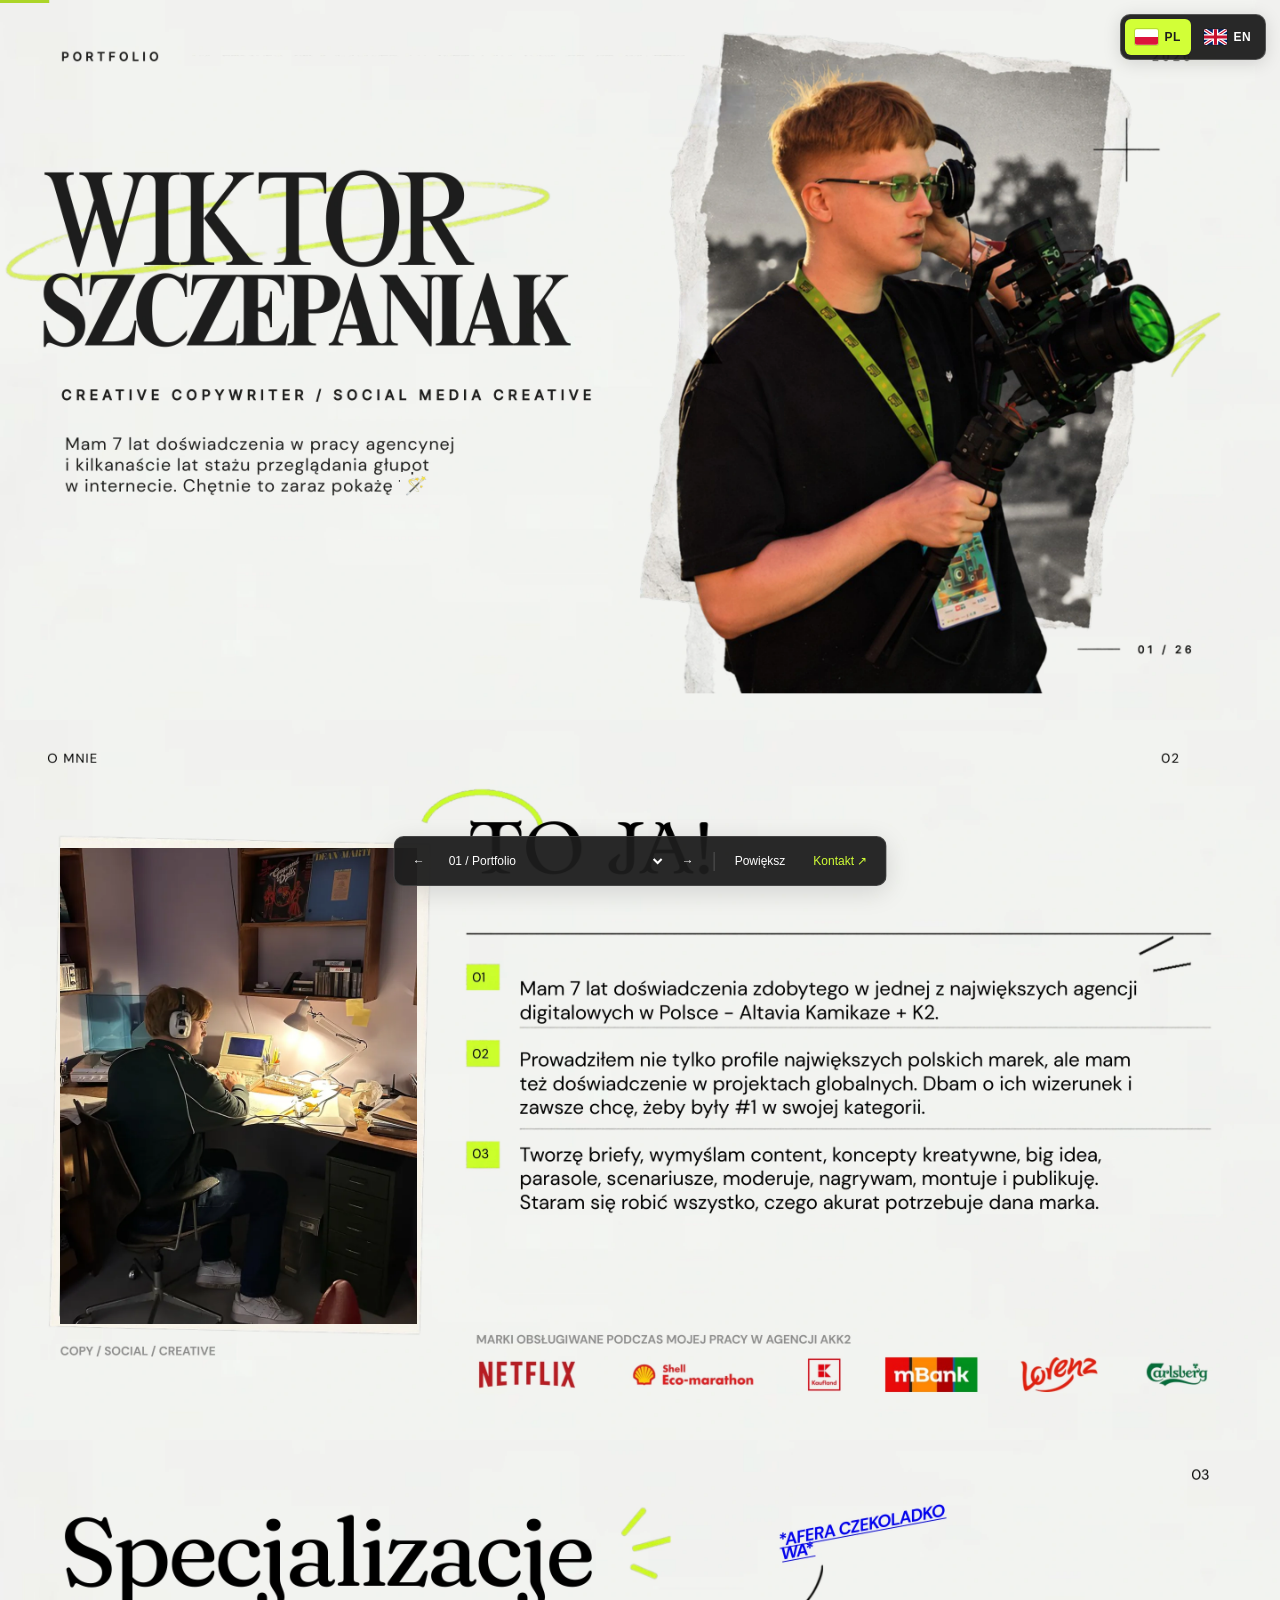
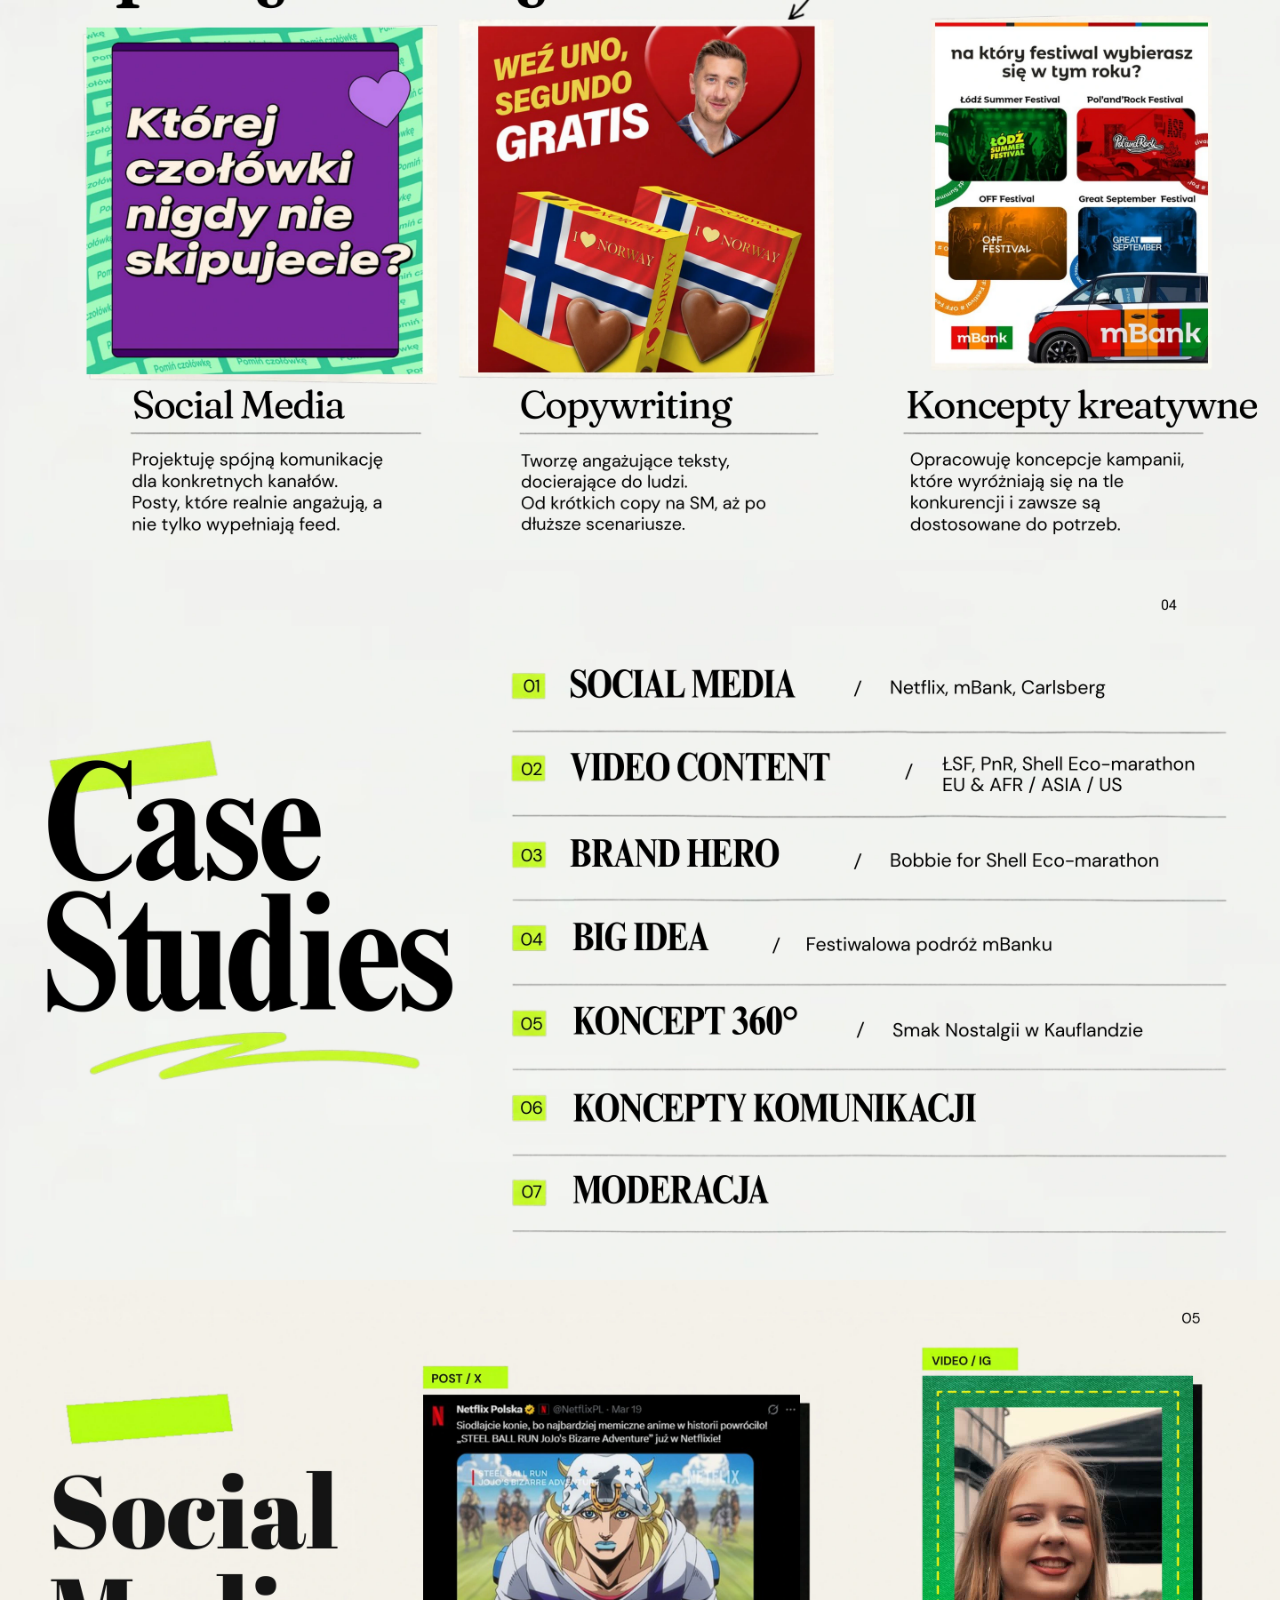
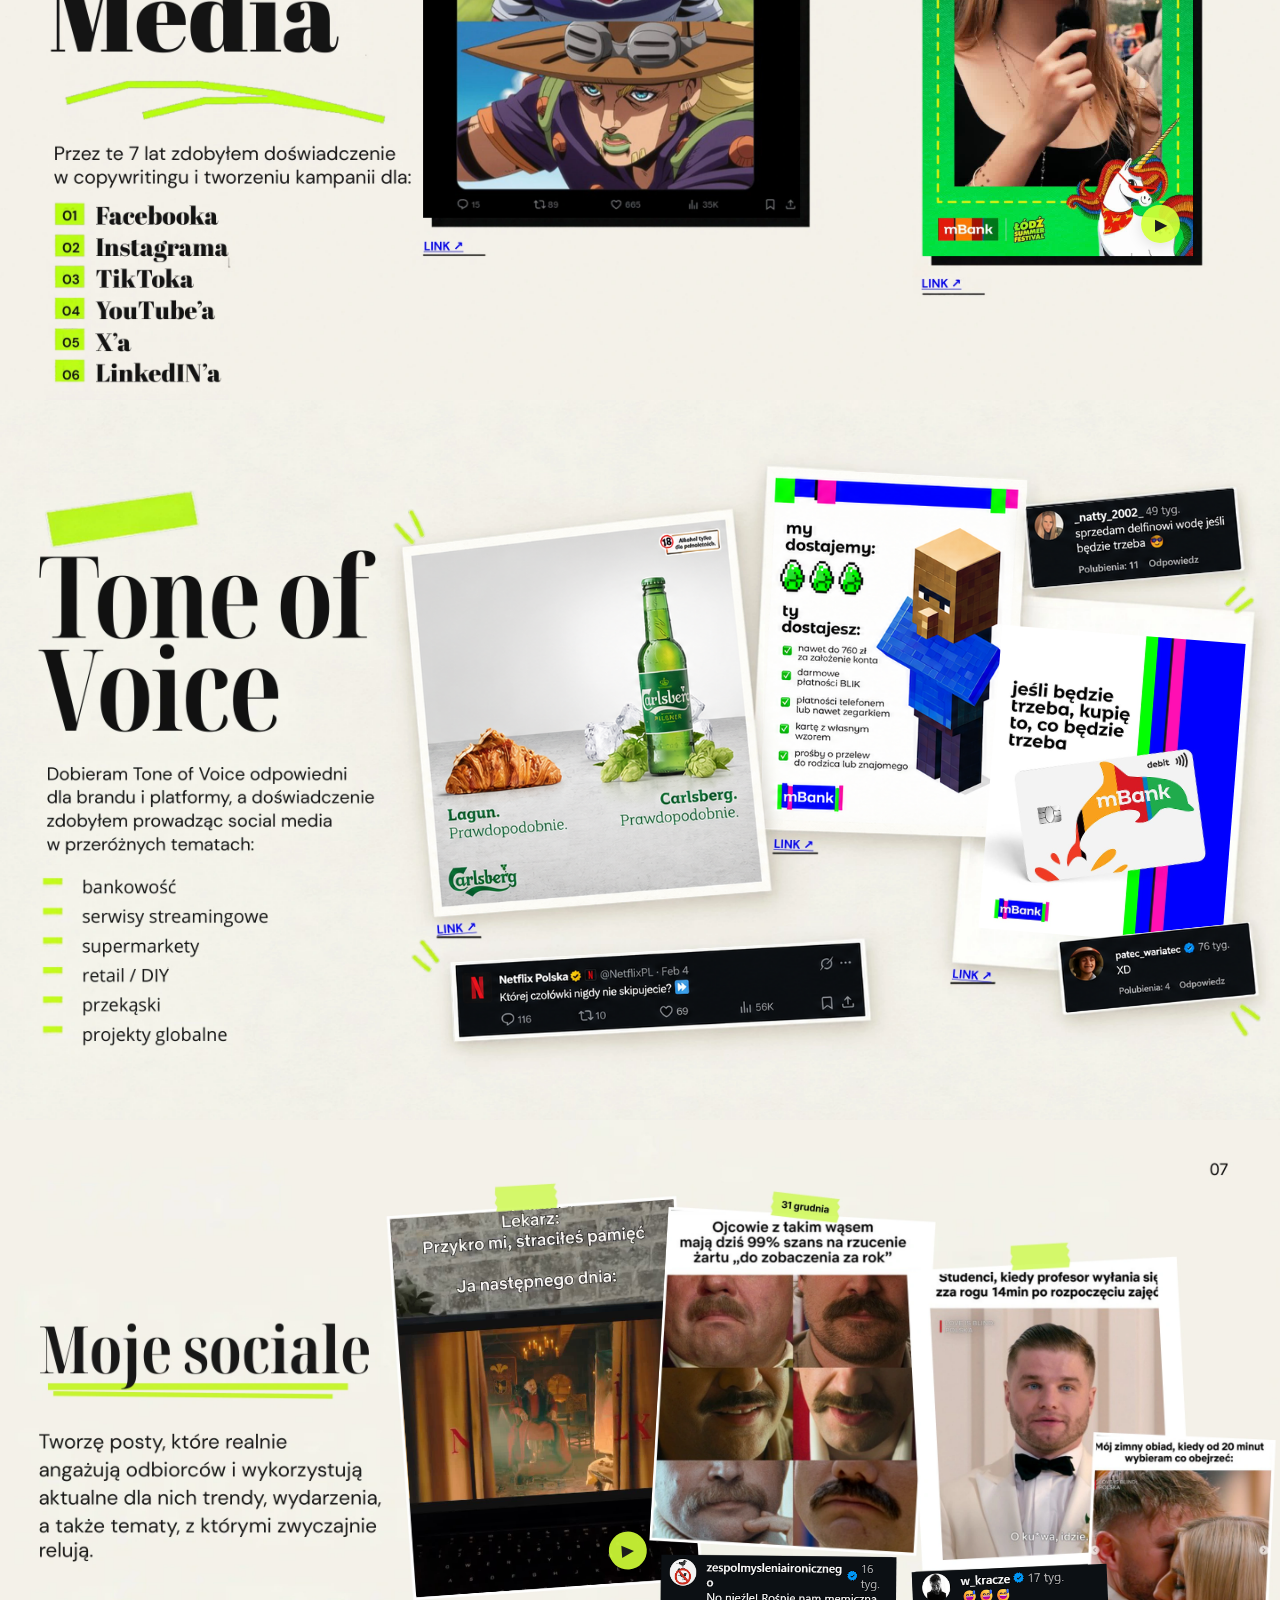
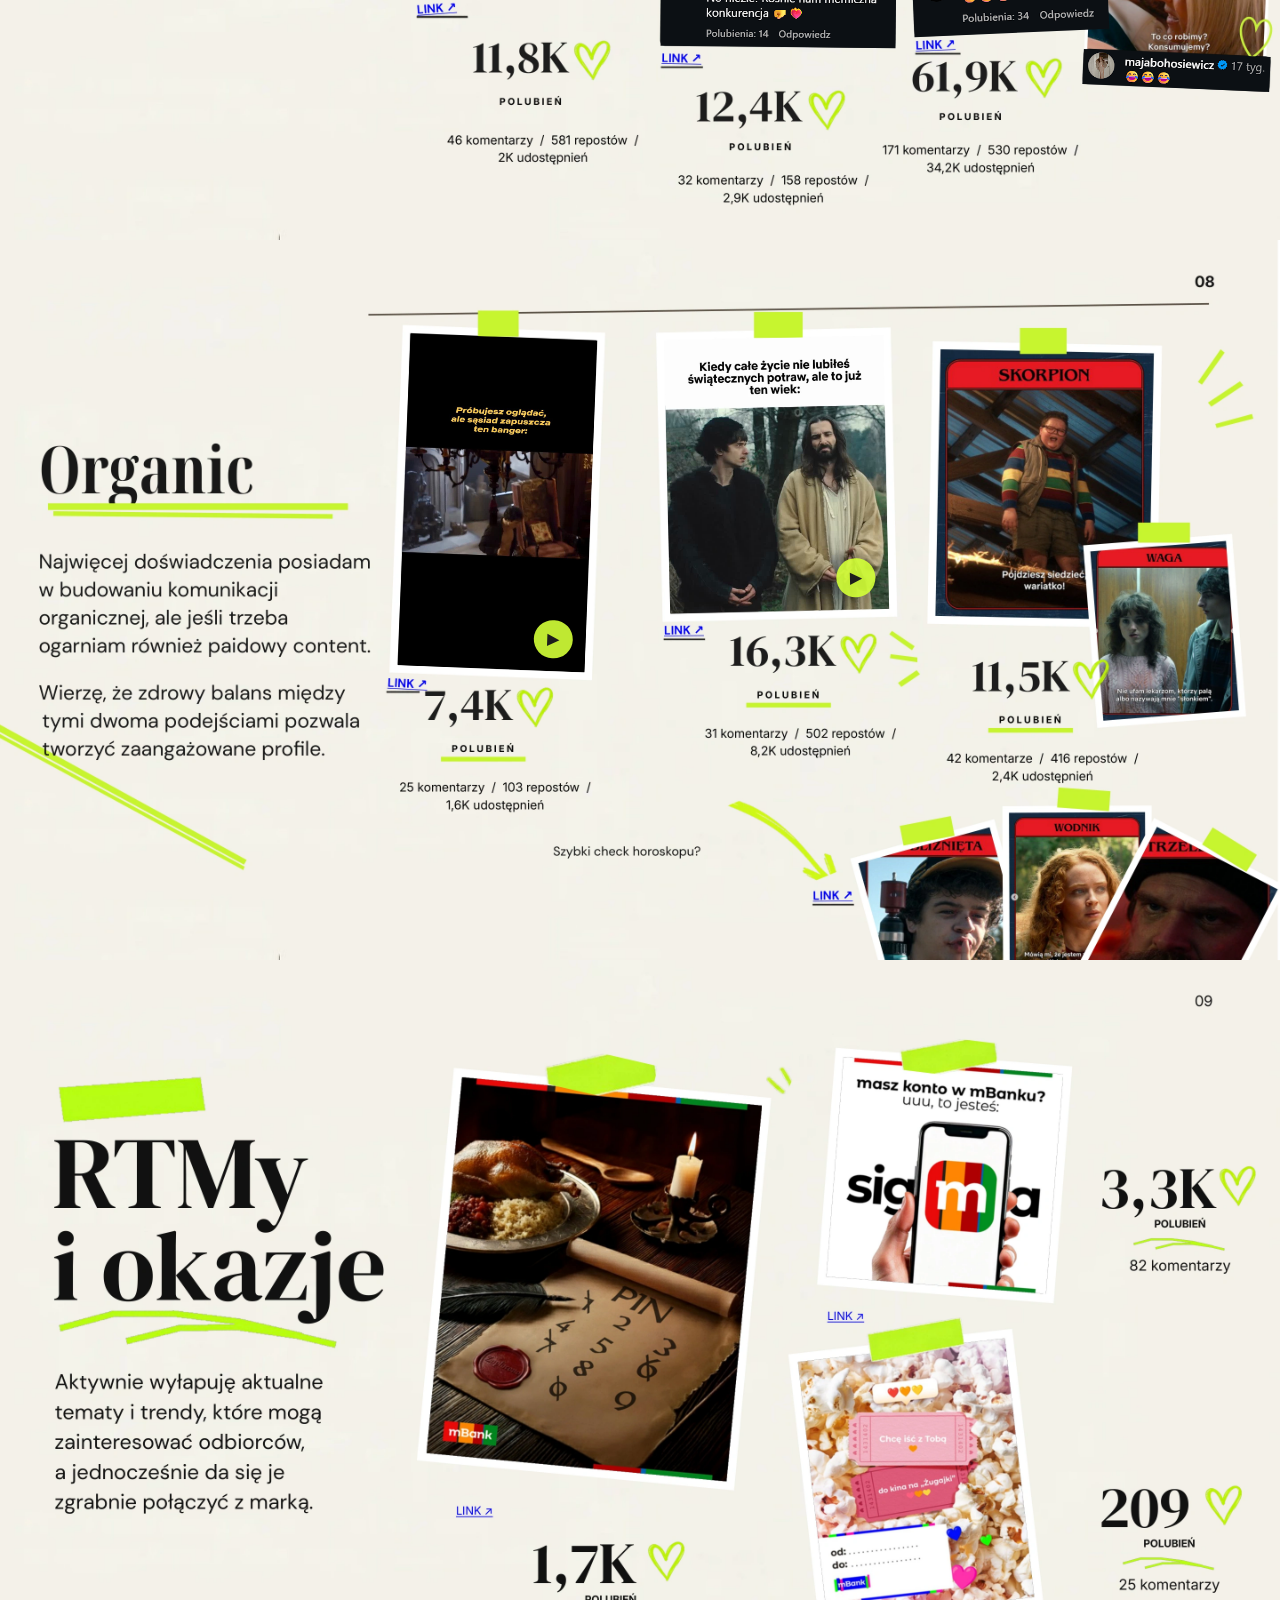
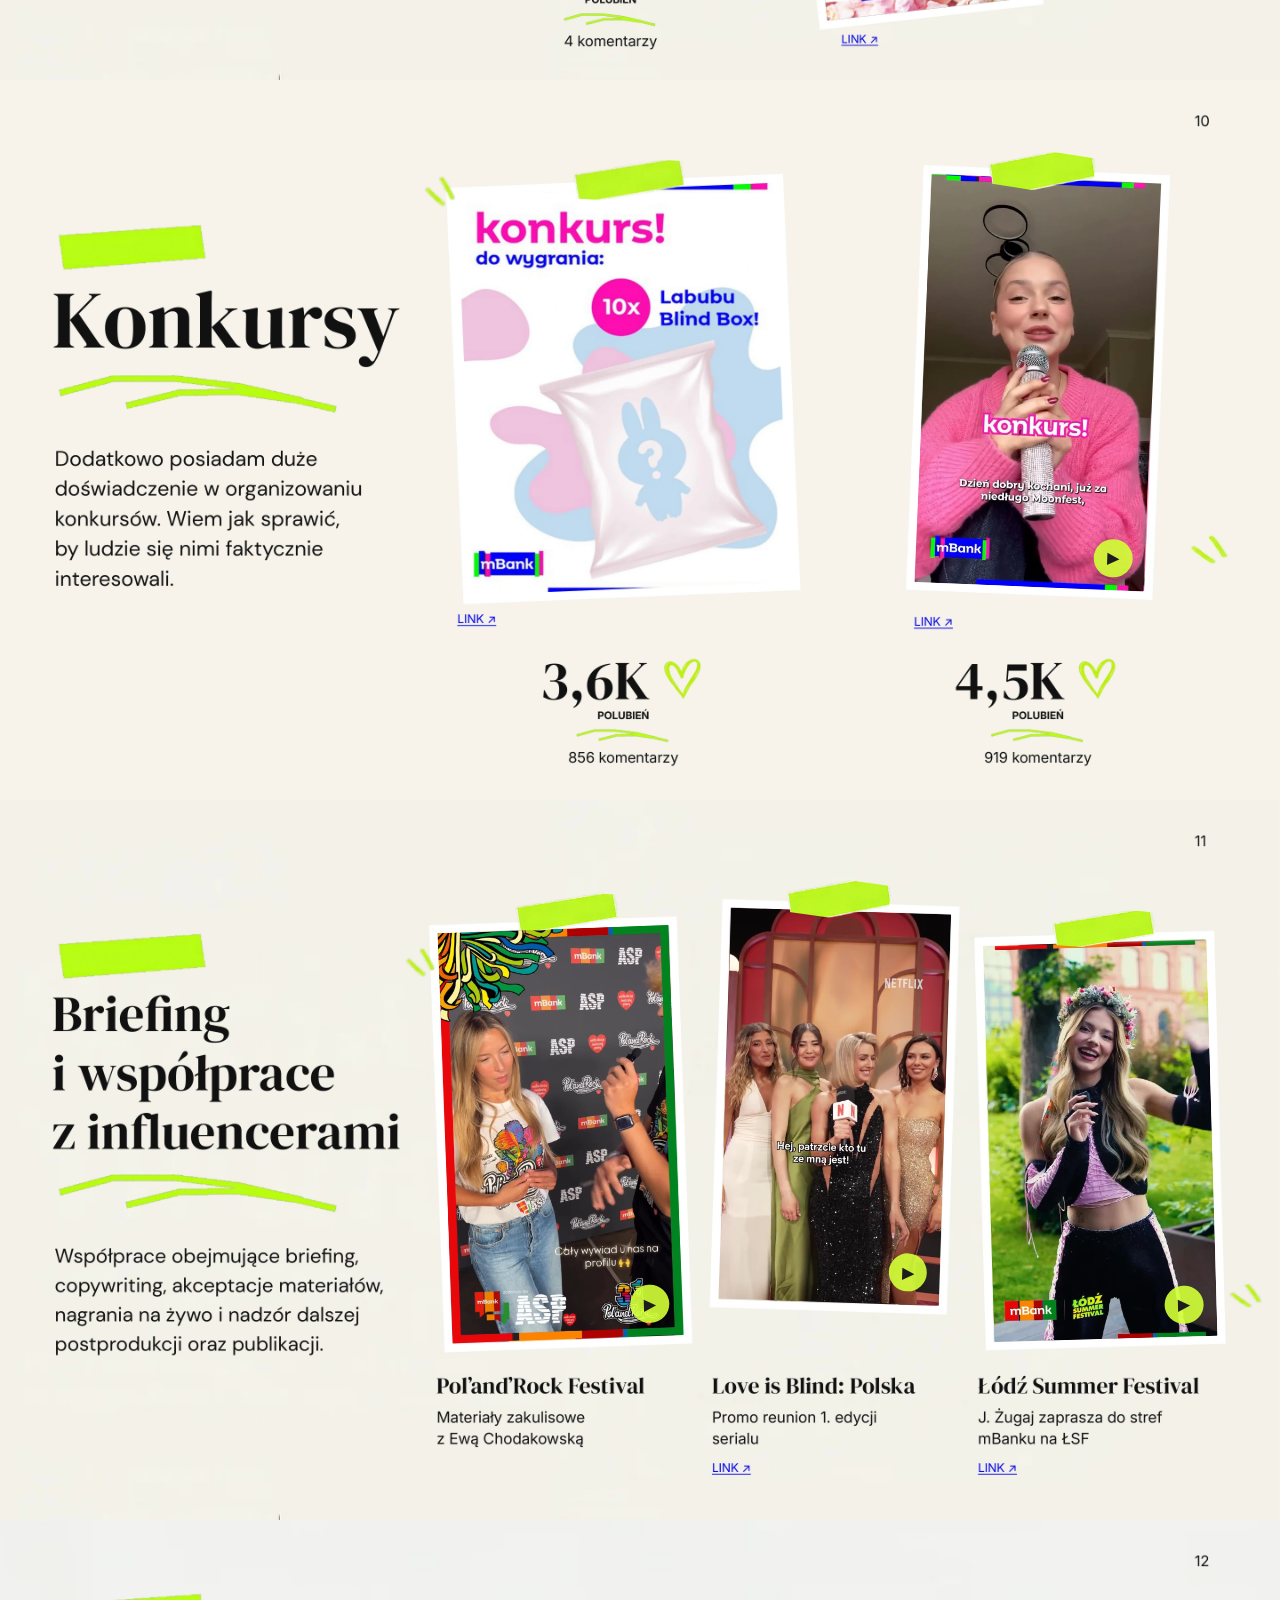
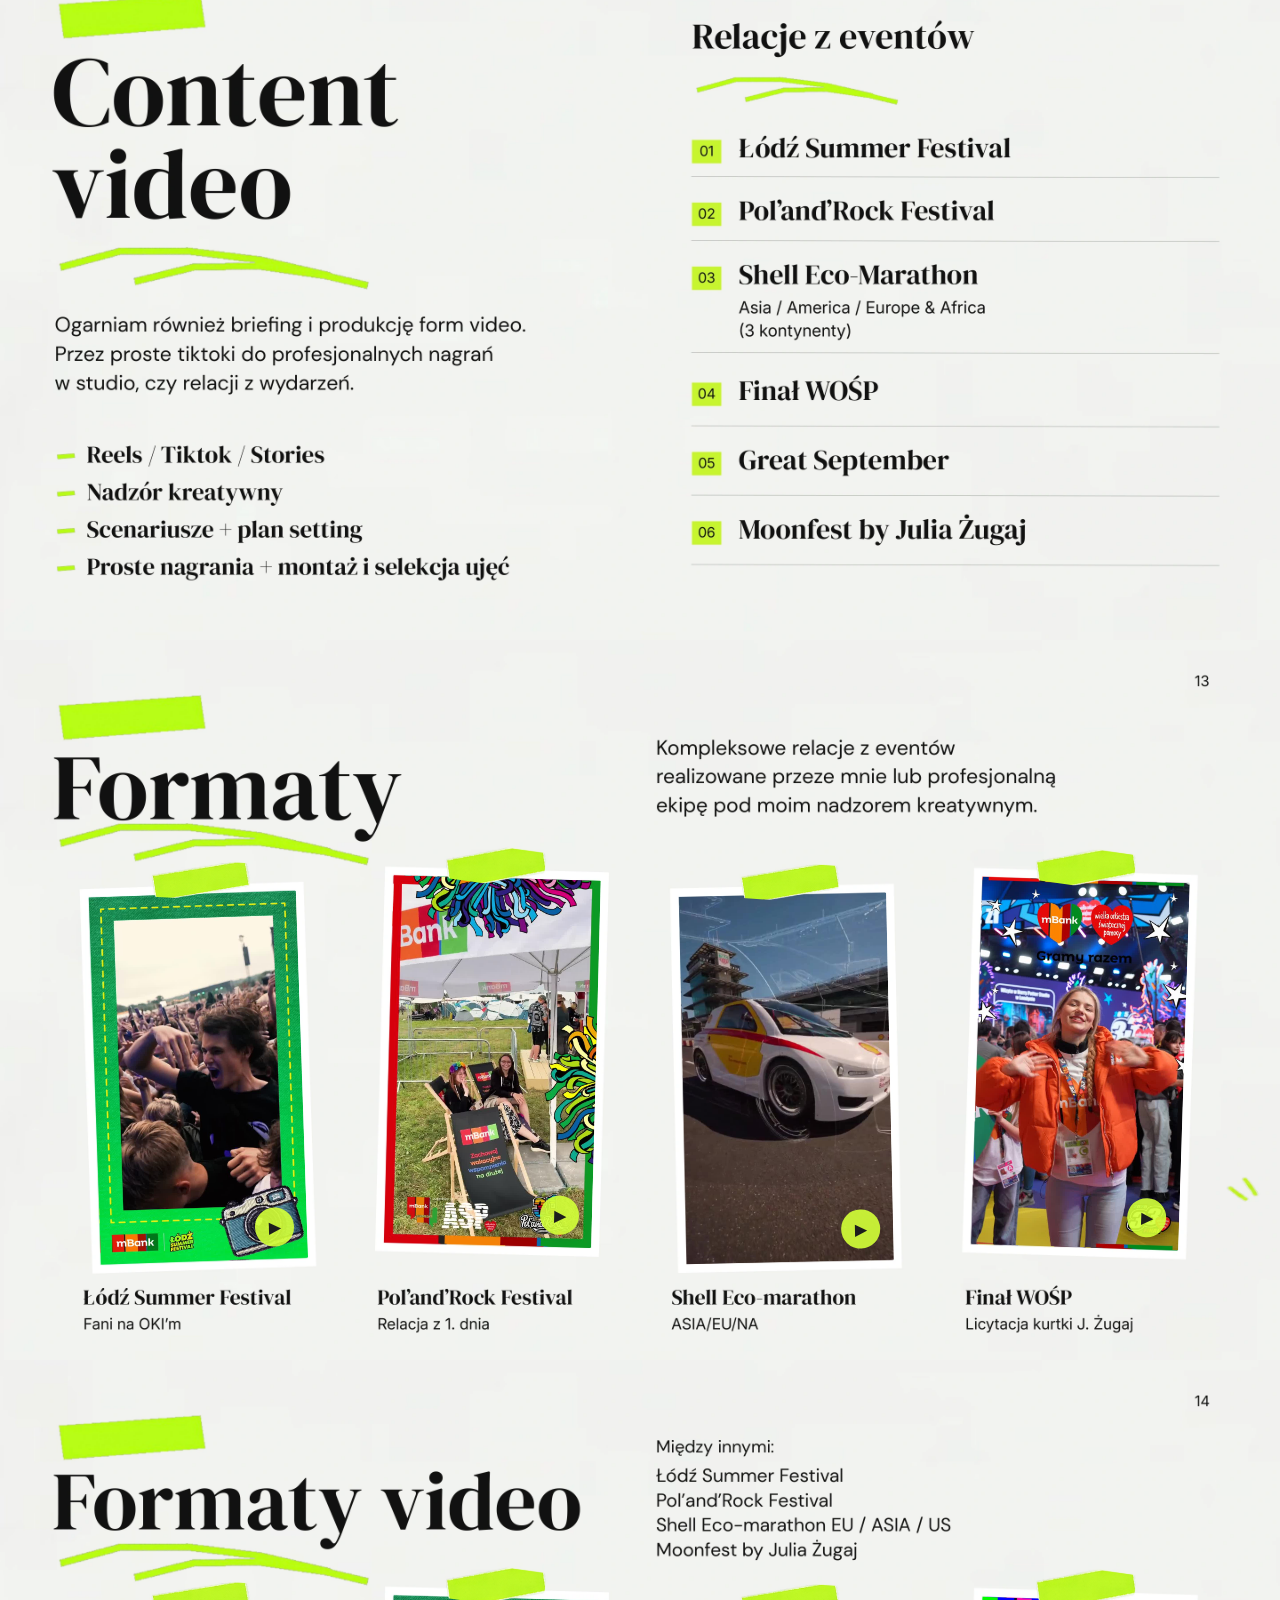
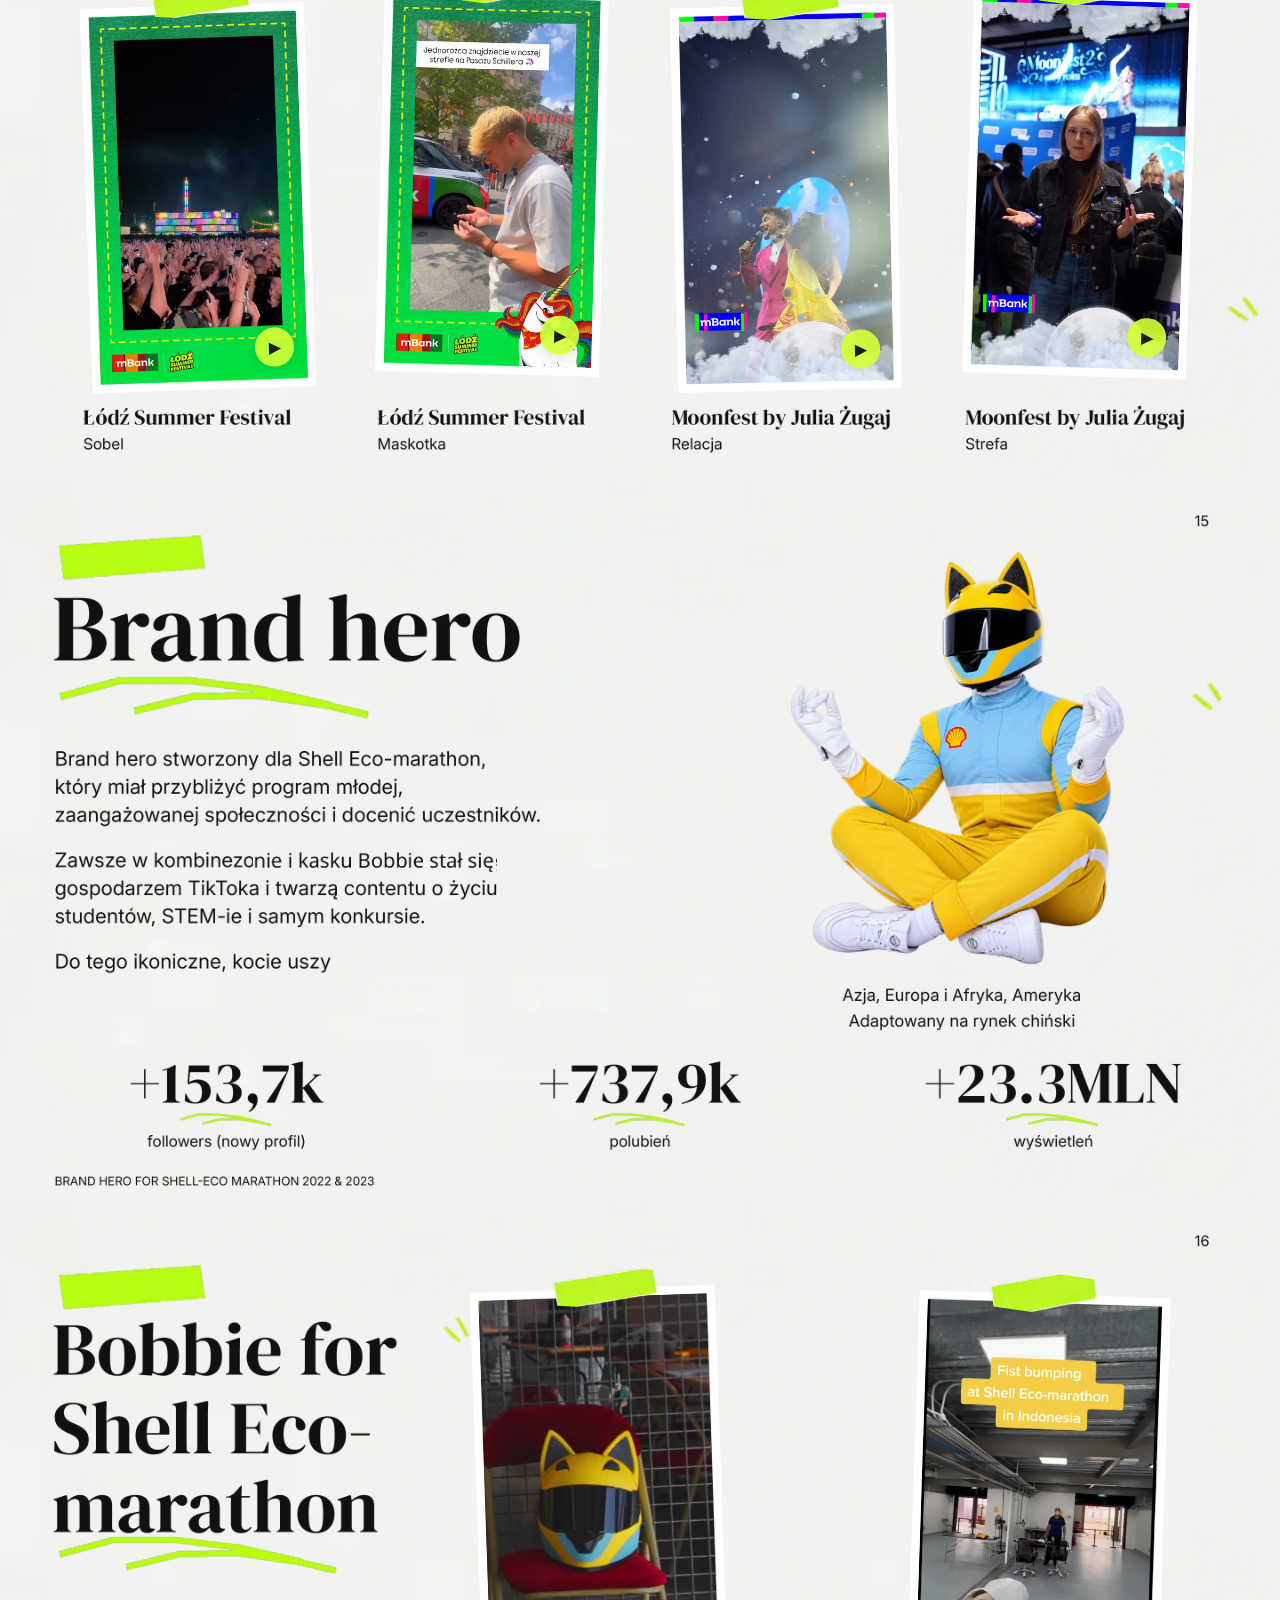
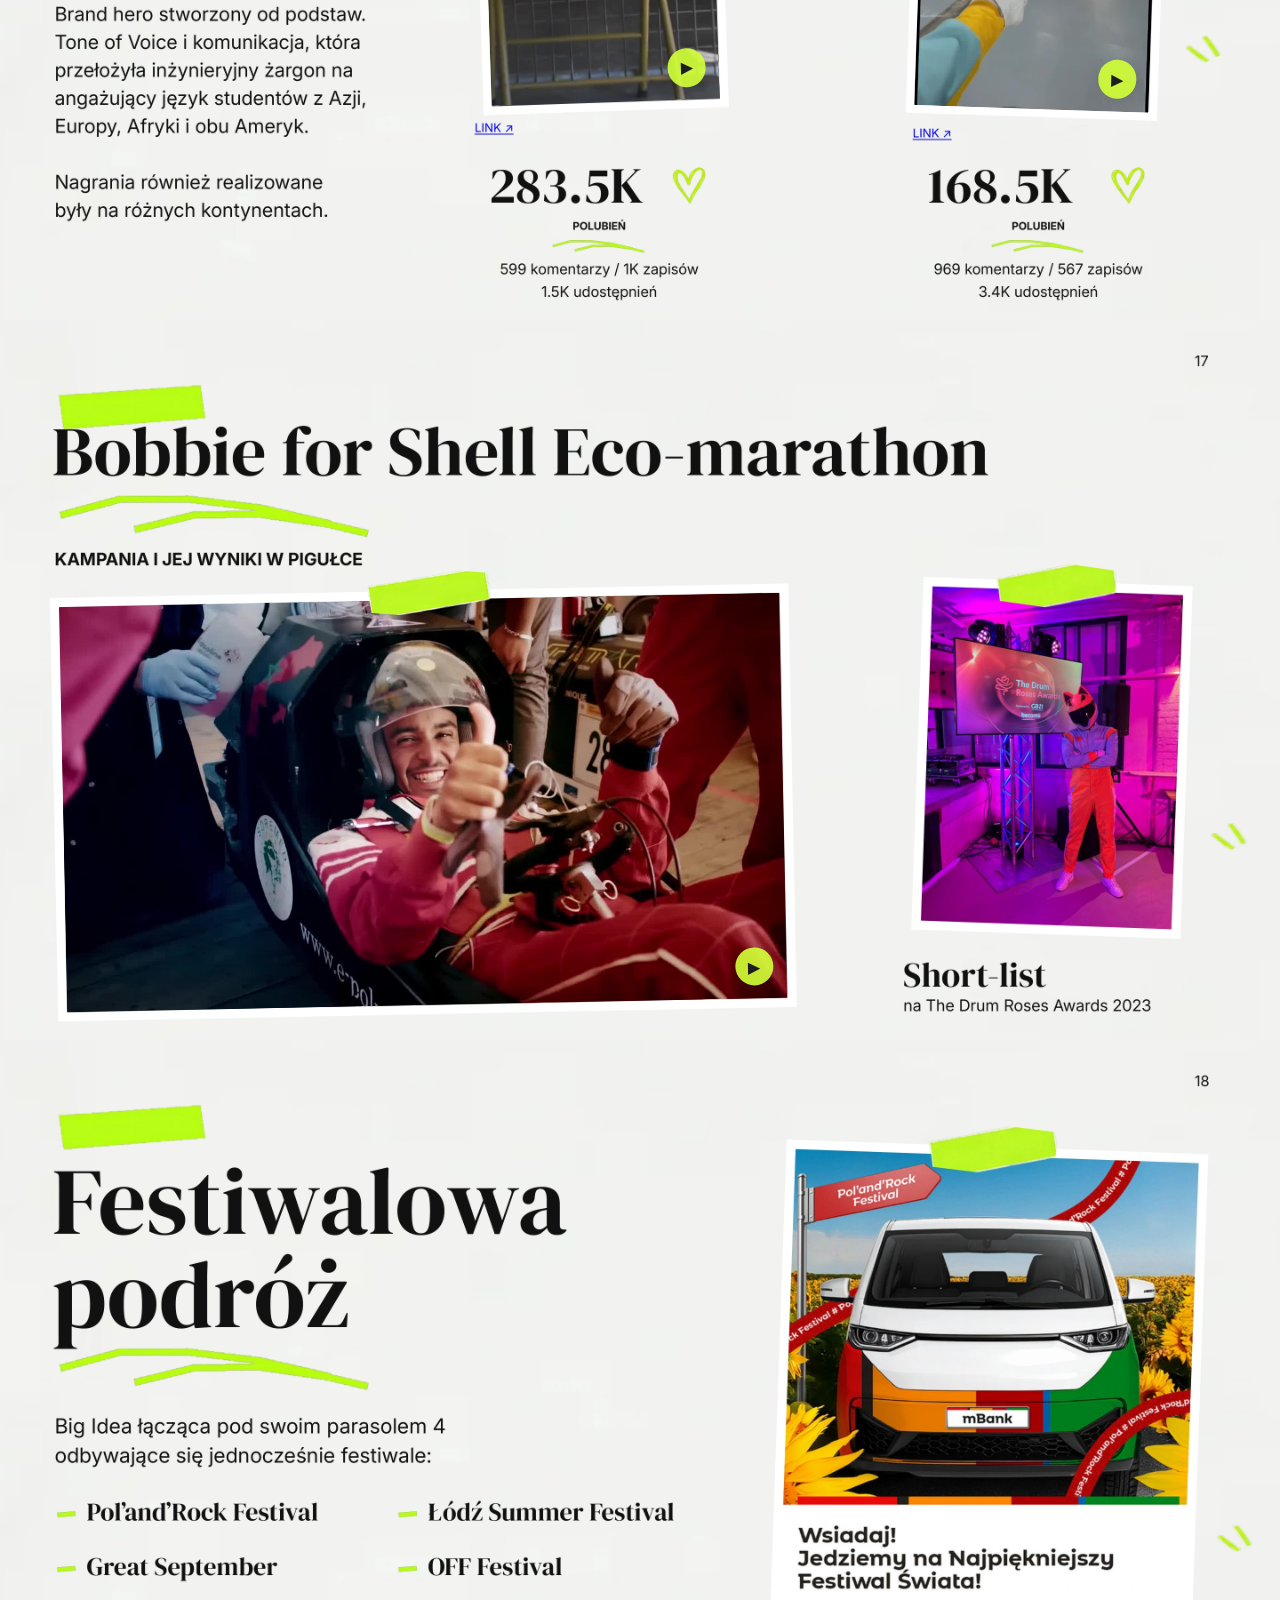
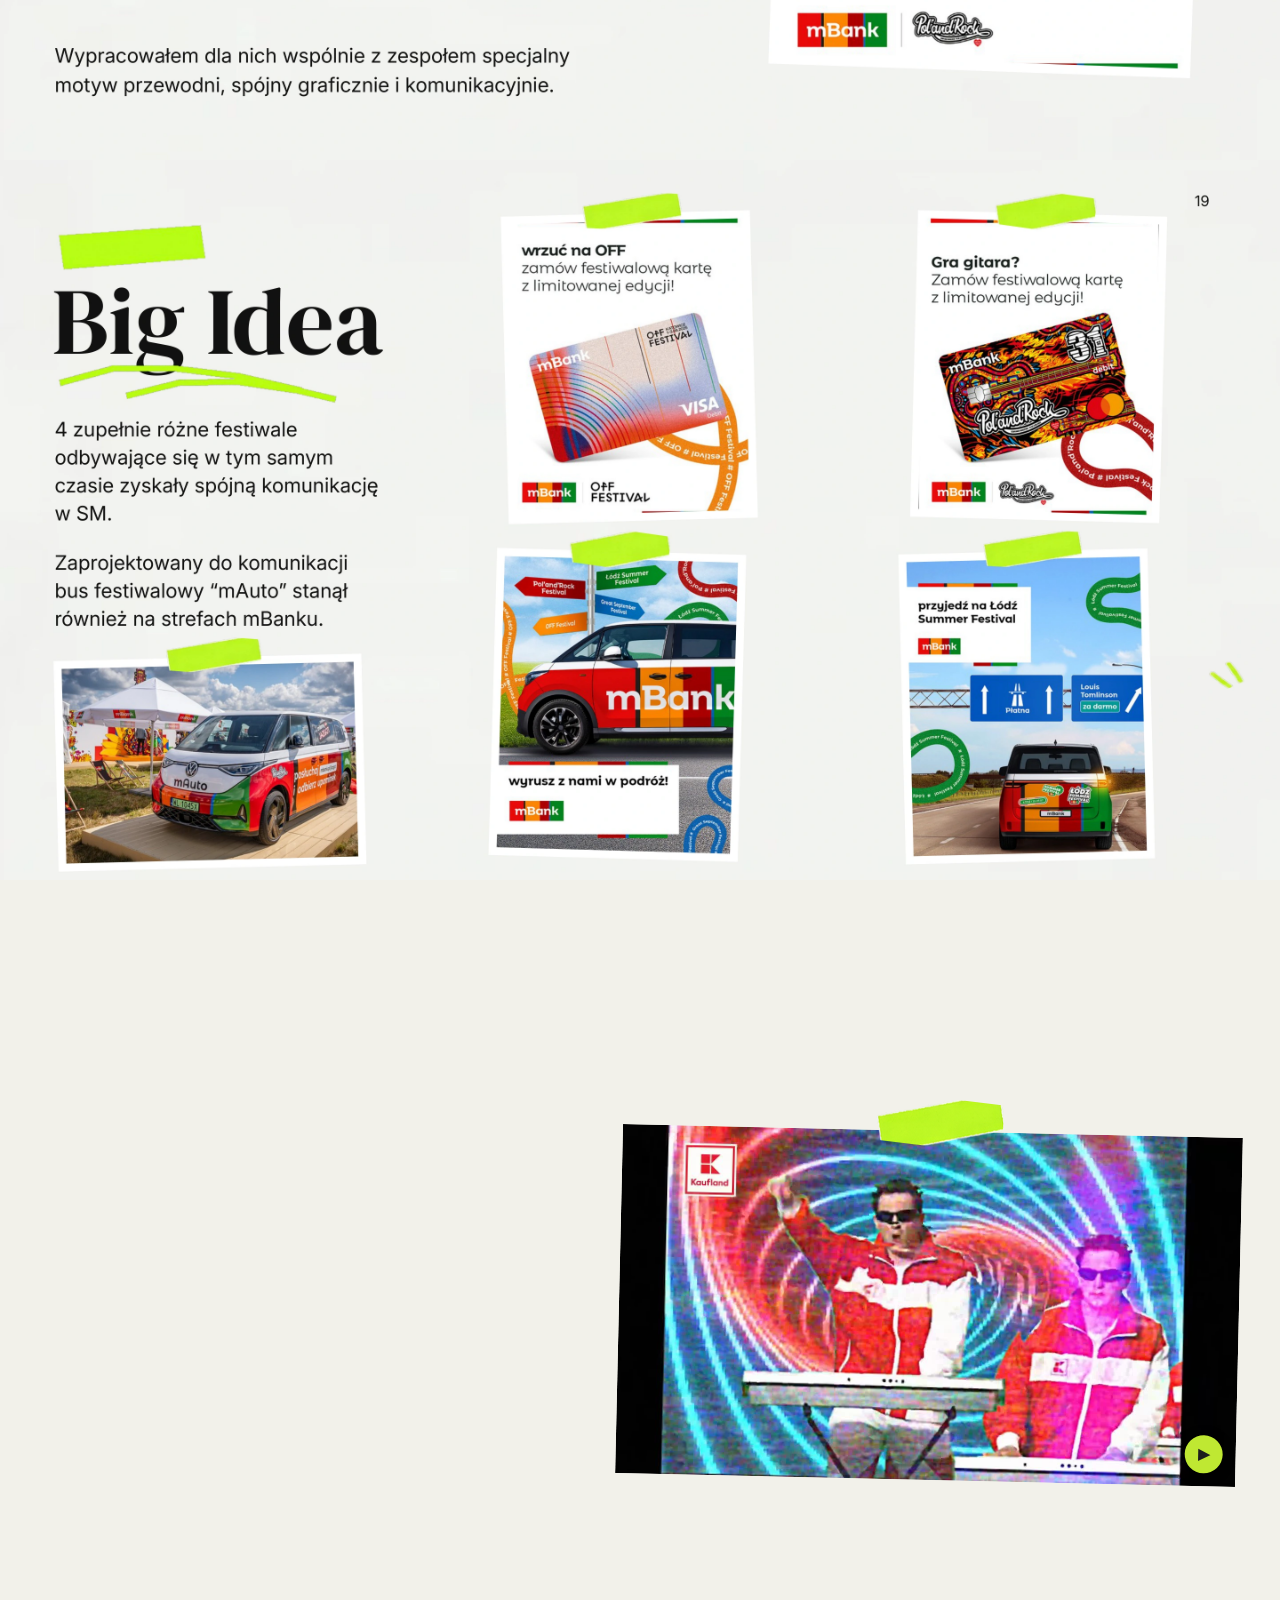
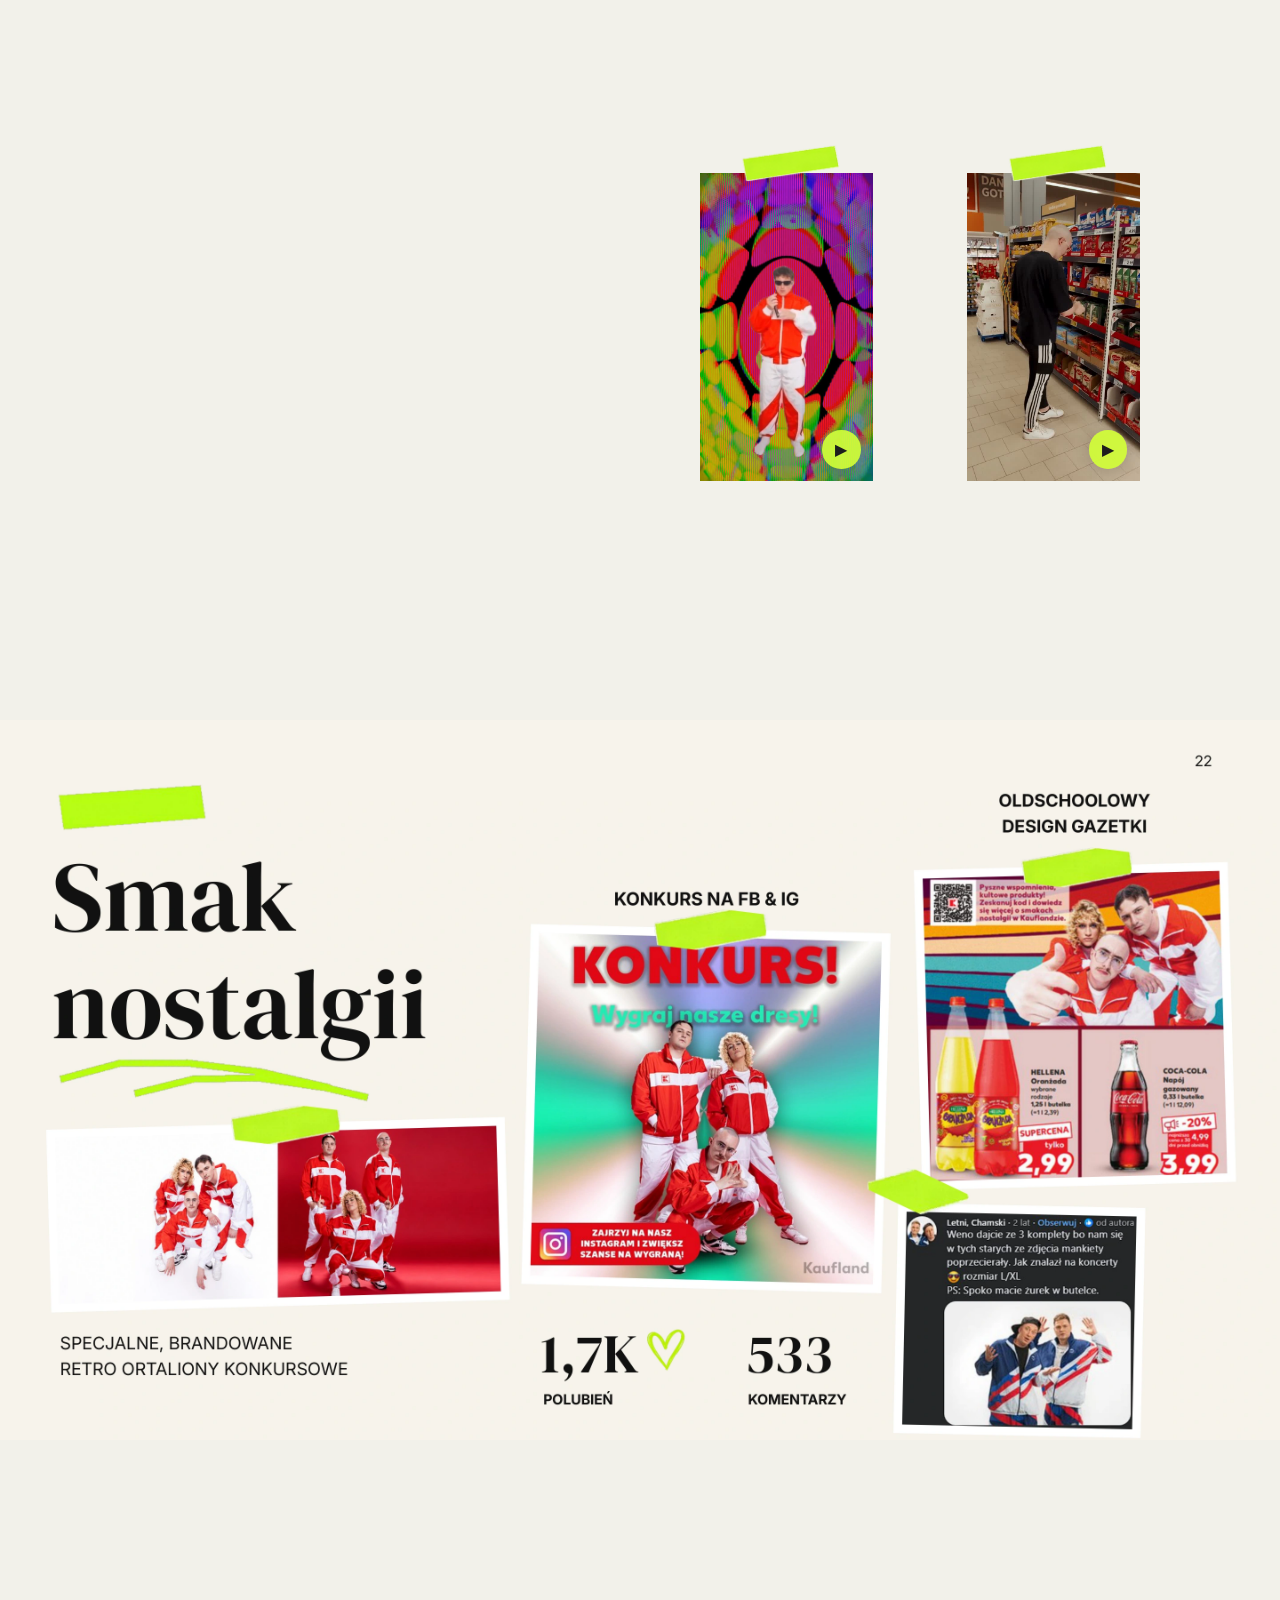
==== commit 7ce8be42: "Replace English previews with full-resolution portfolio slides" ====
--- a/index.html
+++ b/index.html
@@ -4,7 +4,7 @@
 <title>Wiktor Szczepaniak — Creative Copywriter / Social Media Creative</title>
 <meta name="description" content="Portfolio Wiktora Szczepaniaka. Creative Copywriter / Social Media Creative. Social media, koncepty kreatywne, content video i kampanie.">
 <meta property="og:title" content="Wiktor Szczepaniak — portfolio"><meta property="og:description" content="Creative Copywriter / Social Media Creative"><meta property="og:type" content="website">
-<link rel="alternate" hreflang="en" href="en.html"><link rel="alternate" hreflang="pl" href="index.html"><link rel="icon" href="assets/favicon.svg" type="image/svg+xml"><link rel="stylesheet" href="styles.css?v=4"><script src="app.js?v=4" defer></script><noscript><style>.play{display:none!important}.media video{pointer-events:auto!important}.media video::-webkit-media-controls{display:flex!important}</style></noscript></head>
+<link rel="alternate" hreflang="en" href="en.html"><link rel="alternate" hreflang="pl" href="index.html"><link rel="icon" href="assets/favicon.svg" type="image/svg+xml"><link rel="stylesheet" href="styles.css?v=5"><script src="app.js?v=5" defer></script><noscript><style>.play{display:none!important}.media video{pointer-events:auto!important}.media video::-webkit-media-controls{display:flex!important}</style></noscript></head>
 <body><a class="skip" href="#slajd-1">Przejdź do portfolio</a><h1 class="sr-only">Wiktor Szczepaniak — portfolio</h1>
 <div class="progress" aria-hidden="true"><span></span></div>
 <nav class="language-switch" aria-label="Język portfolio"><a href="./index.html" lang="pl" hreflang="pl" data-language="pl" aria-label="Polska wersja portfolio" aria-current="page"><svg viewBox="0 0 24 16" aria-hidden="true"><path fill="#fff" d="M0 0h24v16H0z"/><path fill="#dc143c" d="M0 8h24v8H0z"/></svg><span>PL</span></a><a href="./en.html" lang="en" hreflang="en" data-language="en" aria-label="English portfolio"><svg viewBox="0 0 60 40" aria-hidden="true"><path fill="#012169" d="M0 0h60v40H0z"/><path stroke="#fff" stroke-width="9" d="m0 0 60 40M60 0 0 40"/><path stroke="#c8102e" stroke-width="3" d="m0 0 60 40M60 0 0 40"/><path stroke="#fff" stroke-width="14" d="M30 0v40M0 20h60"/><path stroke="#c8102e" stroke-width="8" d="M30 0v40M0 20h60"/></svg><span>EN</span></a></nav>
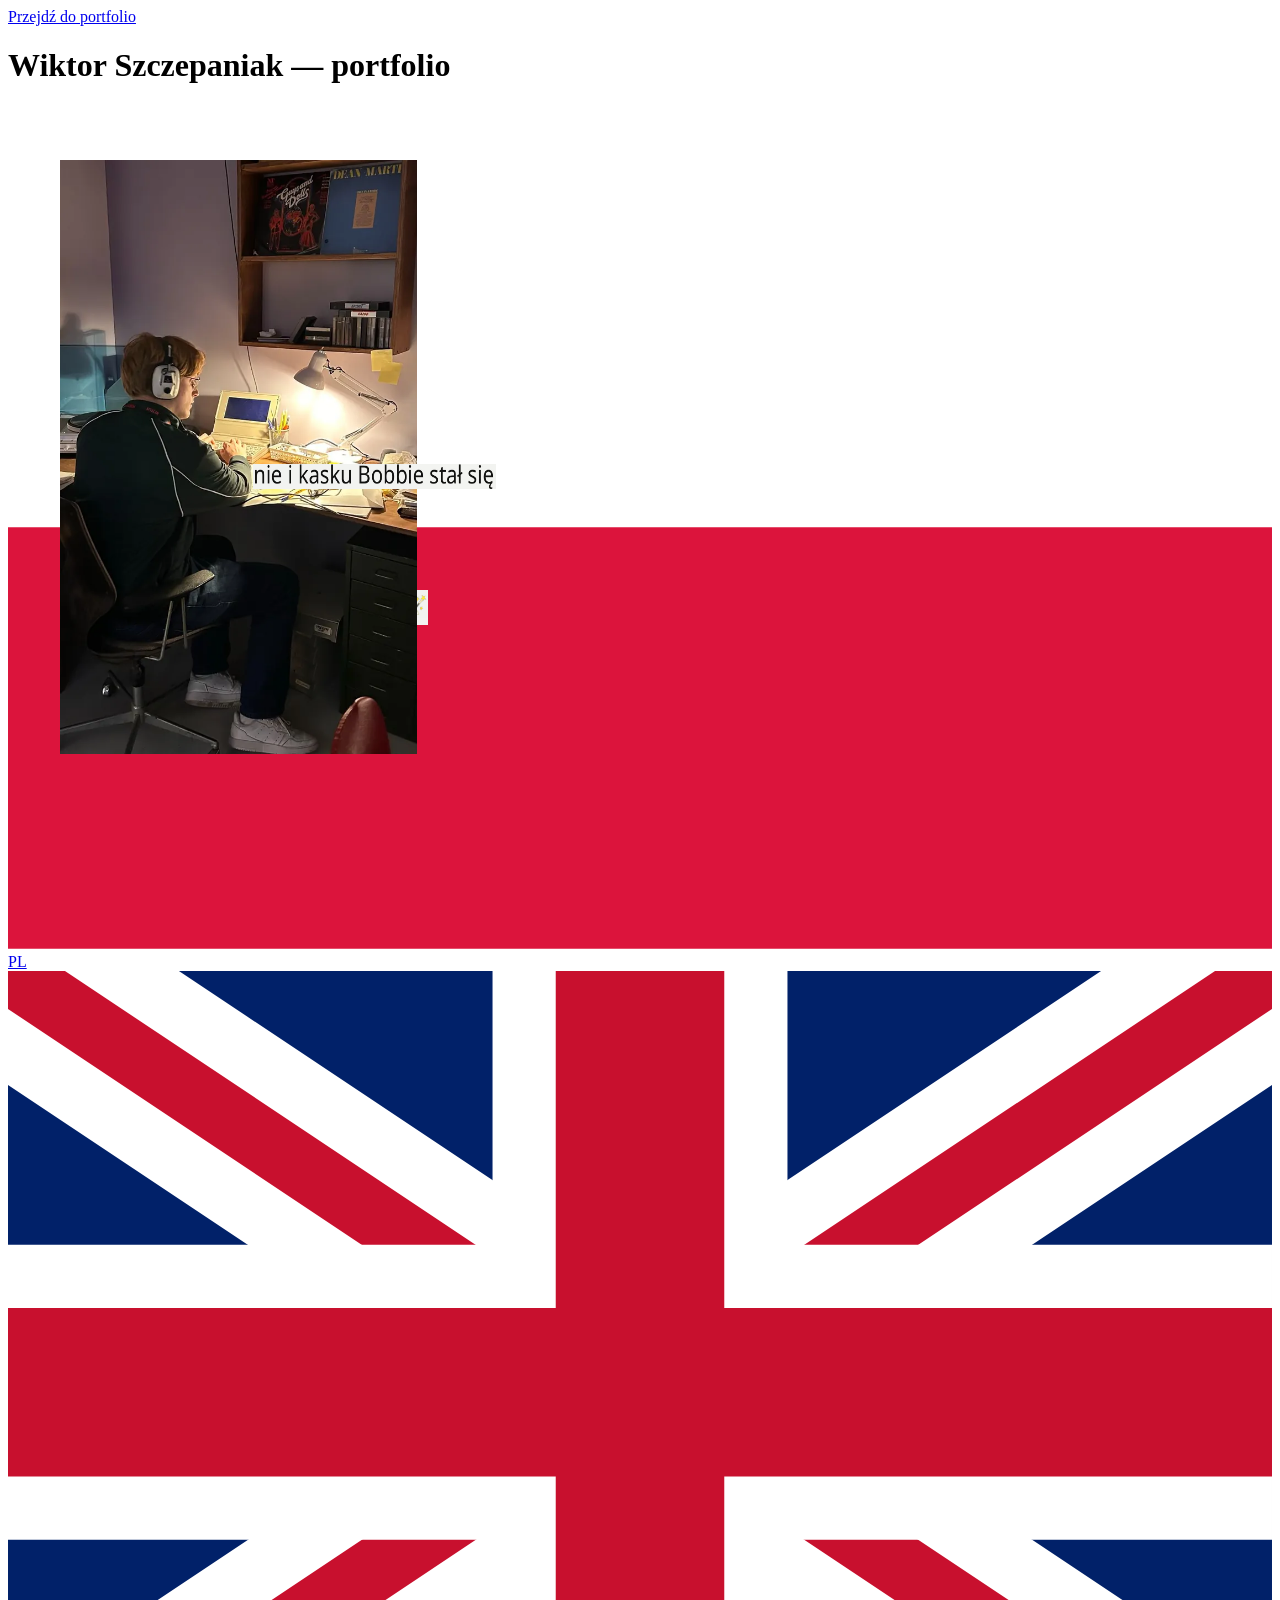
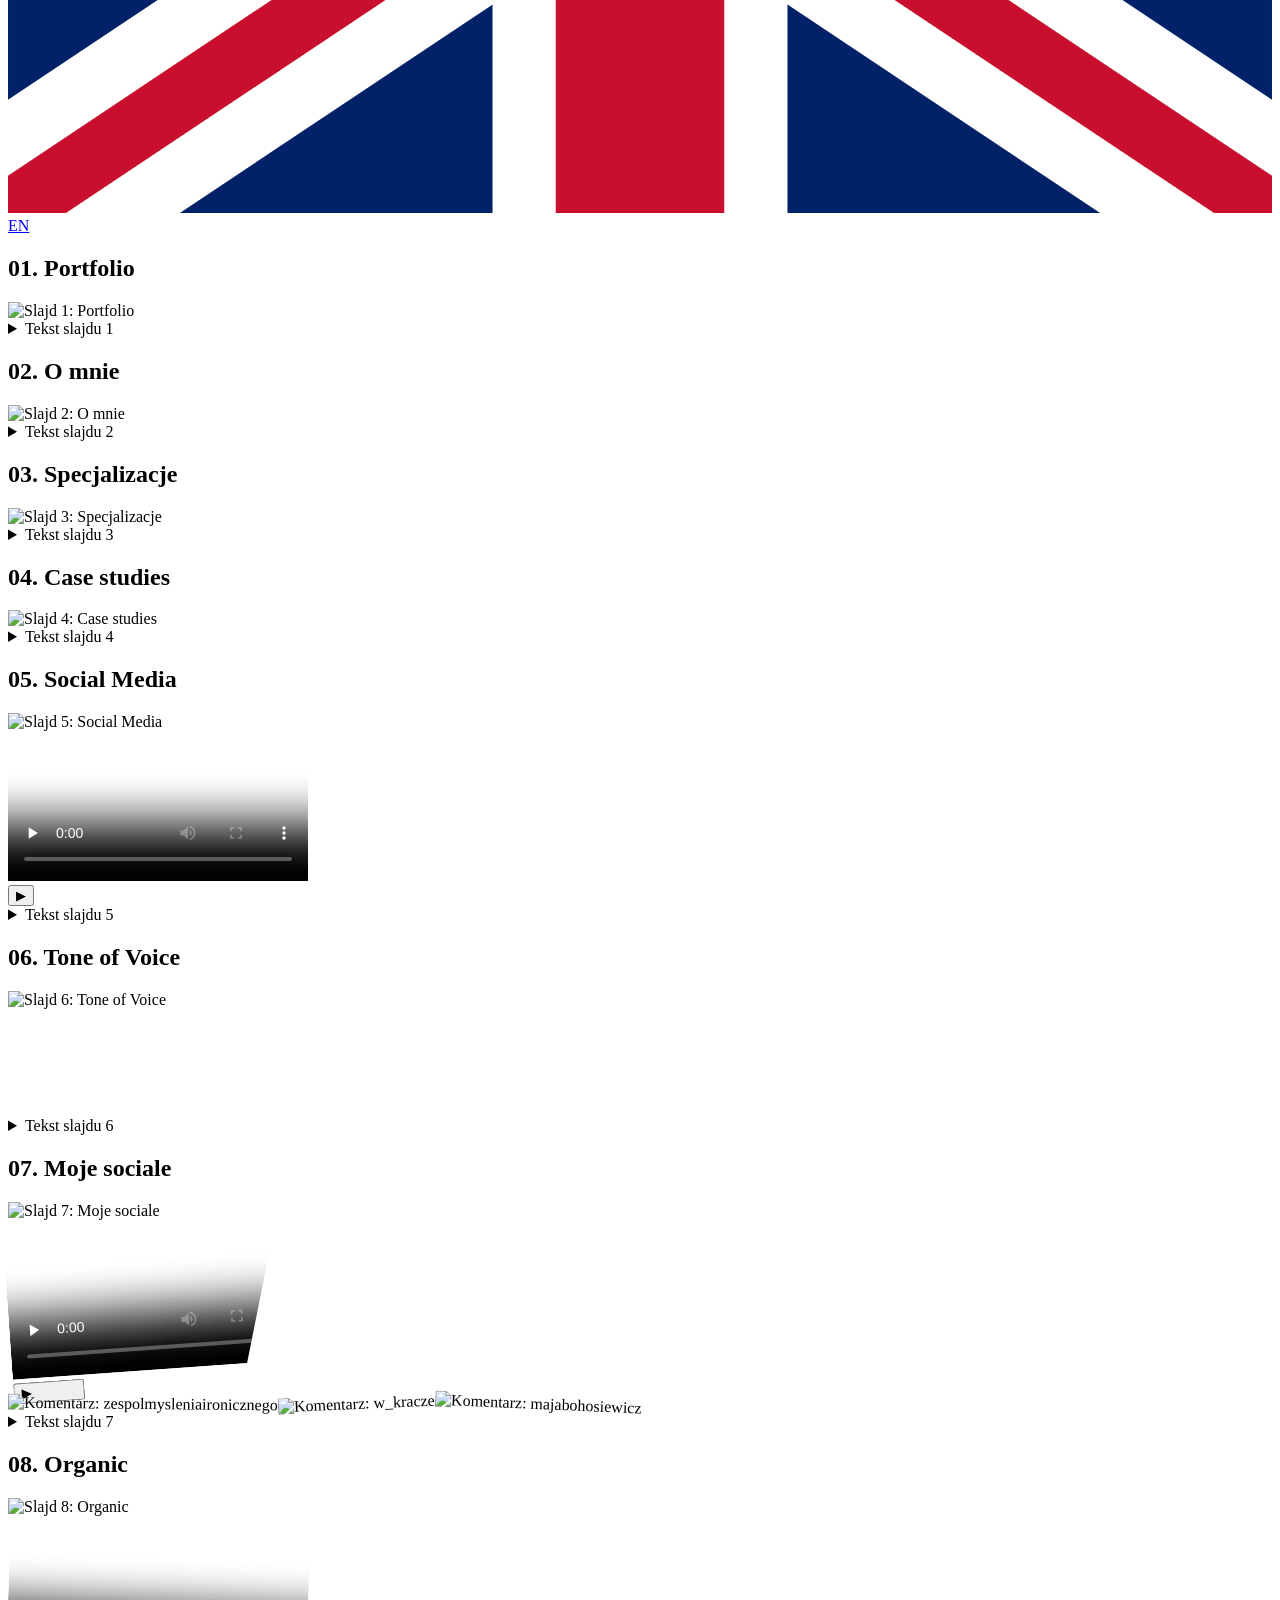
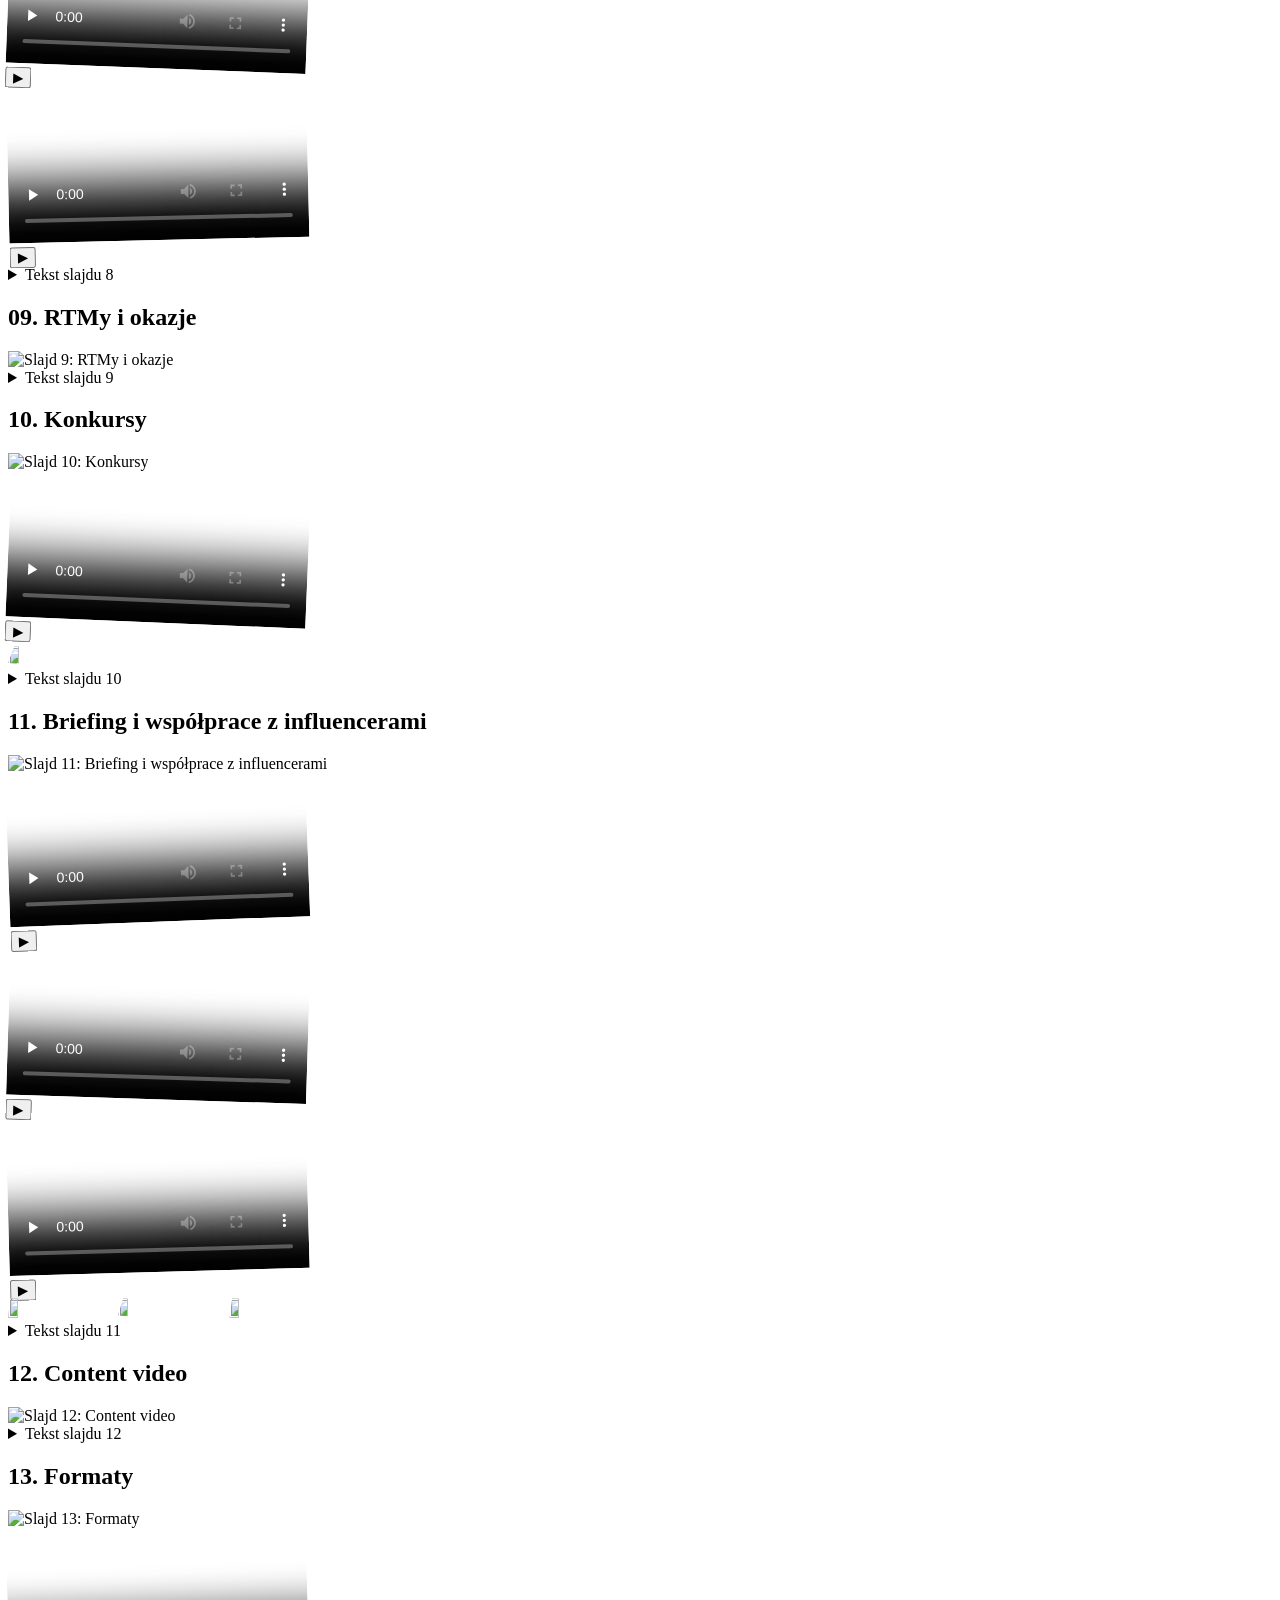
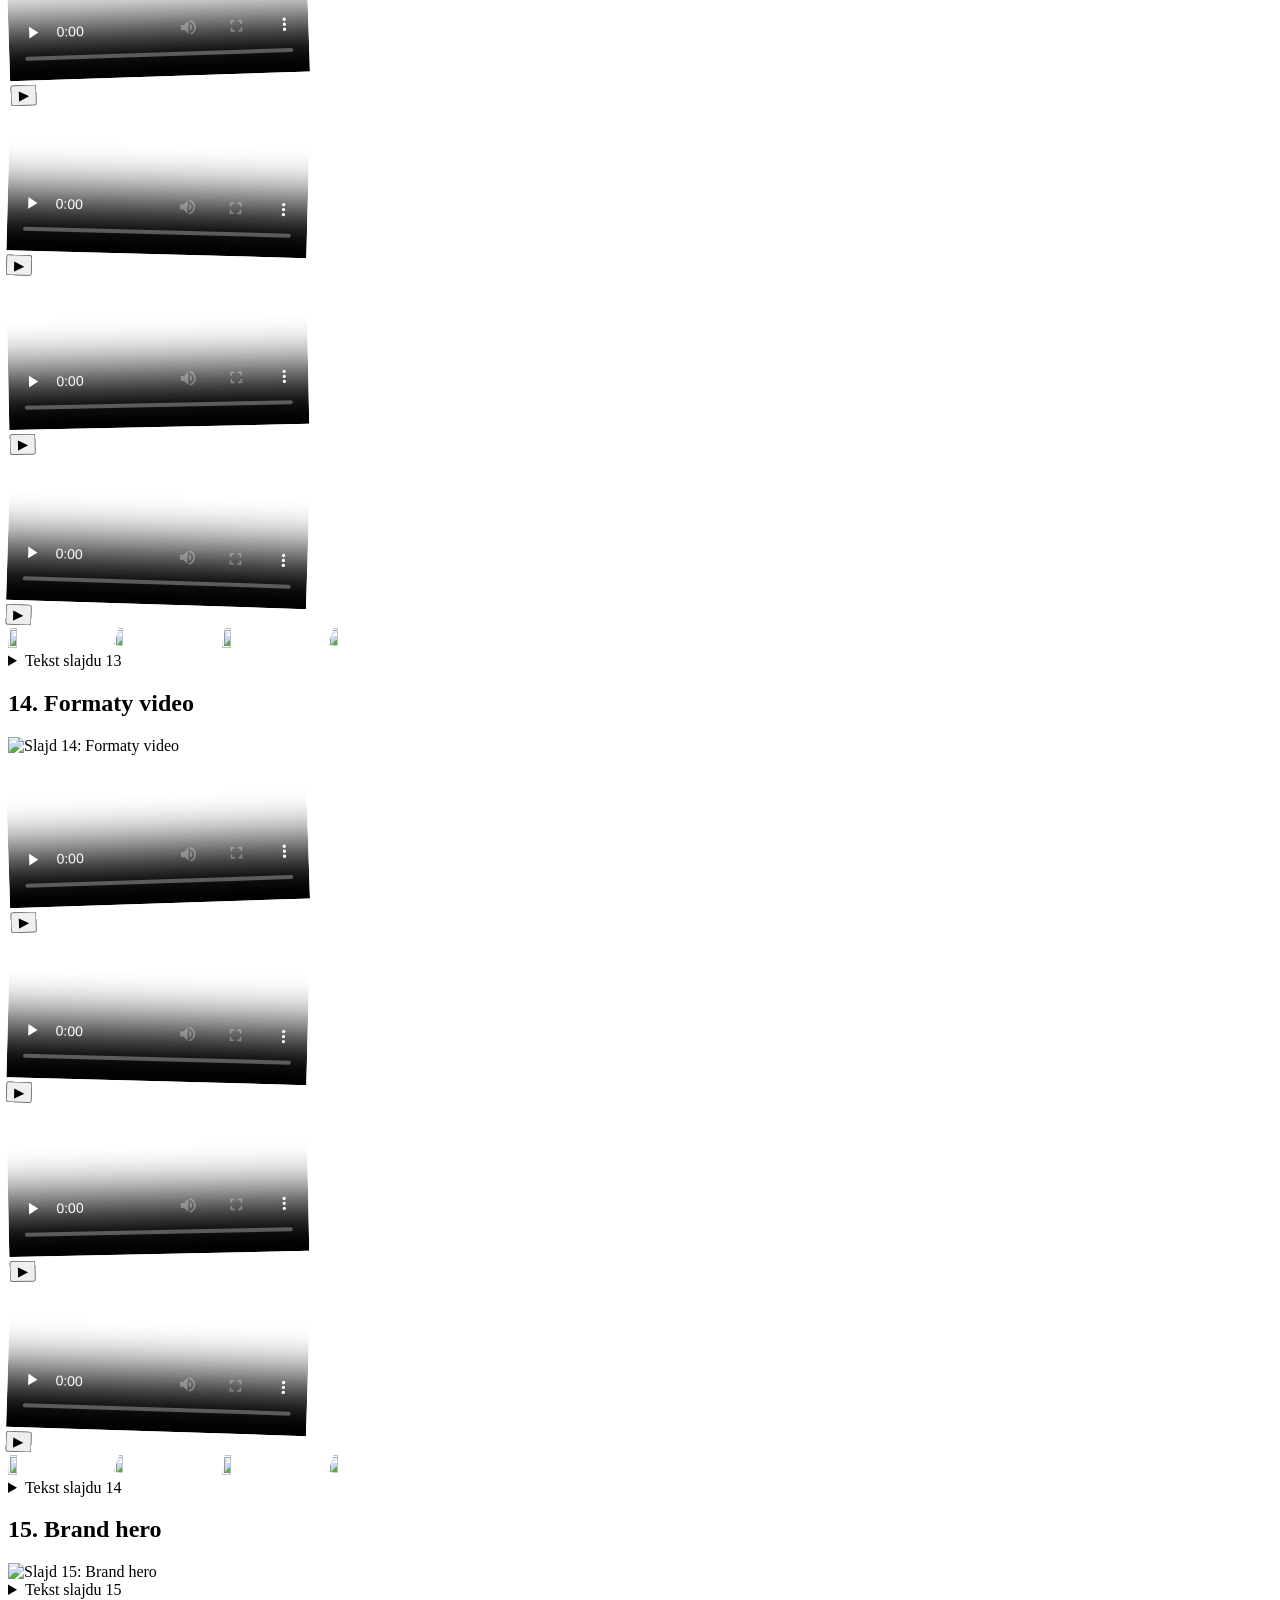
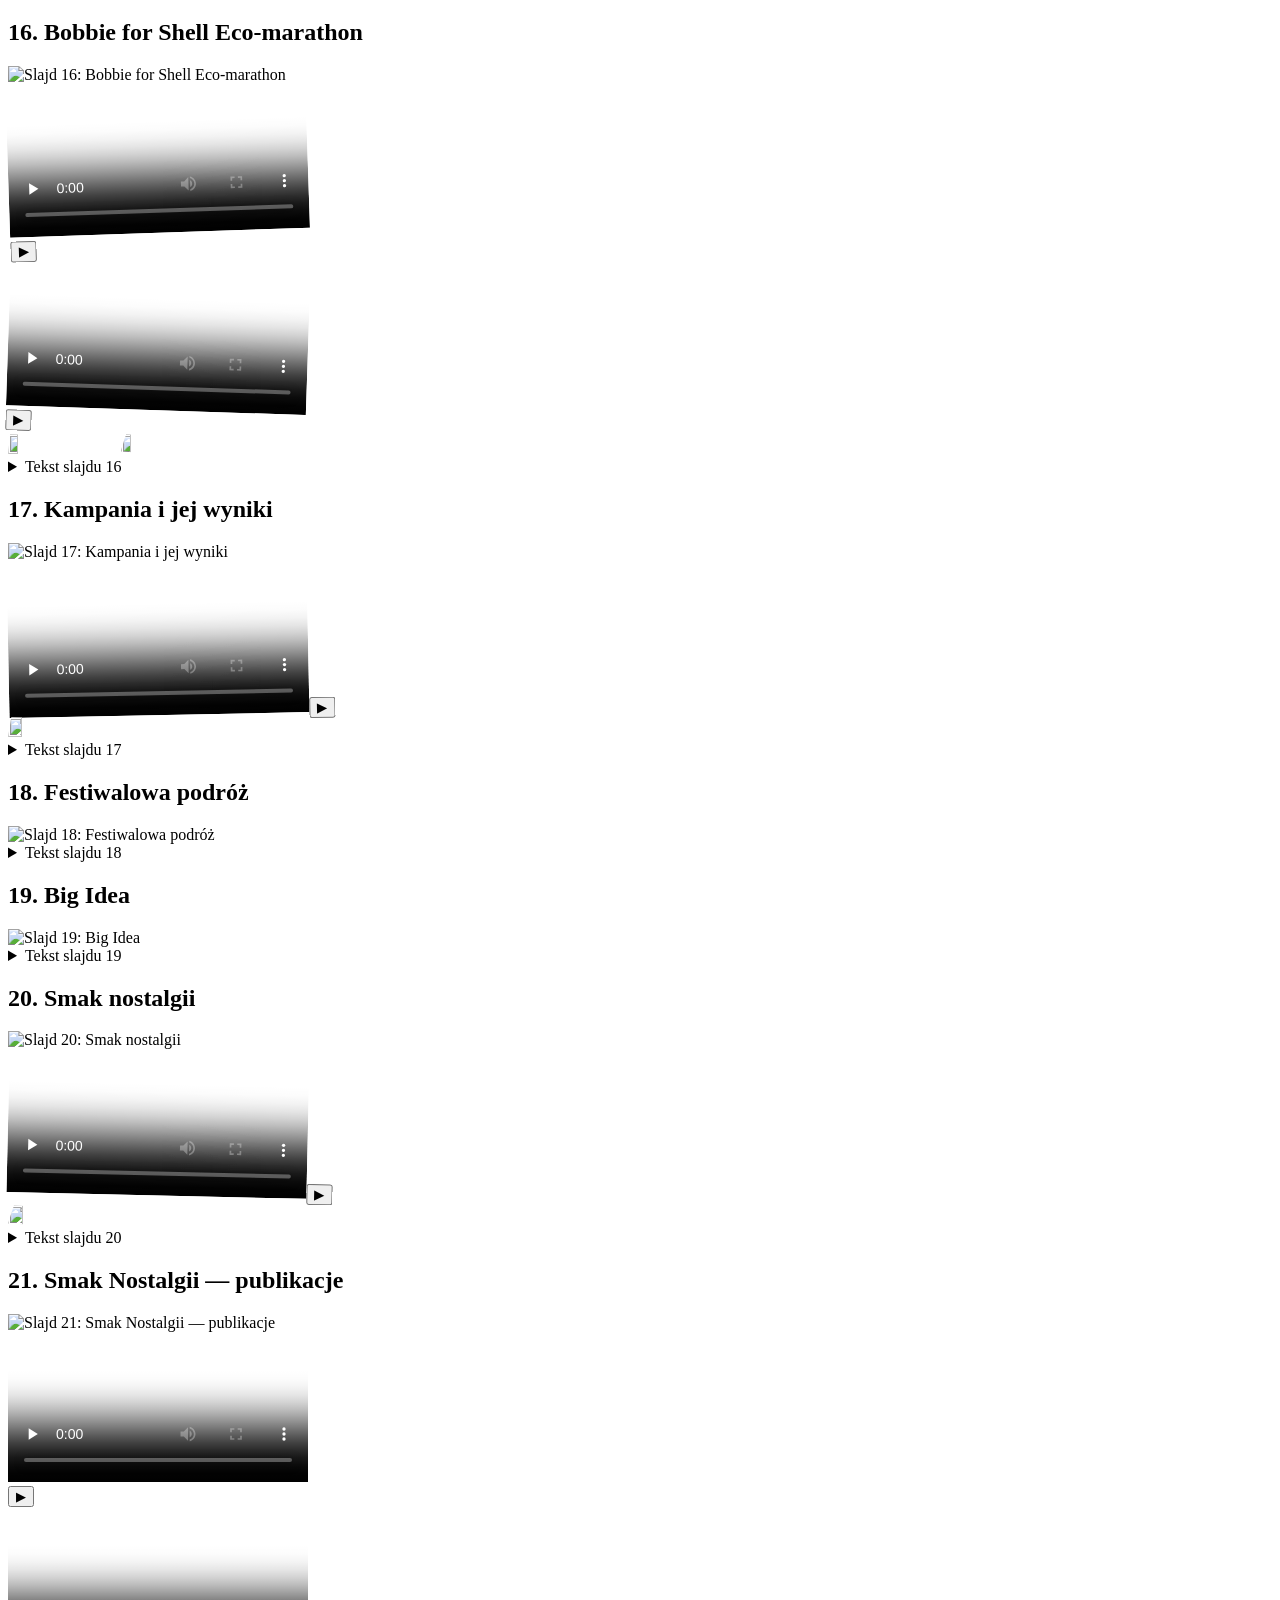
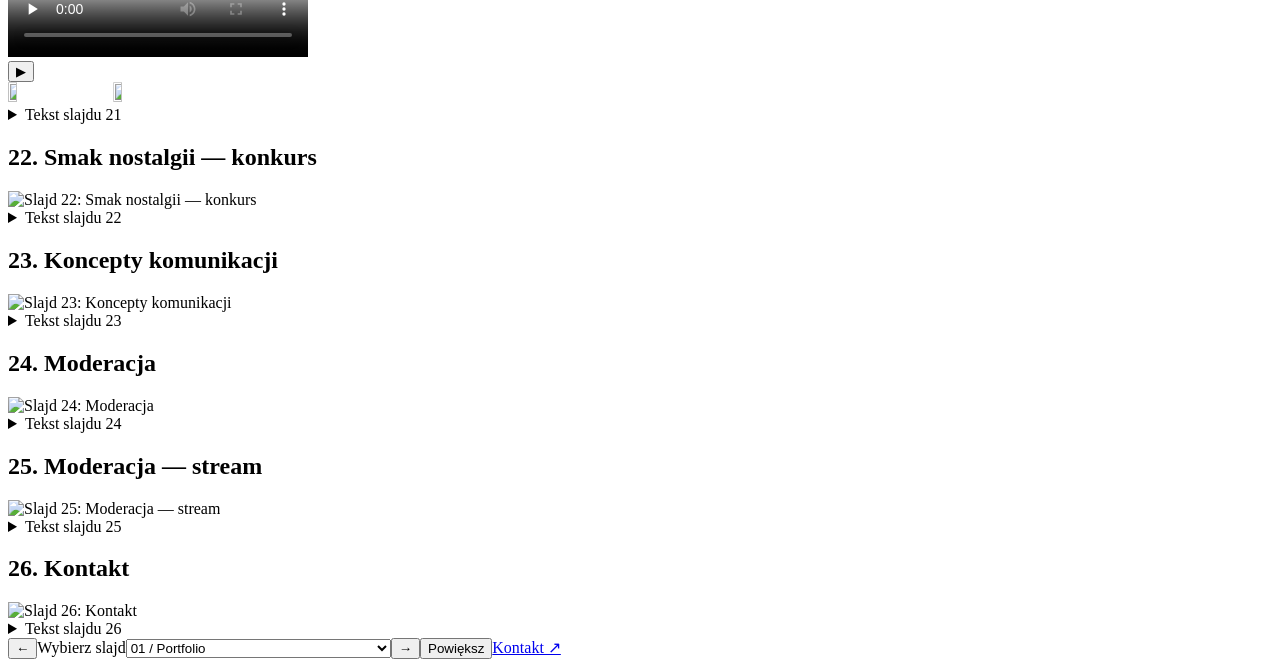
==== commit 33fca0c7: "Add GoatCounter analytics tracking to index.html" ====
--- a/index.html
+++ b/index.html
@@ -4,7 +4,8 @@
 <title>Wiktor Szczepaniak — Creative Copywriter / Social Media Creative</title>
 <meta name="description" content="Portfolio Wiktora Szczepaniaka. Creative Copywriter / Social Media Creative. Social media, koncepty kreatywne, content video i kampanie.">
 <meta property="og:title" content="Wiktor Szczepaniak — portfolio"><meta property="og:description" content="Creative Copywriter / Social Media Creative"><meta property="og:type" content="website">
-<link rel="alternate" hreflang="en" href="en.html"><link rel="alternate" hreflang="pl" href="index.html"><link rel="icon" href="assets/favicon.svg" type="image/svg+xml"><link rel="stylesheet" href="styles.css?v=5"><script src="app.js?v=5" defer></script><noscript><style>.play{display:none!important}.media video{pointer-events:auto!important}.media video::-webkit-media-controls{display:flex!important}</style></noscript></head>
+<link rel="alternate" hreflang="en" href="en.html"><link rel="alternate" hreflang="pl" href="index.html"><link rel="icon" href="assets/favicon.svg" type="image/svg+xml"><link rel="stylesheet" href="styles.css?v=5"><script src="app.js?v=5" defer></script><noscript><style>.play{display:none!important}.media video{pointer-events:auto!important}.media video::-webkit-media-controls{display:flex!important}</style></noscript><script data-goatcounter="https://wiktor-portfolio.goatcounter.com/count" async src="https://gc.zgo.at/count.js"></script>
+</head>
 <body><a class="skip" href="#slajd-1">Przejdź do portfolio</a><h1 class="sr-only">Wiktor Szczepaniak — portfolio</h1>
 <div class="progress" aria-hidden="true"><span></span></div>
 <nav class="language-switch" aria-label="Język portfolio"><a href="./index.html" lang="pl" hreflang="pl" data-language="pl" aria-label="Polska wersja portfolio" aria-current="page"><svg viewBox="0 0 24 16" aria-hidden="true"><path fill="#fff" d="M0 0h24v16H0z"/><path fill="#dc143c" d="M0 8h24v8H0z"/></svg><span>PL</span></a><a href="./en.html" lang="en" hreflang="en" data-language="en" aria-label="English portfolio"><svg viewBox="0 0 60 40" aria-hidden="true"><path fill="#012169" d="M0 0h60v40H0z"/><path stroke="#fff" stroke-width="9" d="m0 0 60 40M60 0 0 40"/><path stroke="#c8102e" stroke-width="3" d="m0 0 60 40M60 0 0 40"/><path stroke="#fff" stroke-width="14" d="M30 0v40M0 20h60"/><path stroke="#c8102e" stroke-width="8" d="M30 0v40M0 20h60"/></svg><span>EN</span></a></nav>
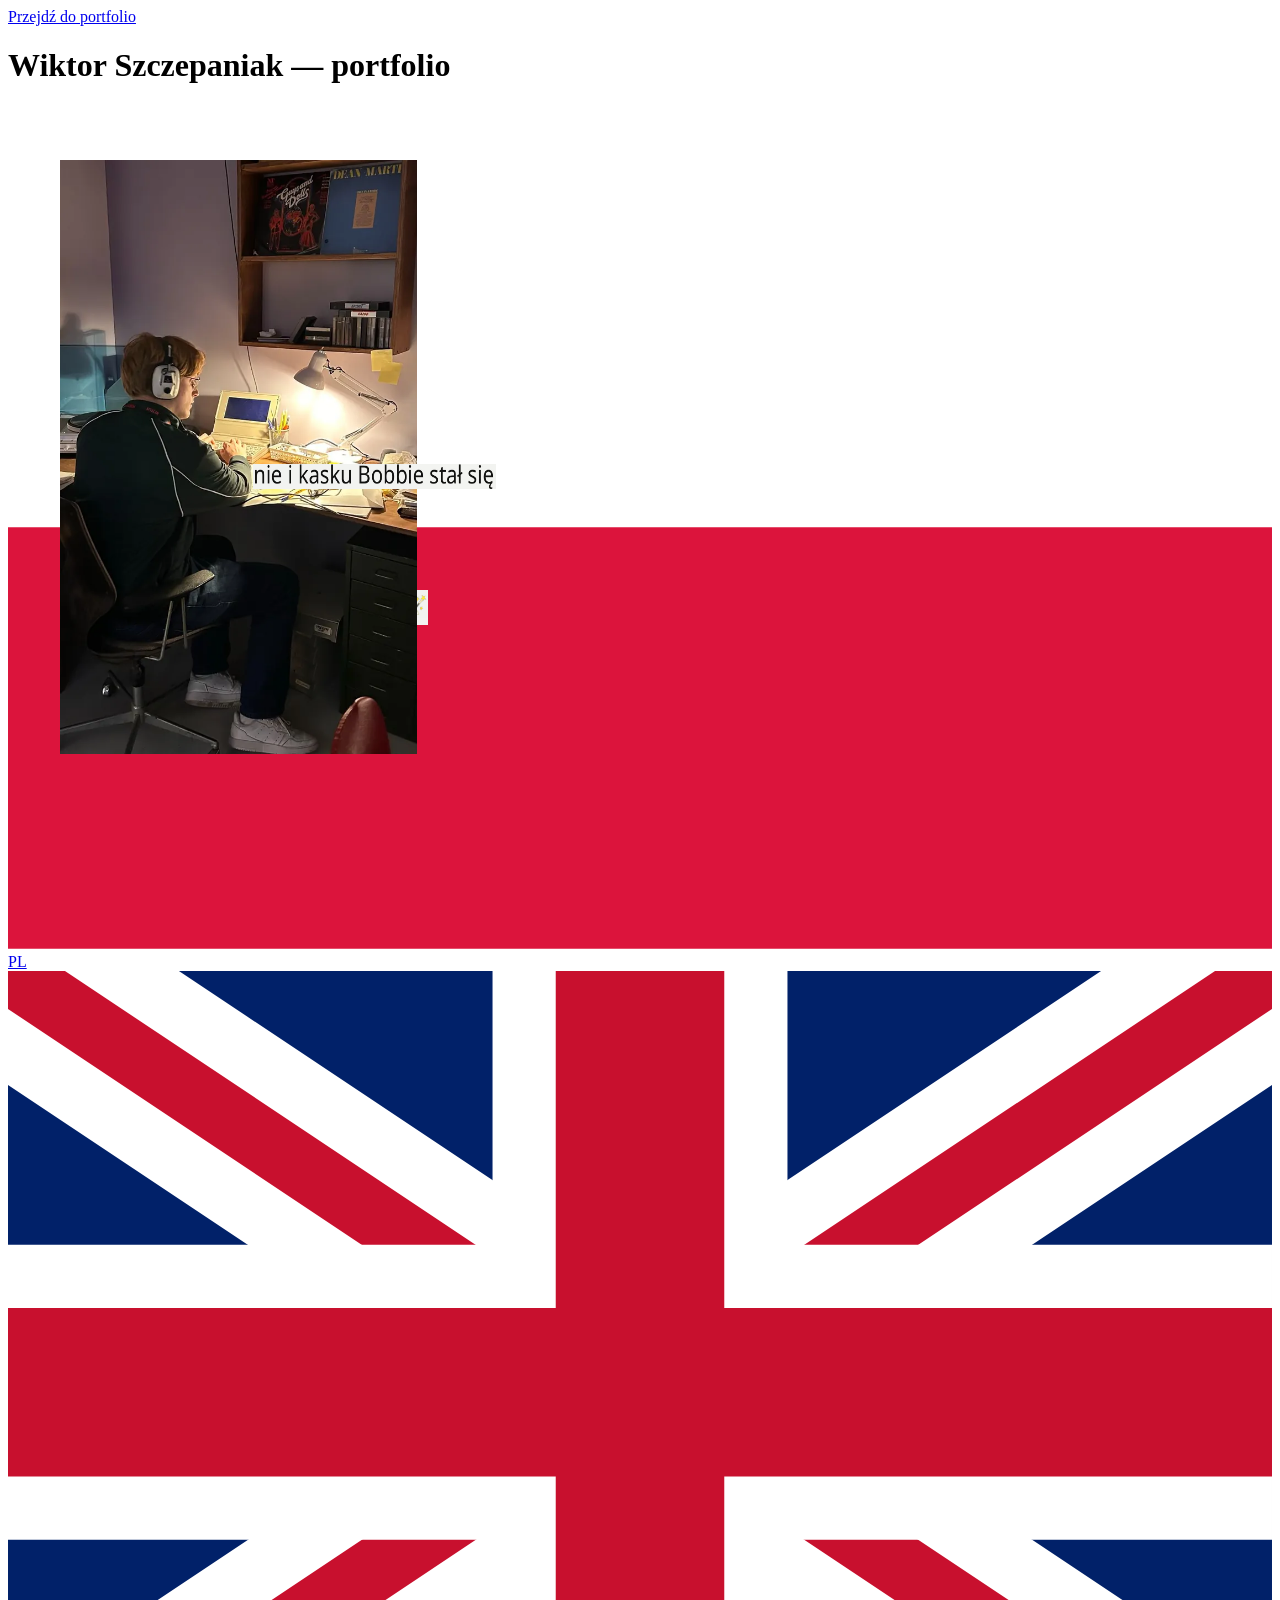
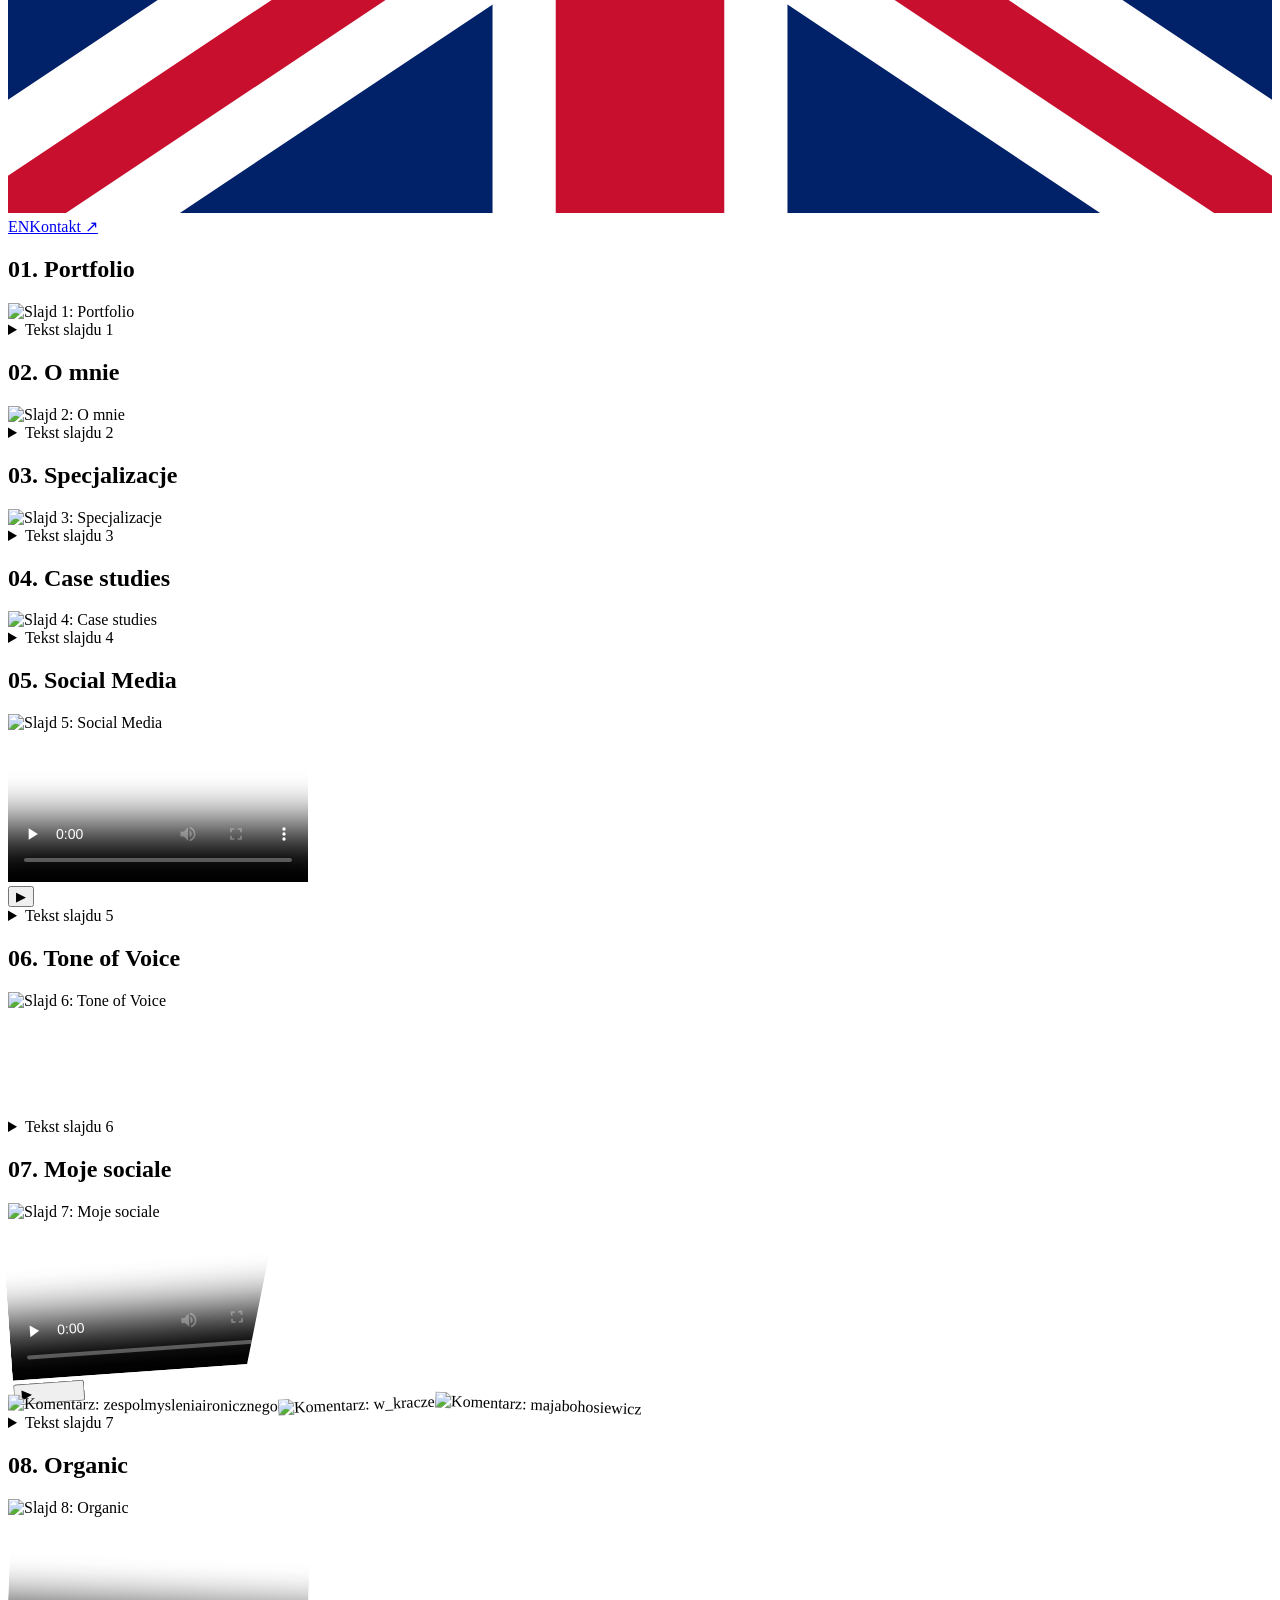
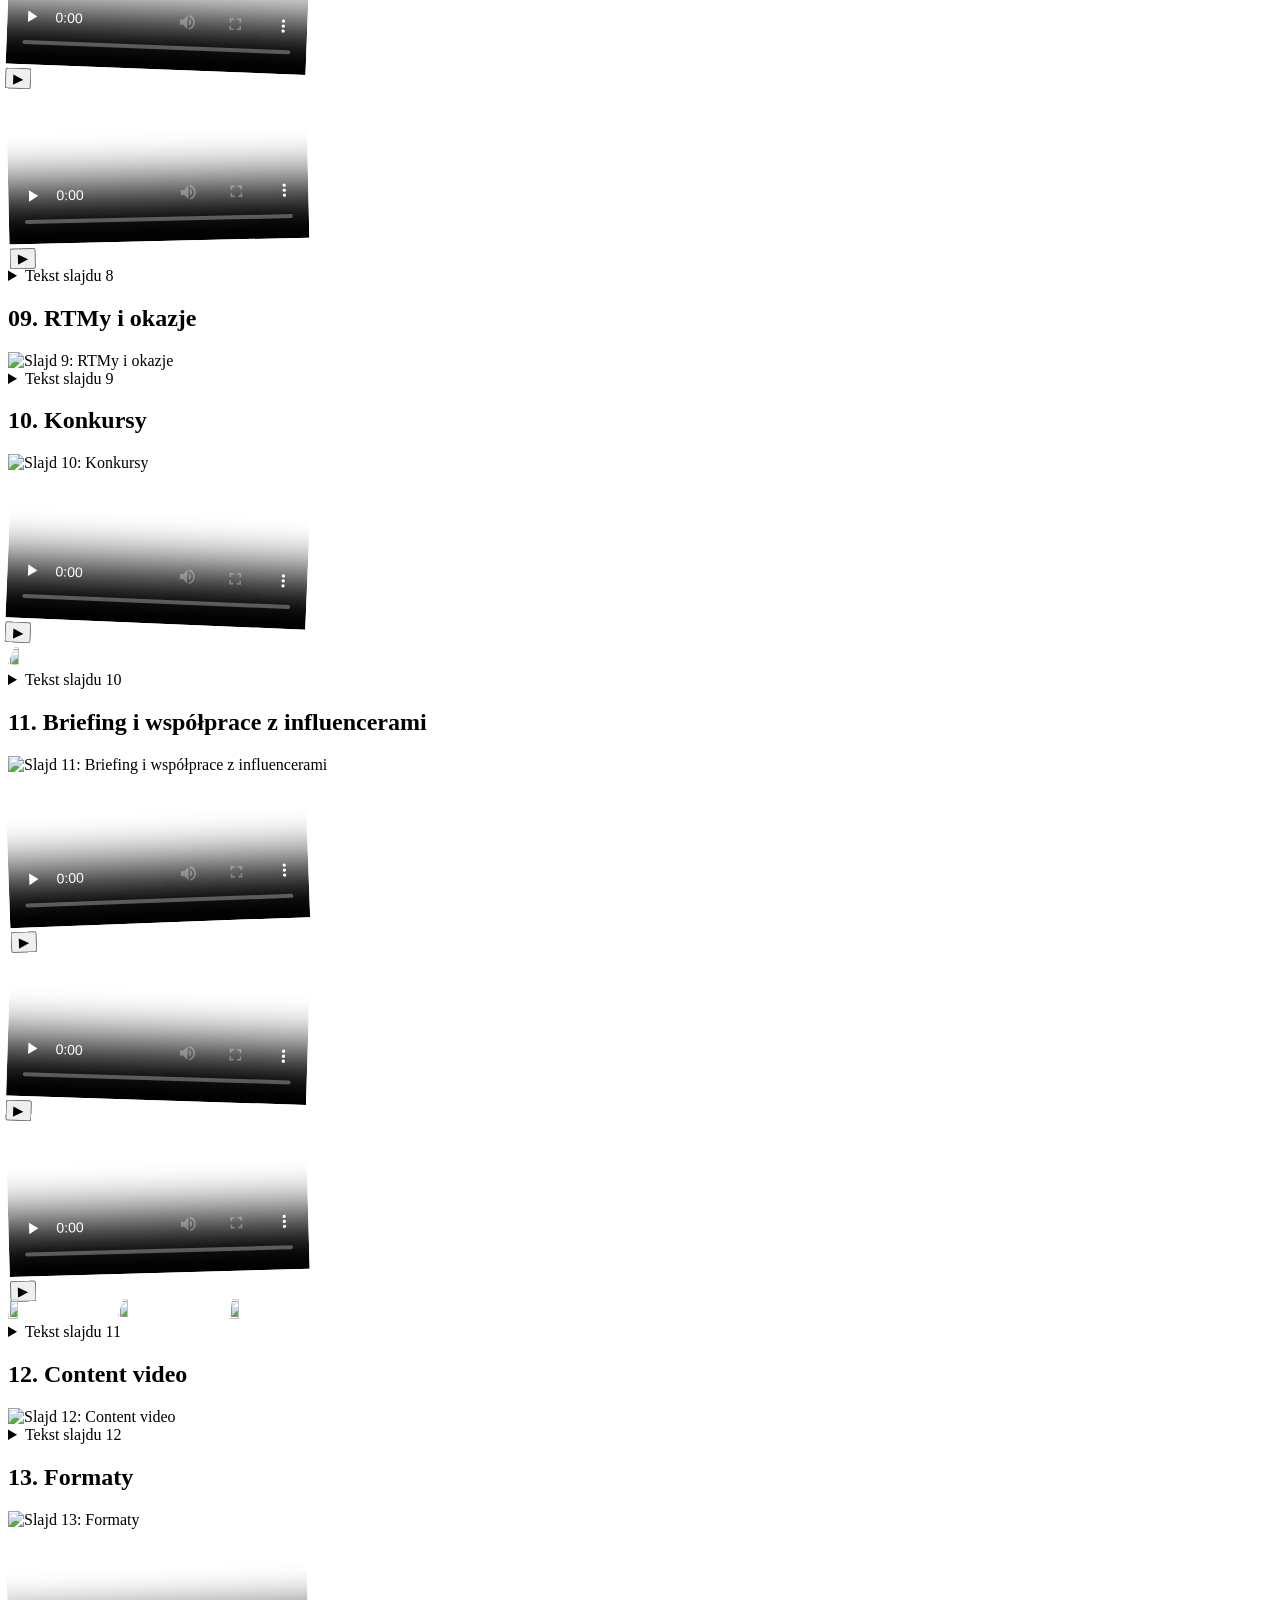
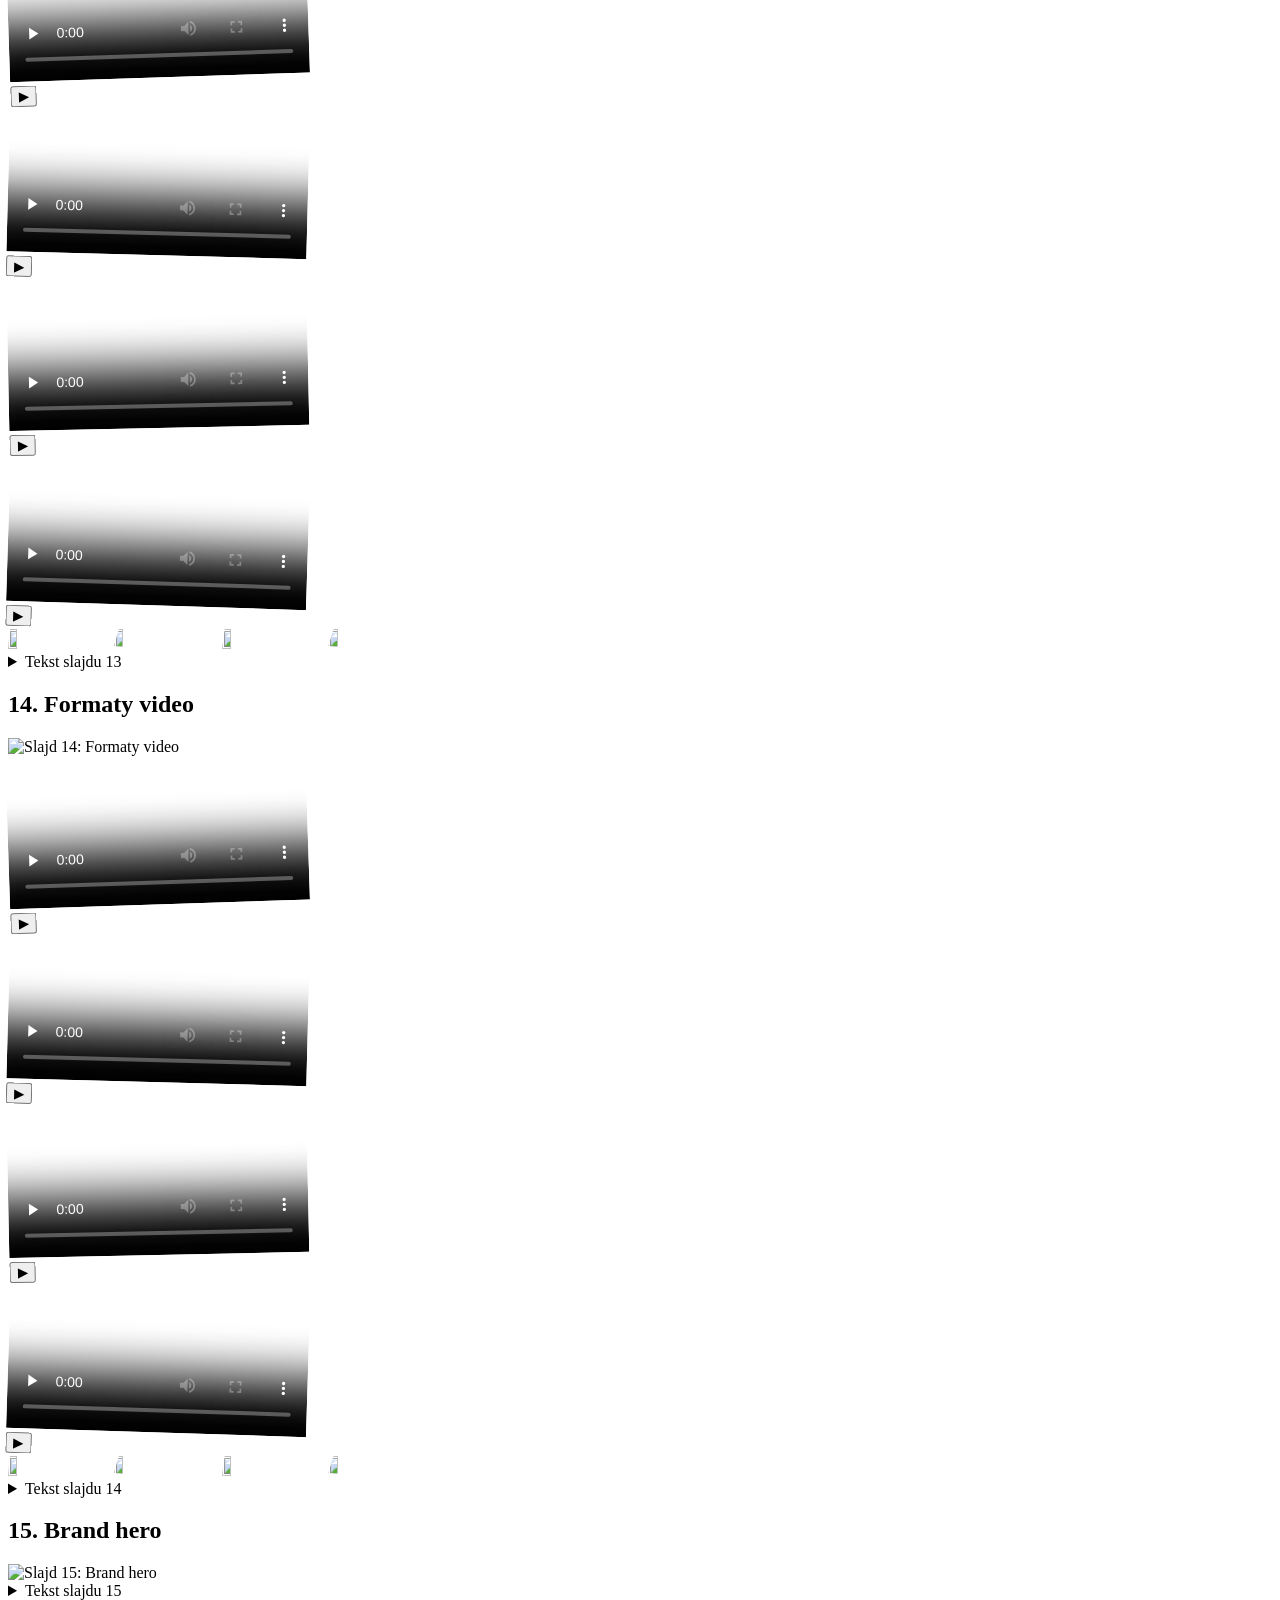
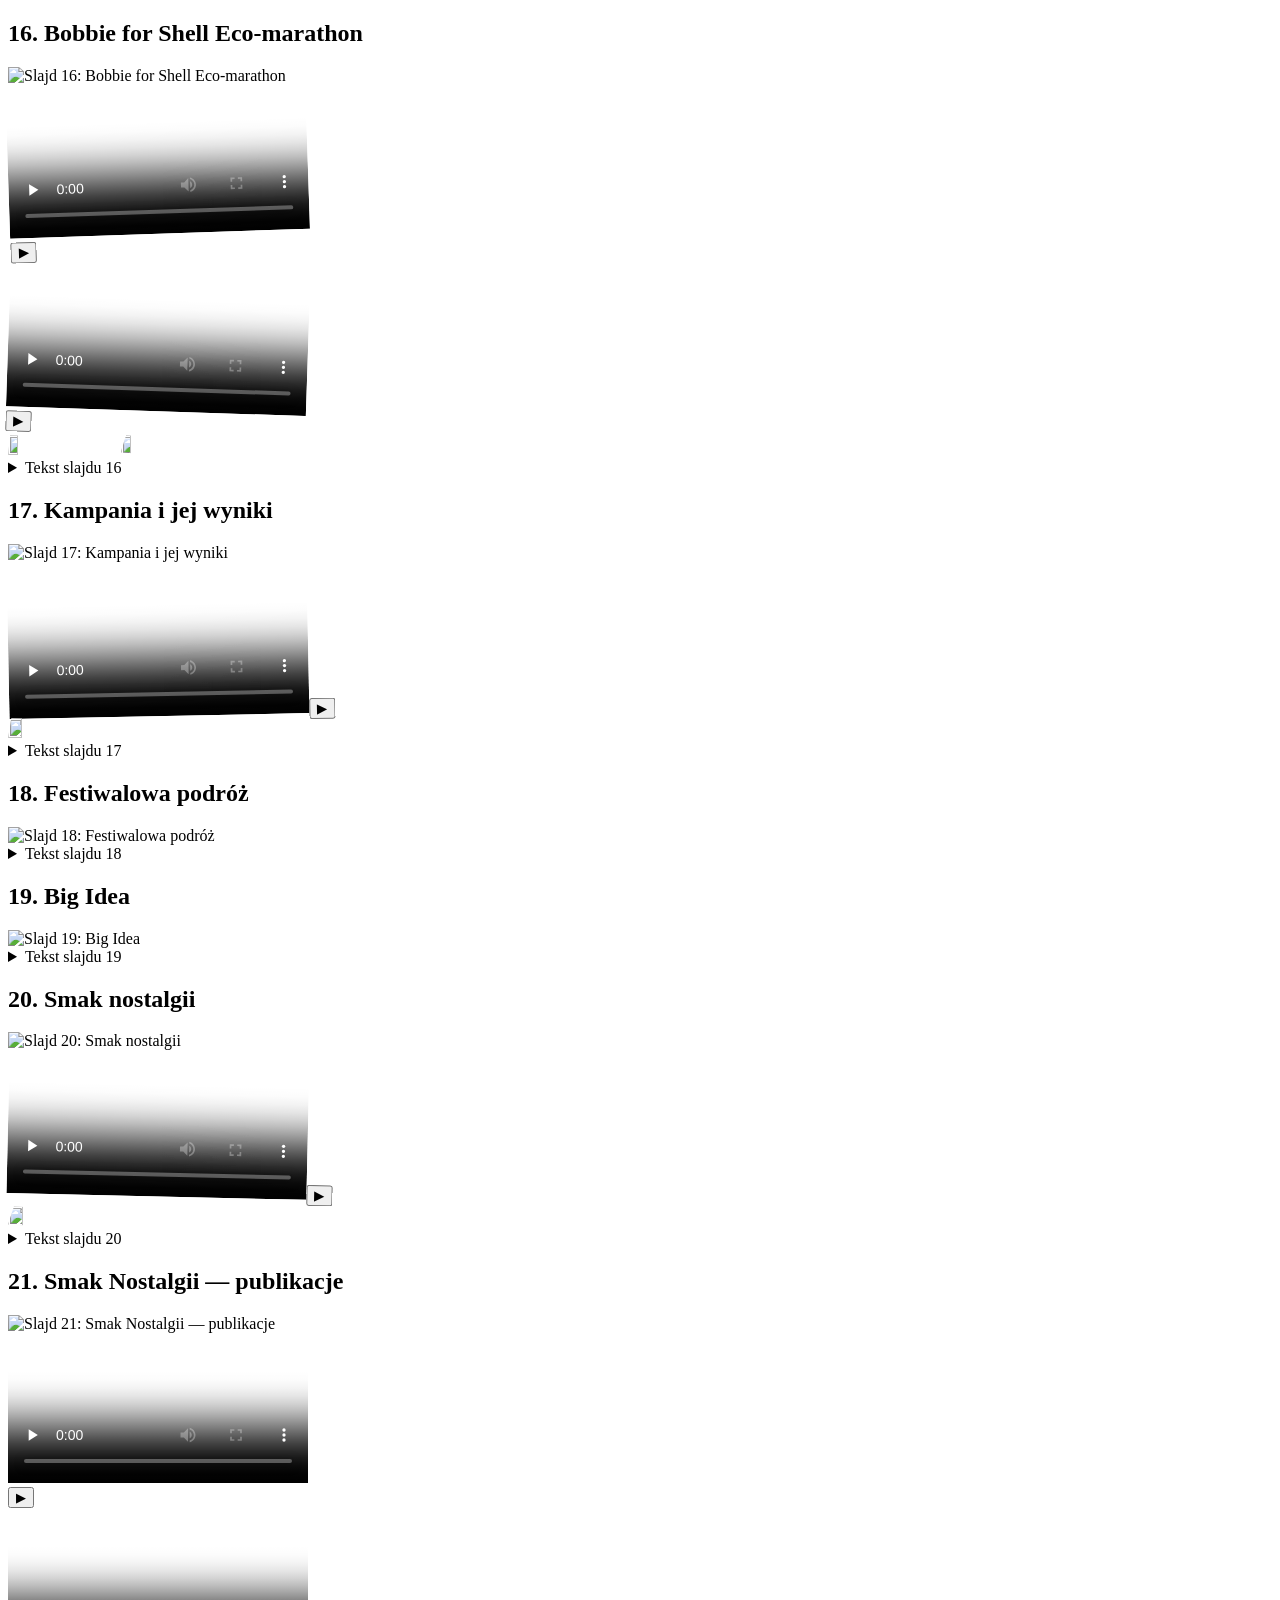
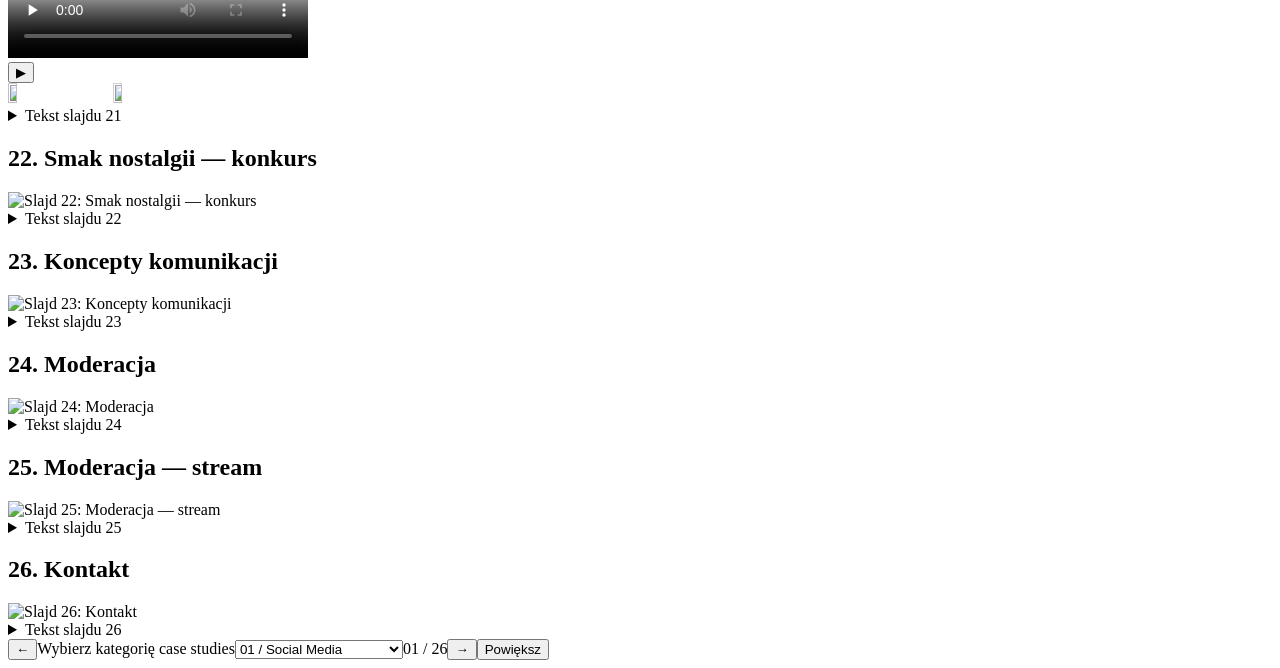
==== commit a6415418: "Simplify PL case-study navigation and move contact beside language switch" ====
--- a/index.html
+++ b/index.html
@@ -4,11 +4,11 @@
 <title>Wiktor Szczepaniak — Creative Copywriter / Social Media Creative</title>
 <meta name="description" content="Portfolio Wiktora Szczepaniaka. Creative Copywriter / Social Media Creative. Social media, koncepty kreatywne, content video i kampanie.">
 <meta property="og:title" content="Wiktor Szczepaniak — portfolio"><meta property="og:description" content="Creative Copywriter / Social Media Creative"><meta property="og:type" content="website">
-<link rel="alternate" hreflang="en" href="en.html"><link rel="alternate" hreflang="pl" href="index.html"><link rel="icon" href="assets/favicon.svg" type="image/svg+xml"><link rel="stylesheet" href="styles.css?v=5"><script src="app.js?v=5" defer></script><noscript><style>.play{display:none!important}.media video{pointer-events:auto!important}.media video::-webkit-media-controls{display:flex!important}</style></noscript><script data-goatcounter="https://wiktor-portfolio.goatcounter.com/count" async src="https://gc.zgo.at/count.js"></script>
+<link rel="alternate" hreflang="en" href="en.html"><link rel="alternate" hreflang="pl" href="index.html"><link rel="icon" href="assets/favicon.svg" type="image/svg+xml"><link rel="stylesheet" href="styles.css?v=5"><script src="app.js?v=5" defer></script><noscript><style>.play{display:none!important}.media video{pointer-events:auto!important}.media video::-webkit-media-controls{display:flex!important}</style></noscript><script src="analytics.js" data-goatcounter-code="wiktor-portfolio" defer></script><script src="engagement.js?v=1" defer></script>
 </head>
 <body><a class="skip" href="#slajd-1">Przejdź do portfolio</a><h1 class="sr-only">Wiktor Szczepaniak — portfolio</h1>
 <div class="progress" aria-hidden="true"><span></span></div>
-<nav class="language-switch" aria-label="Język portfolio"><a href="./index.html" lang="pl" hreflang="pl" data-language="pl" aria-label="Polska wersja portfolio" aria-current="page"><svg viewBox="0 0 24 16" aria-hidden="true"><path fill="#fff" d="M0 0h24v16H0z"/><path fill="#dc143c" d="M0 8h24v8H0z"/></svg><span>PL</span></a><a href="./en.html" lang="en" hreflang="en" data-language="en" aria-label="English portfolio"><svg viewBox="0 0 60 40" aria-hidden="true"><path fill="#012169" d="M0 0h60v40H0z"/><path stroke="#fff" stroke-width="9" d="m0 0 60 40M60 0 0 40"/><path stroke="#c8102e" stroke-width="3" d="m0 0 60 40M60 0 0 40"/><path stroke="#fff" stroke-width="14" d="M30 0v40M0 20h60"/><path stroke="#c8102e" stroke-width="8" d="M30 0v40M0 20h60"/></svg><span>EN</span></a></nav>
+<nav class="language-switch" aria-label="Język portfolio"><a href="./index.html" lang="pl" hreflang="pl" data-language="pl" aria-label="Polska wersja portfolio" aria-current="page"><svg viewBox="0 0 24 16" aria-hidden="true"><path fill="#fff" d="M0 0h24v16H0z"/><path fill="#dc143c" d="M0 8h24v8H0z"/></svg><span>PL</span></a><a href="./en.html" lang="en" hreflang="en" data-language="en" aria-label="English portfolio"><svg viewBox="0 0 60 40" aria-hidden="true"><path fill="#012169" d="M0 0h60v40H0z"/><path stroke="#fff" stroke-width="9" d="m0 0 60 40M60 0 0 40"/><path stroke="#c8102e" stroke-width="3" d="m0 0 60 40M60 0 0 40"/><path stroke="#fff" stroke-width="14" d="M30 0v40M0 20h60"/><path stroke="#c8102e" stroke-width="8" d="M30 0v40M0 20h60"/></svg><span>EN</span></a><a href="#slajd-26" class="contact-shortcut" aria-label="Przejdź do kontaktu">Kontakt ↗</a></nav>
 <main><section class="slide" id="slajd-1" aria-labelledby="heading-1" data-number="1">
       <h2 id="heading-1" class="sr-only">01. Portfolio</h2>
       <div class="canvas"><img class="slide-image" src="assets/slides/01.webp?v=3" alt="Slajd 1: Portfolio" width="2880" height="1620" loading="eager" fetchpriority="high" decoding="async" data-fallback="assets/slides/01.jpg"><img data-portfolio-patch="wand1" src="[data-uri]" alt="🪄" style="position:absolute;left:31.25%;top:65.555556%;width:2.1875%;height:3.888889%;z-index:8;pointer-events:none"></div>
@@ -485,7 +485,7 @@
 TELEFON
 +48 782 819 517</p></details>
     </section></main>
-<nav class="toolbar" aria-label="Nawigacja portfolio"><button id="prev" title="Poprzedni slajd" aria-label="Poprzedni slajd">←</button><label class="sr-only" for="slide-select">Wybierz slajd</label><select id="slide-select"><option value="1">01 / Portfolio</option><option value="2">02 / O mnie</option><option value="3">03 / Specjalizacje</option><option value="4">04 / Case studies</option><option value="5">05 / Social Media</option><option value="6">06 / Tone of Voice</option><option value="7">07 / Moje sociale</option><option value="8">08 / Organic</option><option value="9">09 / RTMy i okazje</option><option value="10">10 / Konkursy</option><option value="11">11 / Briefing i współprace z influencerami</option><option value="12">12 / Content video</option><option value="13">13 / Formaty</option><option value="14">14 / Formaty video</option><option value="15">15 / Brand hero</option><option value="16">16 / Bobbie for Shell Eco-marathon</option><option value="17">17 / Kampania i jej wyniki</option><option value="18">18 / Festiwalowa podróż</option><option value="19">19 / Big Idea</option><option value="20">20 / Smak nostalgii</option><option value="21">21 / Smak Nostalgii — publikacje</option><option value="22">22 / Smak nostalgii — konkurs</option><option value="23">23 / Koncepty komunikacji</option><option value="24">24 / Moderacja</option><option value="25">25 / Moderacja — stream</option><option value="26">26 / Kontakt</option></select><button id="next" title="Następny slajd" aria-label="Następny slajd">→</button><span class="separator"></span><button id="zoom" title="Powiększ slajd" aria-label="Powiększ slajd">Powiększ</button><a href="#slajd-26" class="contact">Kontakt ↗</a></nav>
+<nav class="toolbar" aria-label="Nawigacja portfolio"><button id="prev" title="Poprzedni slajd" aria-label="Poprzedni slajd">←</button><label class="sr-only" for="slide-select">Wybierz kategorię case studies</label><select id="slide-select" aria-label="Wybierz kategorię case studies"><option value="0" hidden disabled>Case Studies</option><option value="5">01 / Social Media</option><option value="12">02 / Content Video</option><option value="15">03 / Brand Hero</option><option value="18">04 / Big Idea i Kampanie</option><option value="24">05 / Moderacja</option></select><span class="slide-count" id="slide-count" aria-label="Slide number">01 / 26</span><button id="next" title="Następny slajd" aria-label="Następny slajd">→</button><span class="separator"></span><button id="zoom" title="Powiększ slajd" aria-label="Powiększ slajd">Powiększ</button></nav>
 <dialog id="viewer" aria-label="Powiększony slajd"><div class="viewer-toolbar"><button id="zoom-out" aria-label="Pomniejsz">−</button><span id="zoom-level">100%</span><button id="zoom-in" aria-label="Powiększ">+</button><button id="close-viewer">Zamknij ×</button></div><div class="viewer-scroll"><div class="viewer-content"></div></div></dialog>
 <noscript><p class="nojs">Portfolio można przewijać bez JavaScript. Aby odtwarzać filmy, otwórz pliki w folderze assets/video.</p></noscript>
 </body></html>
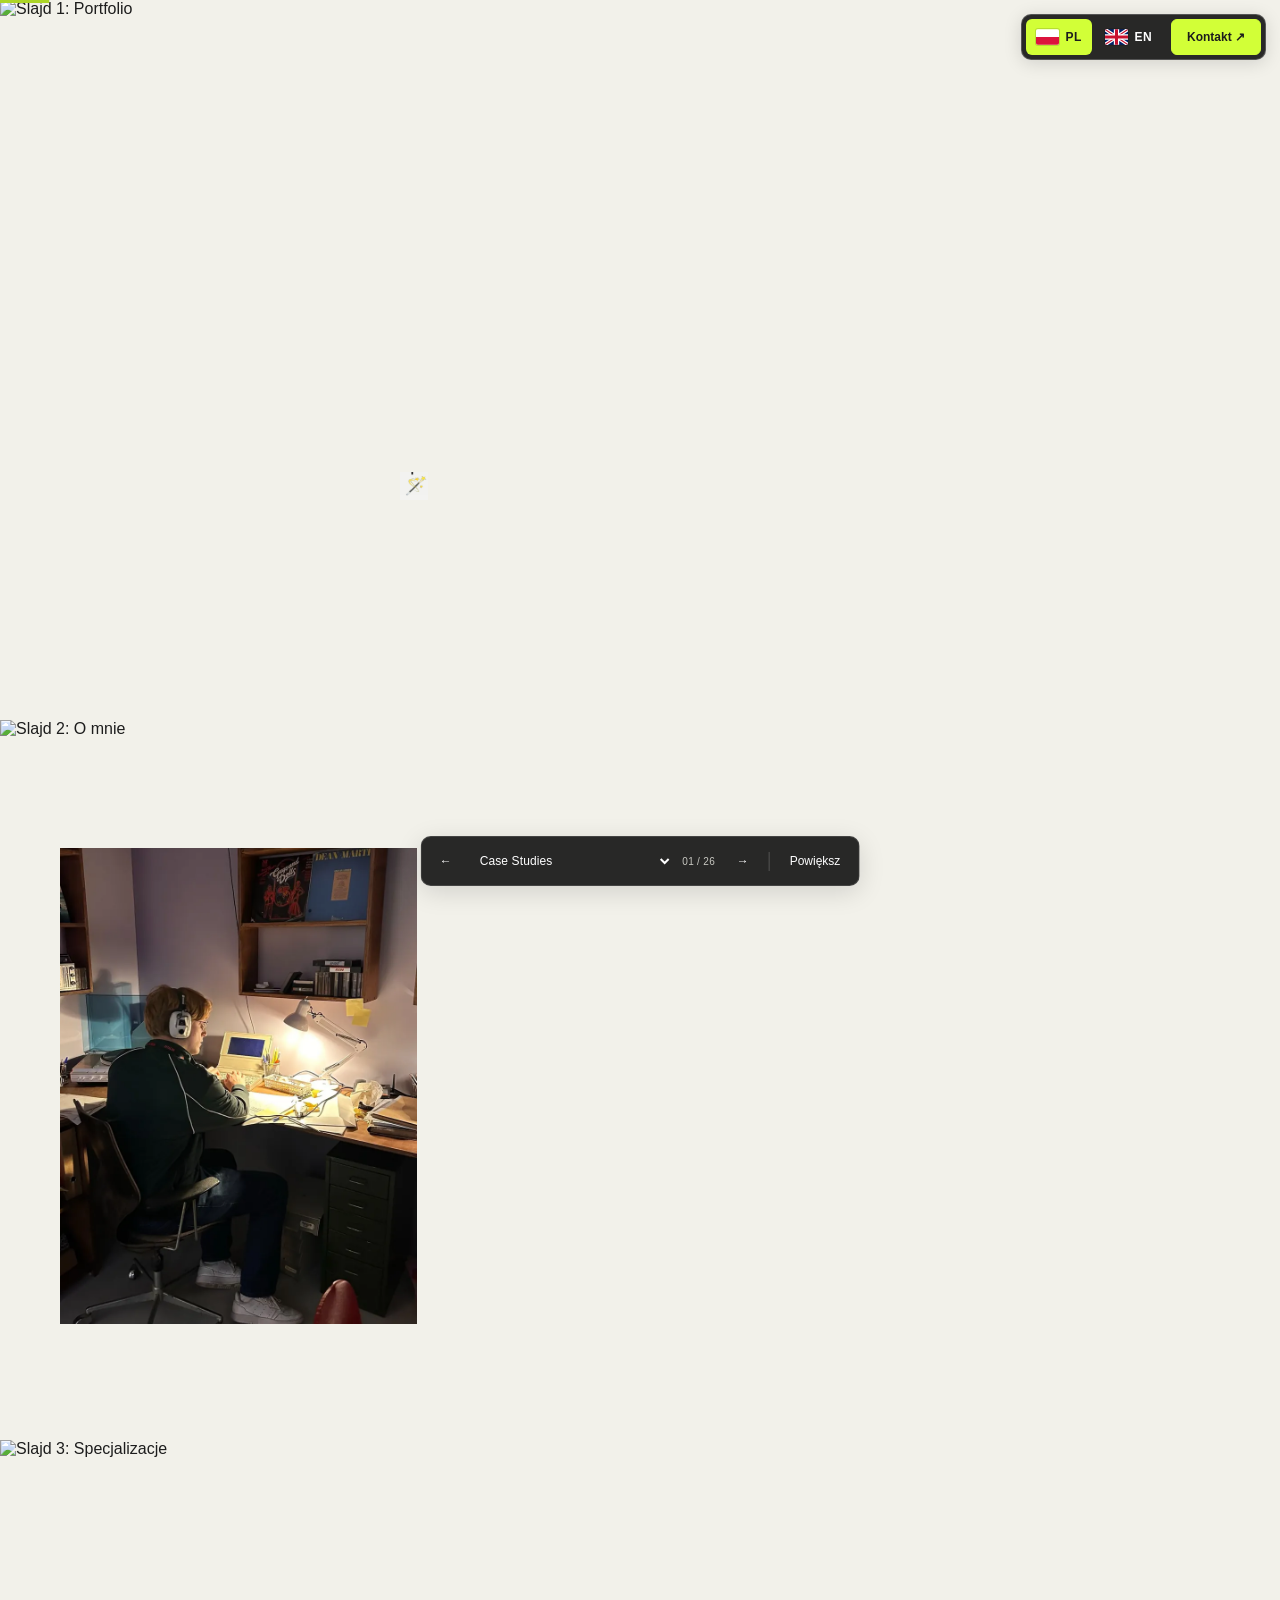
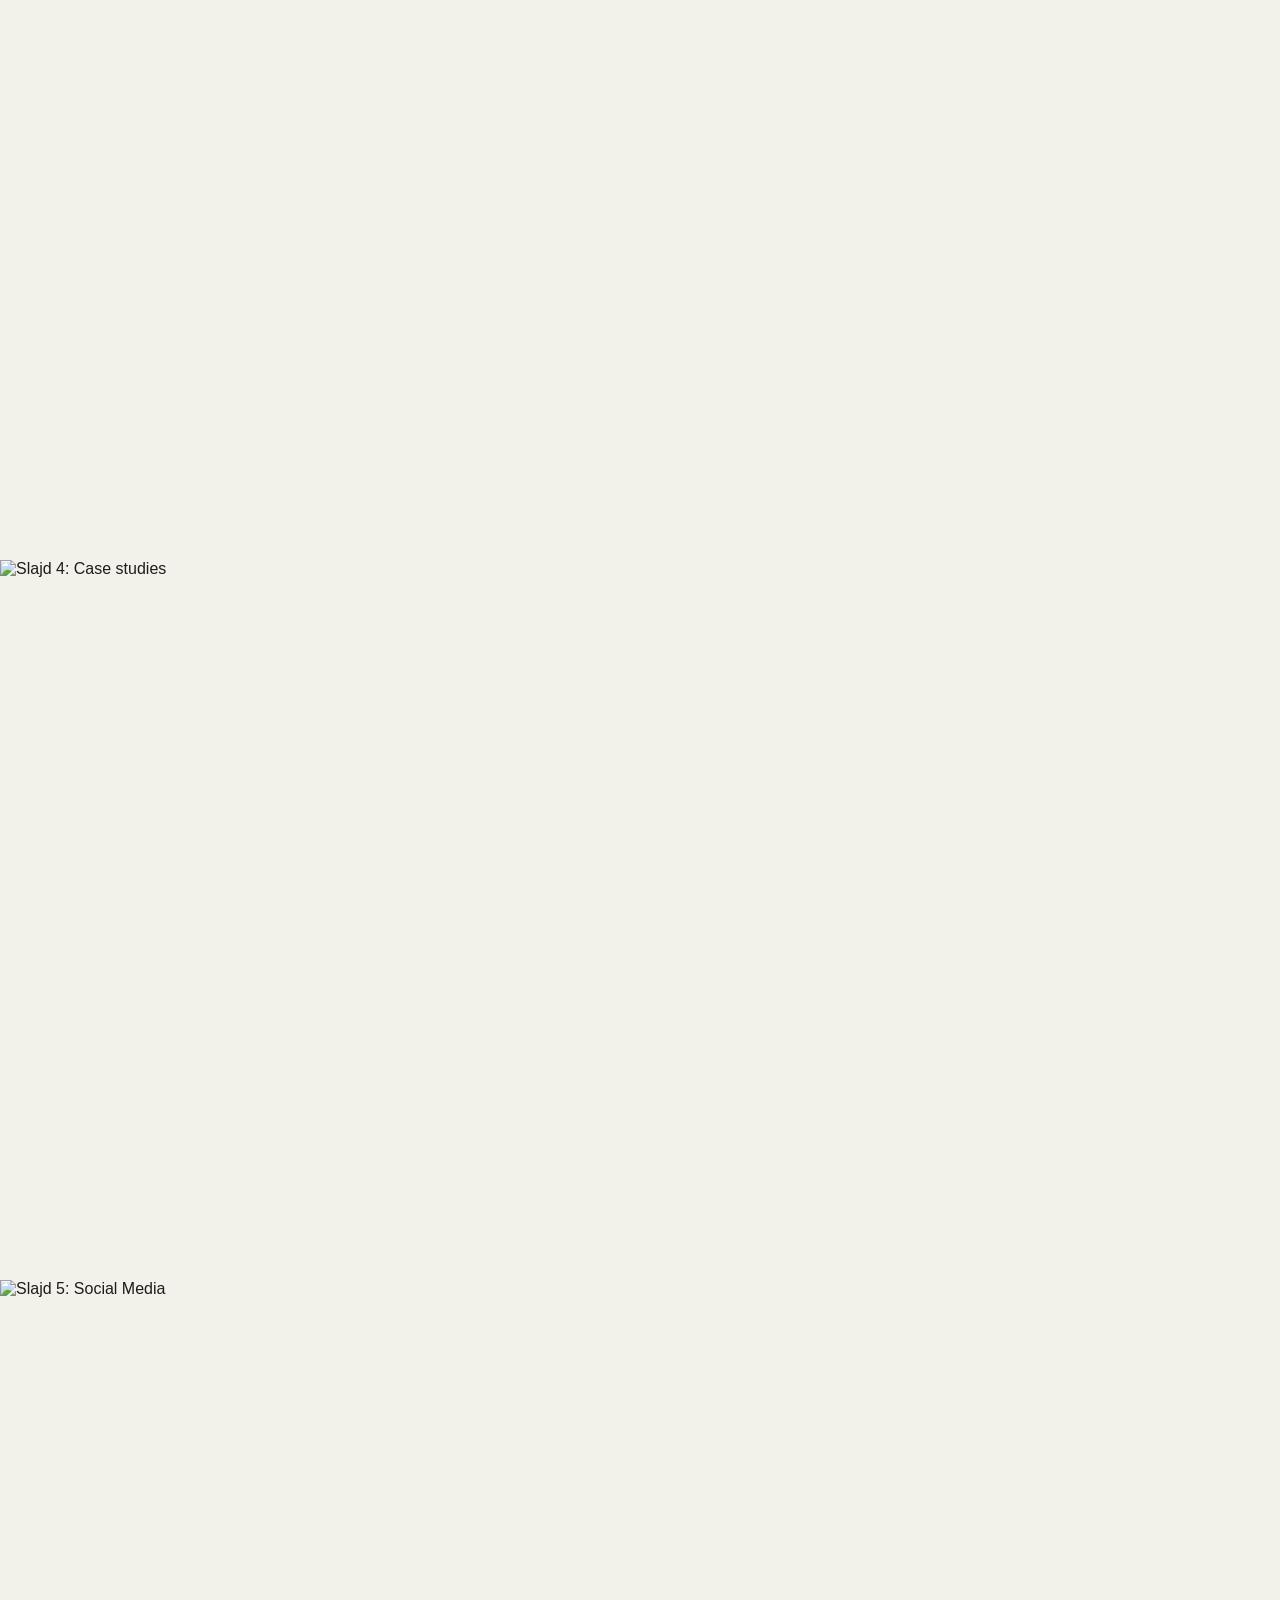
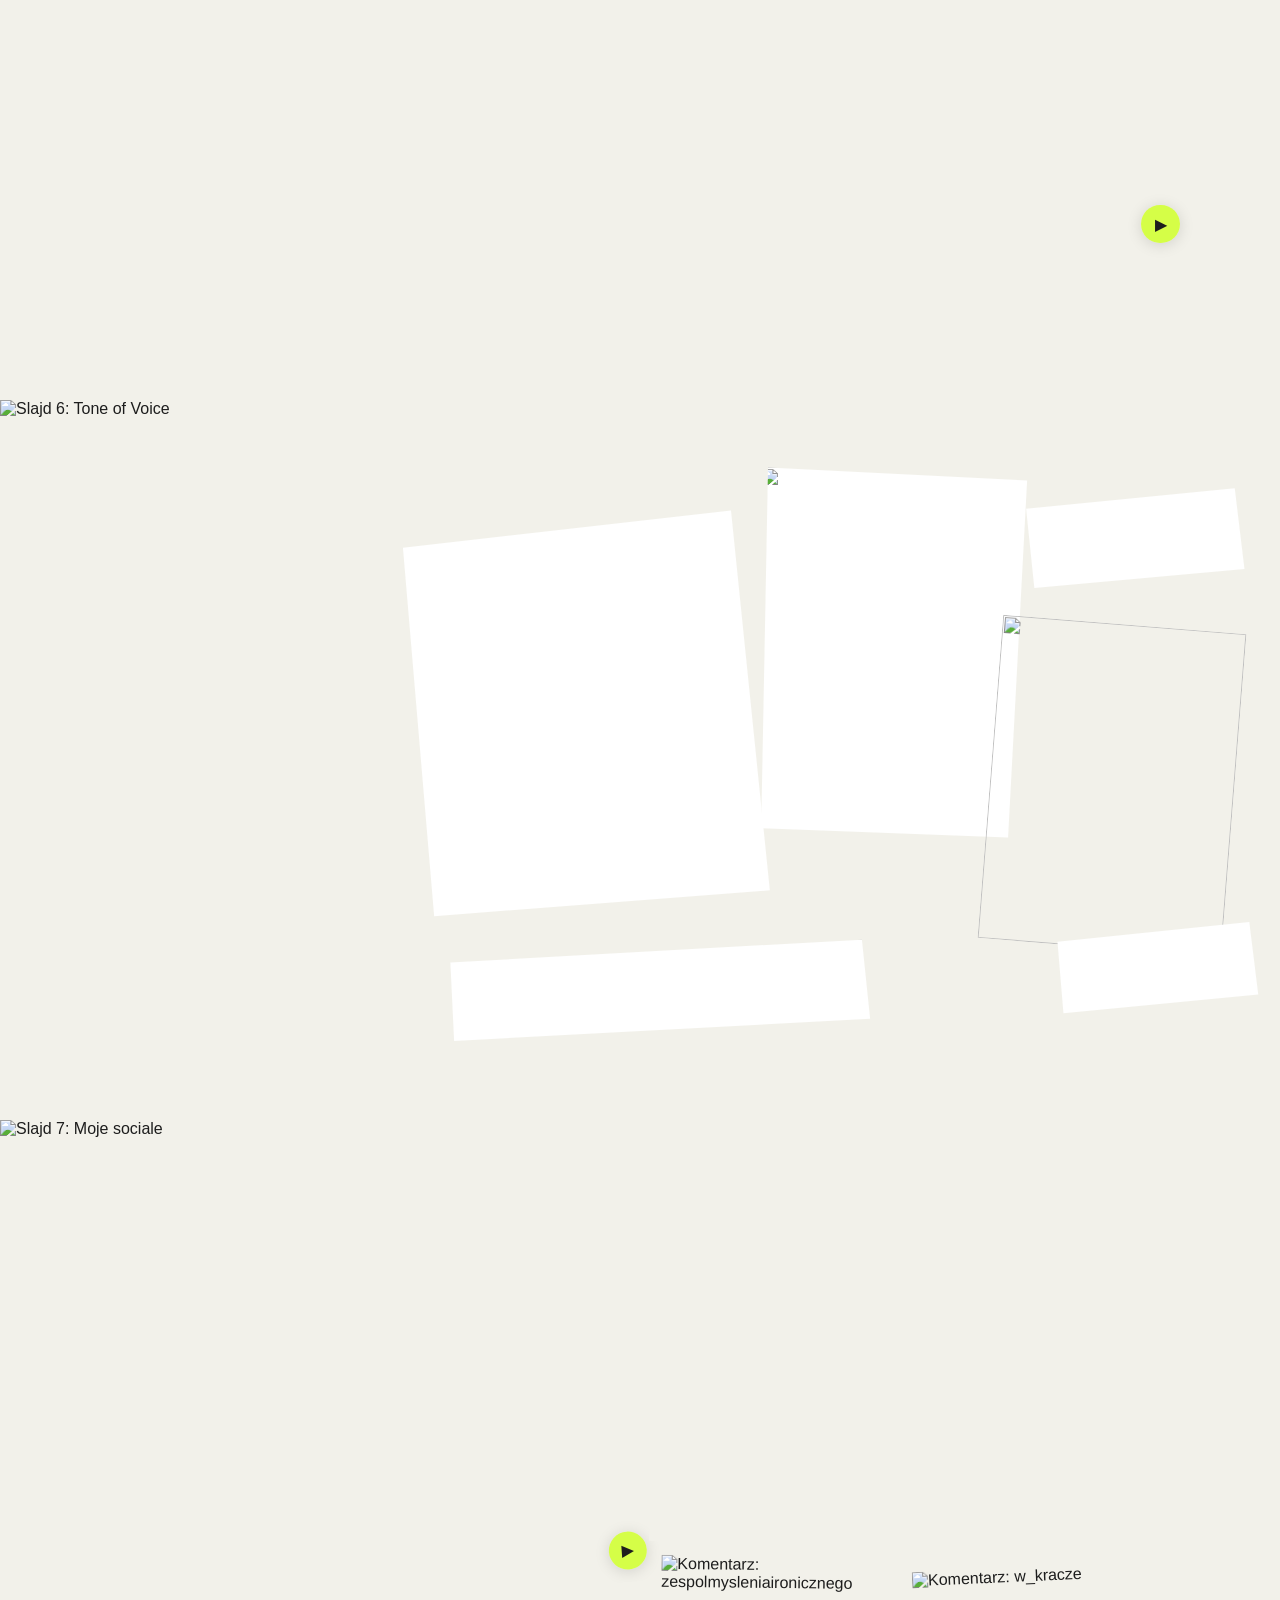
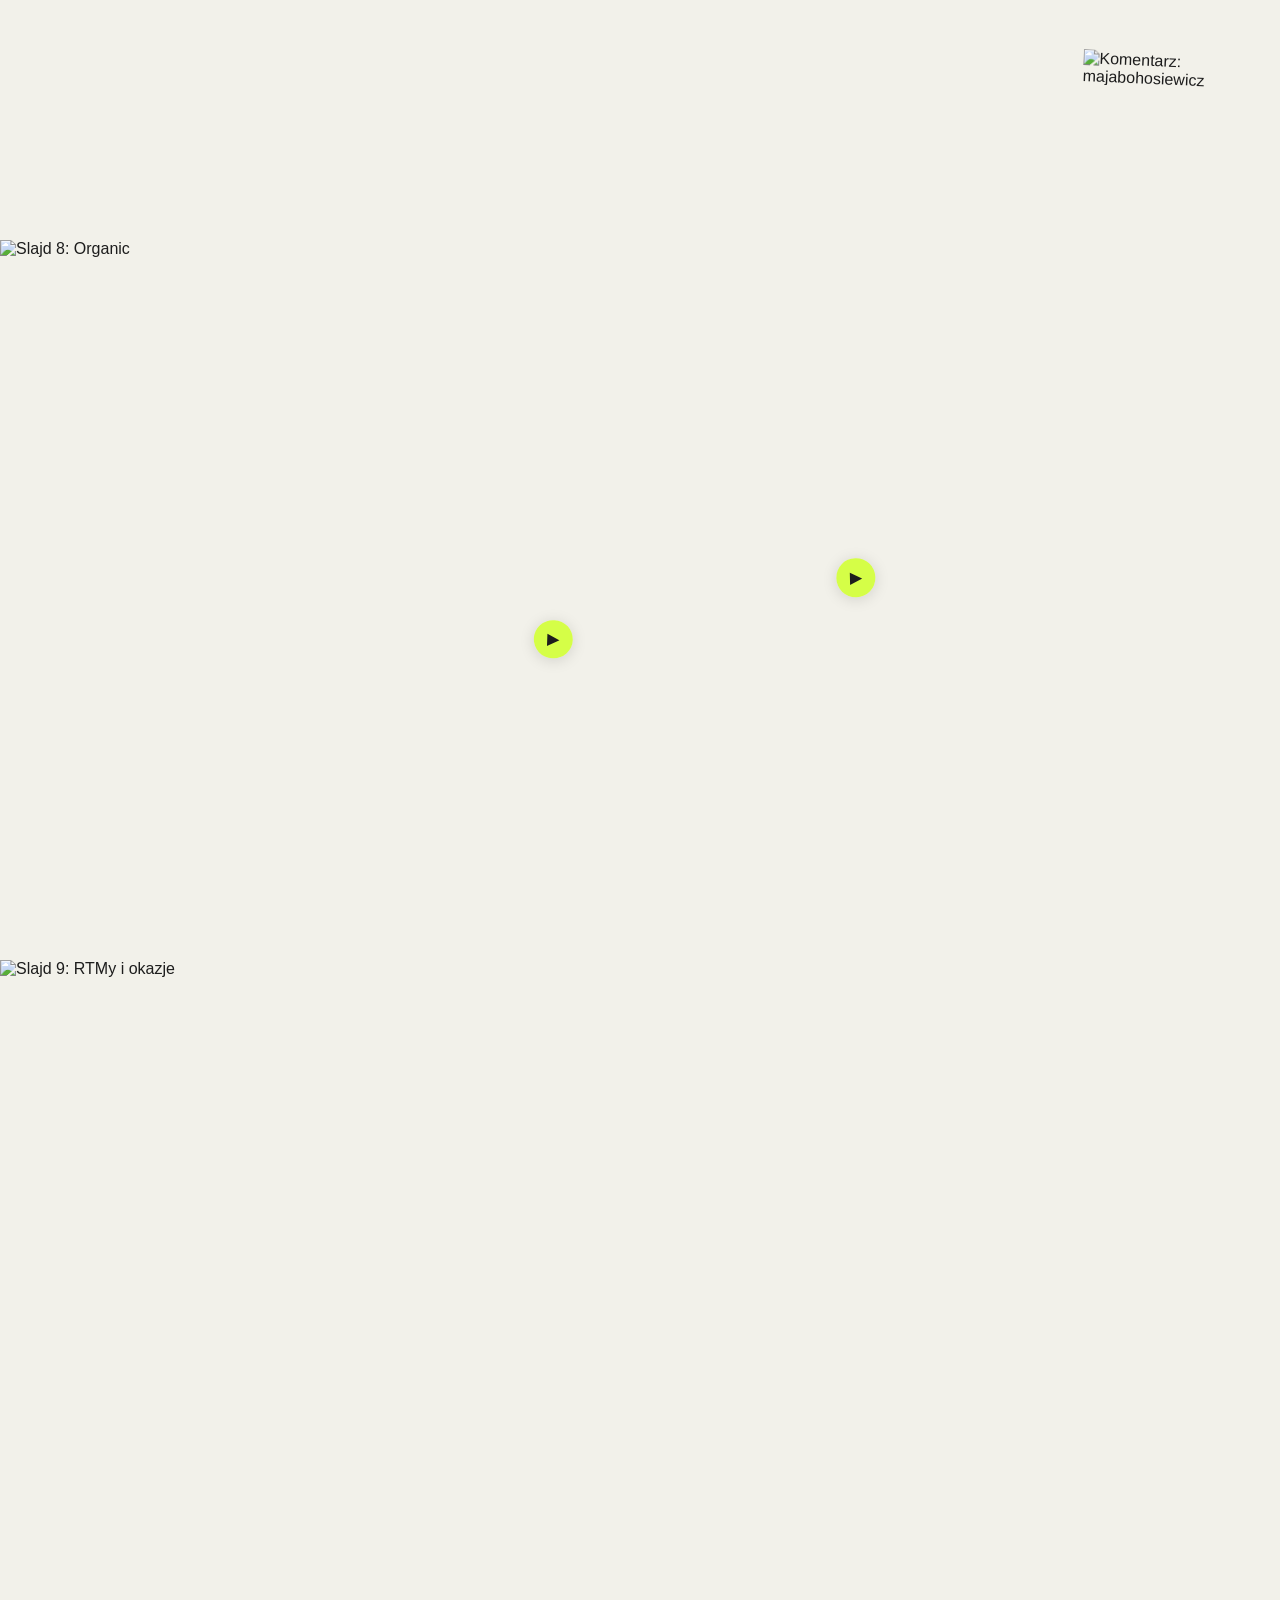
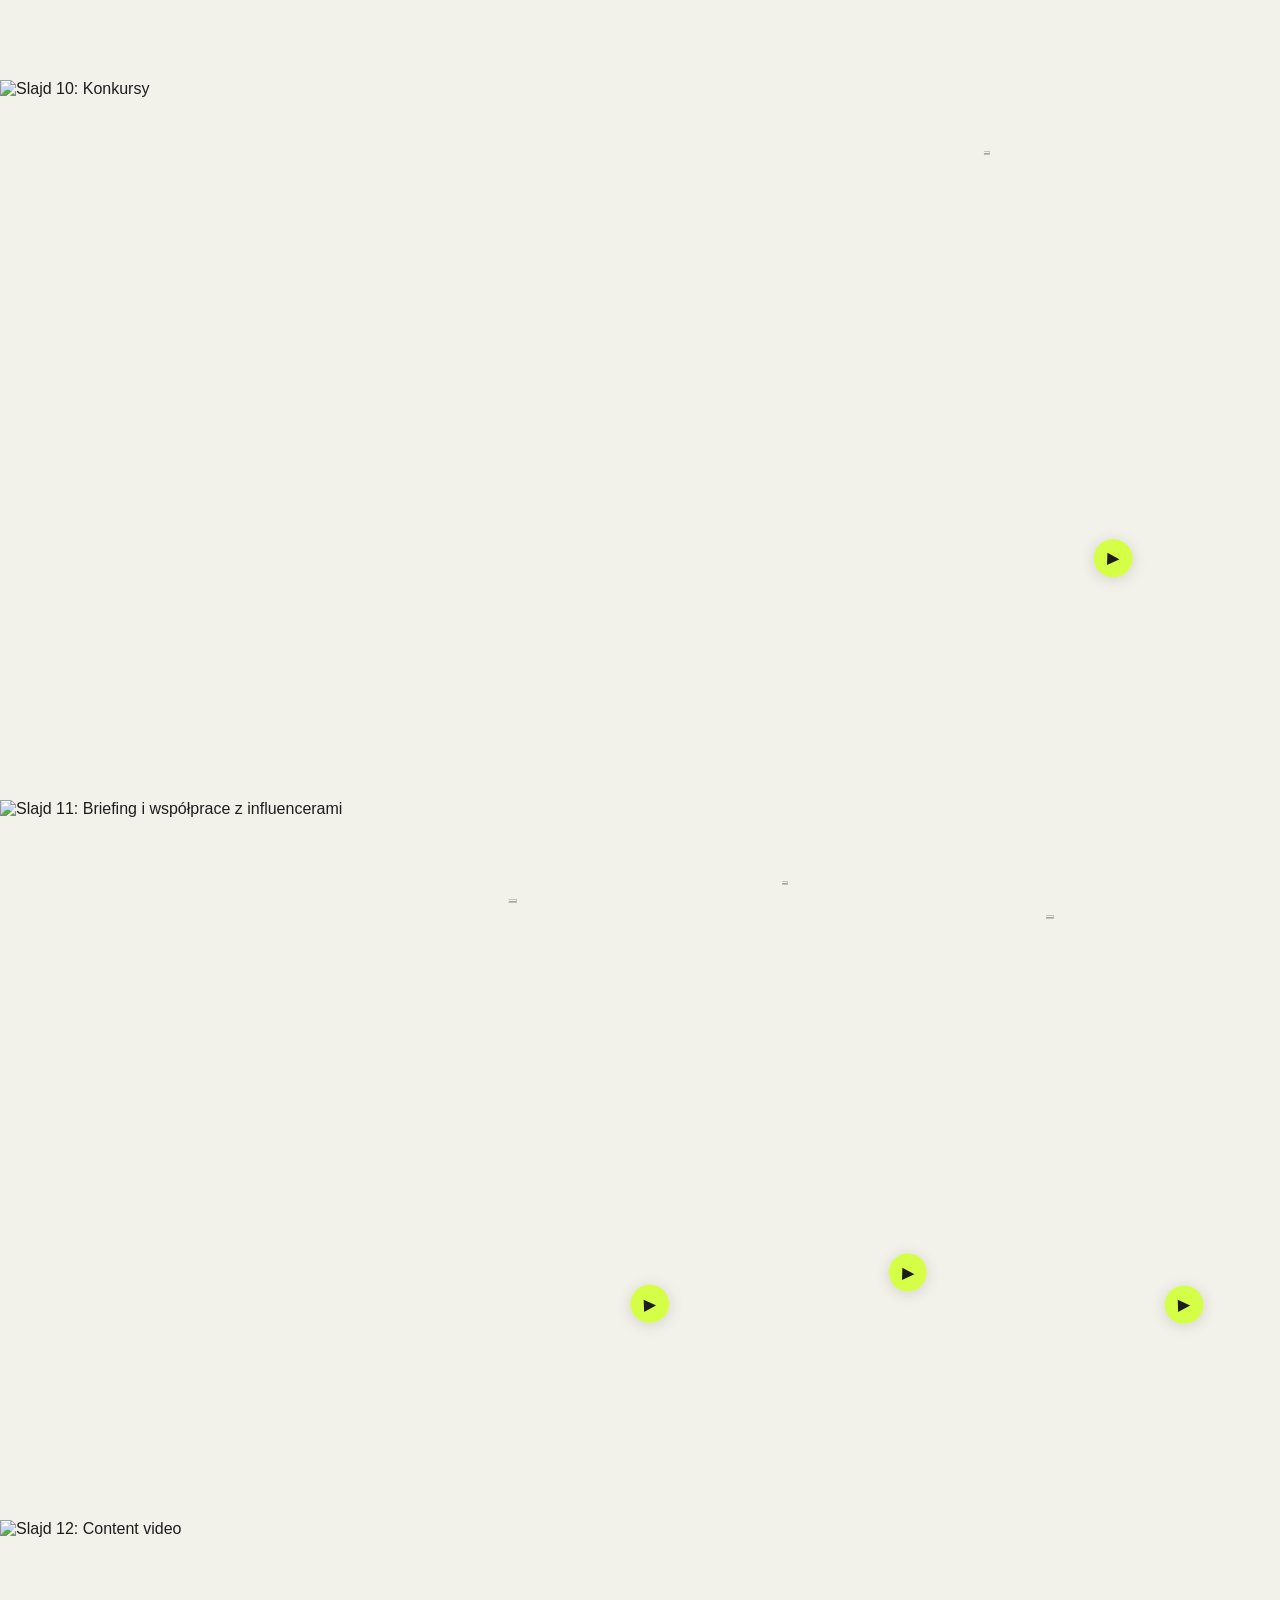
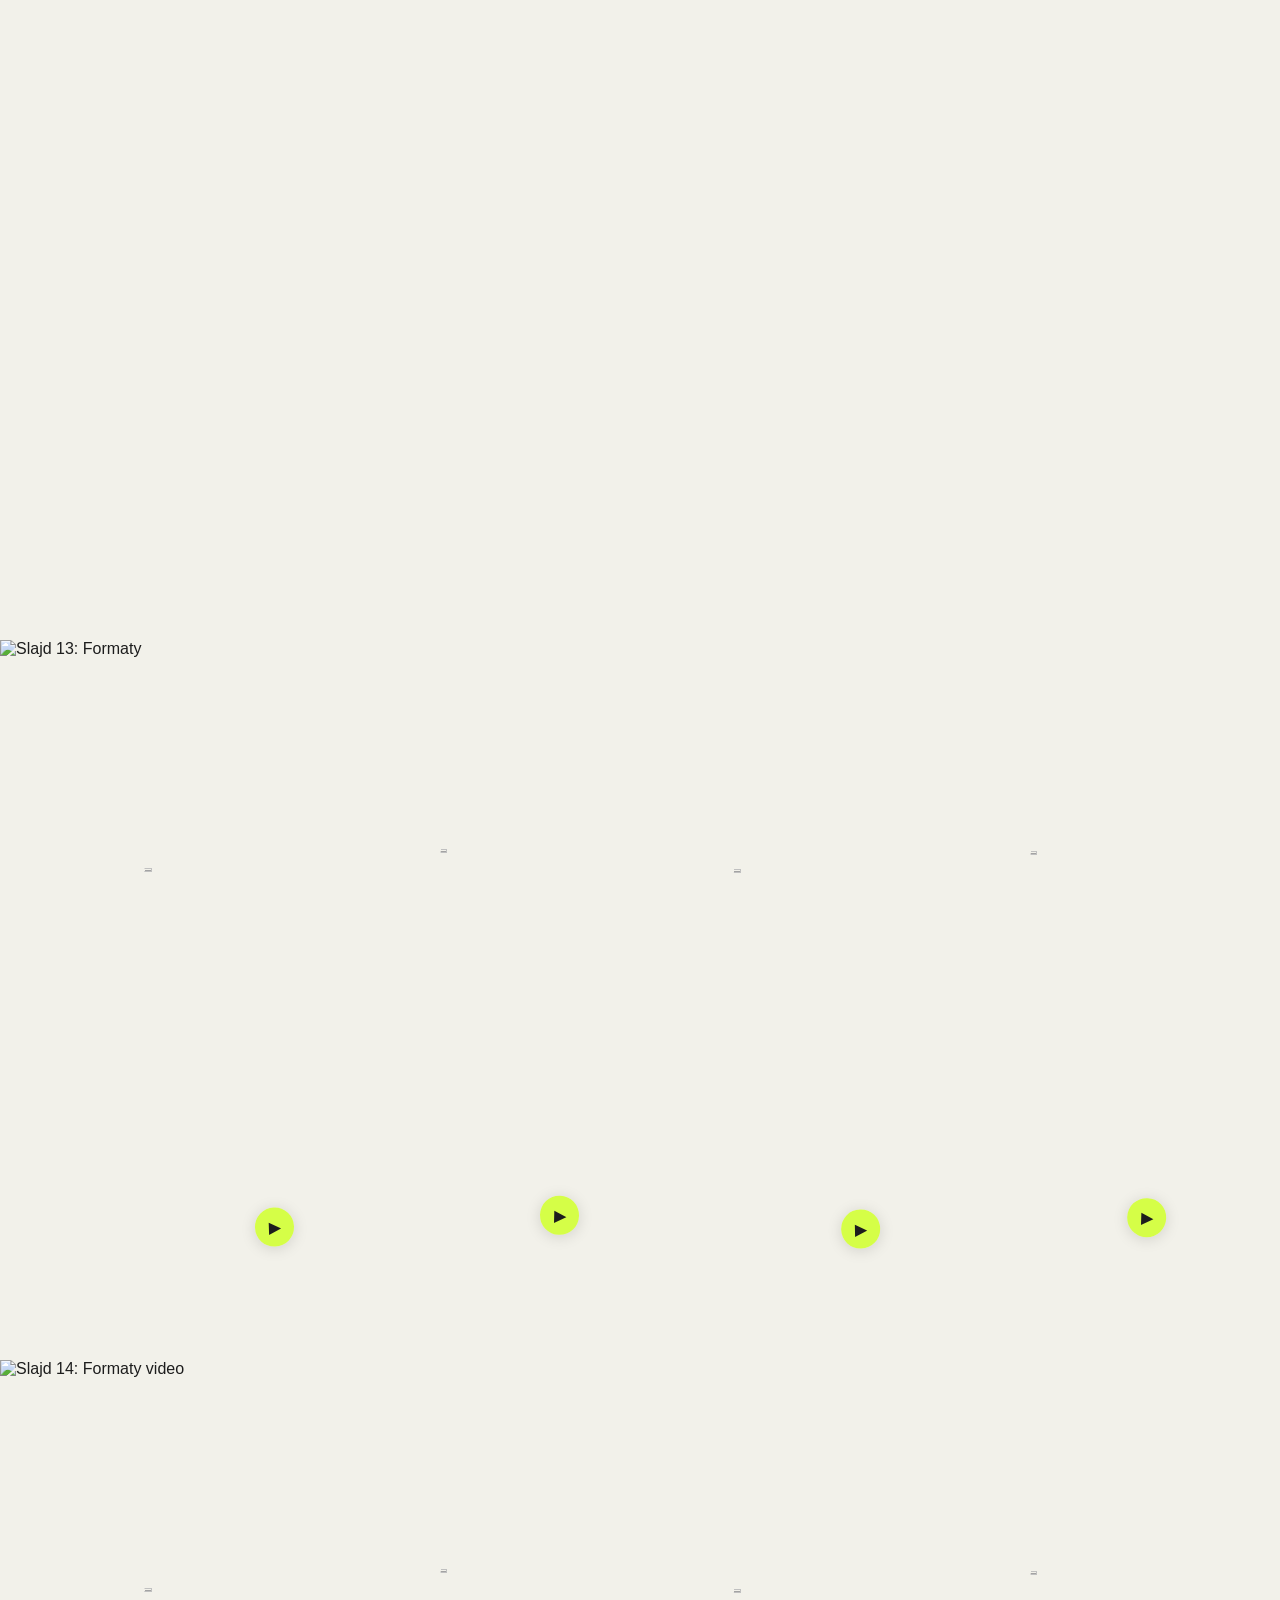
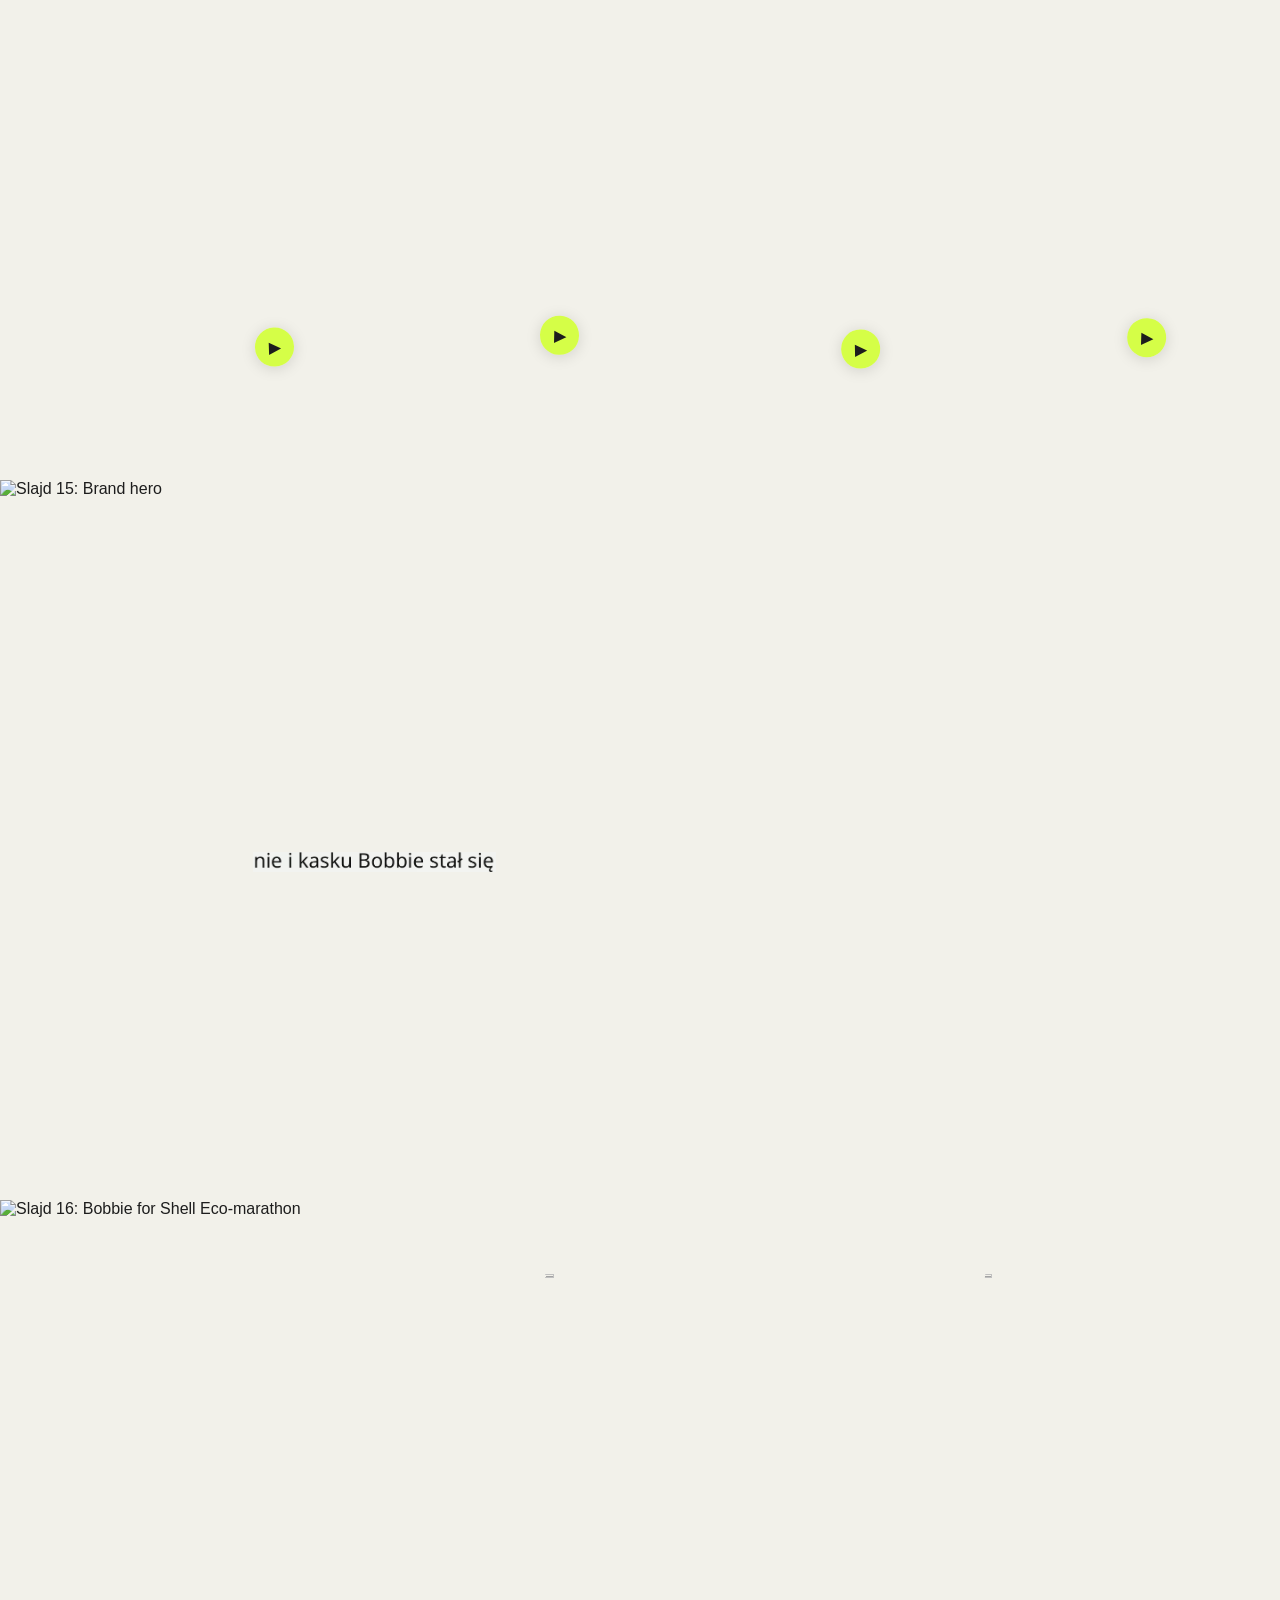
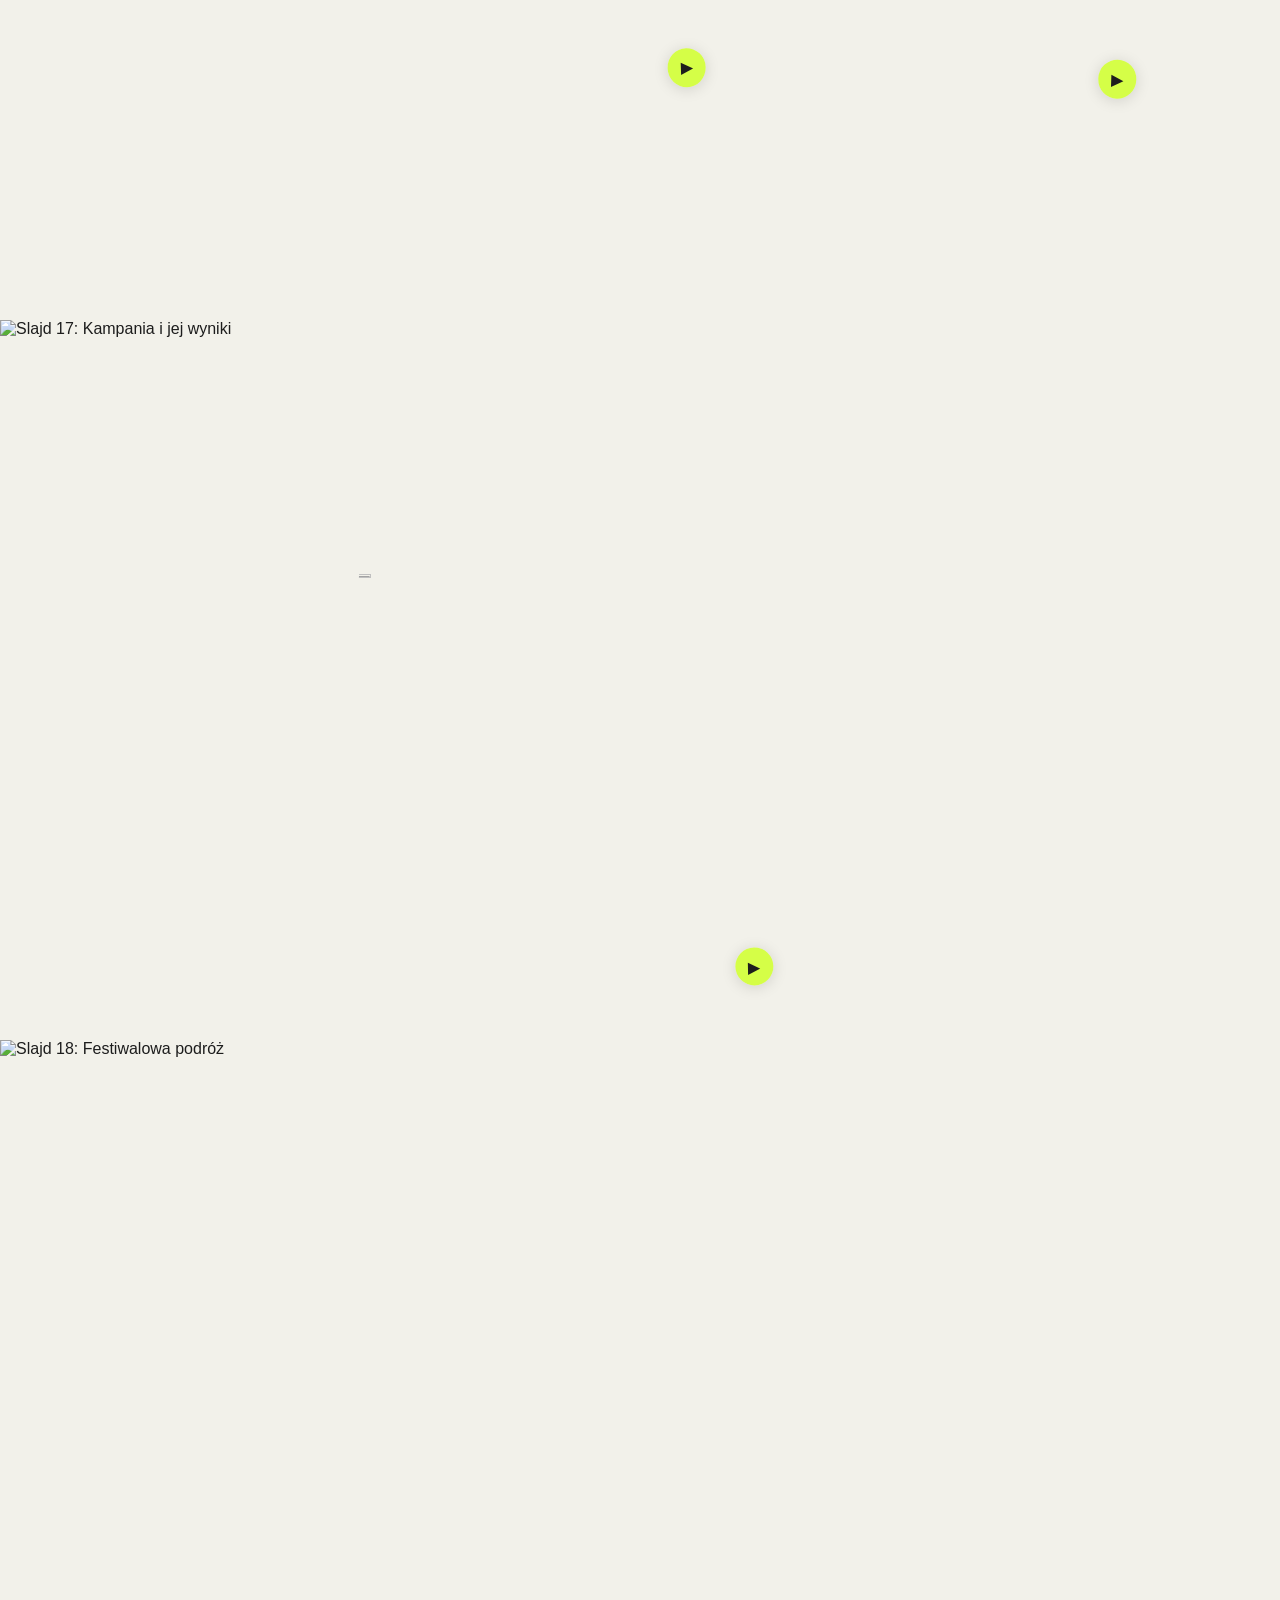
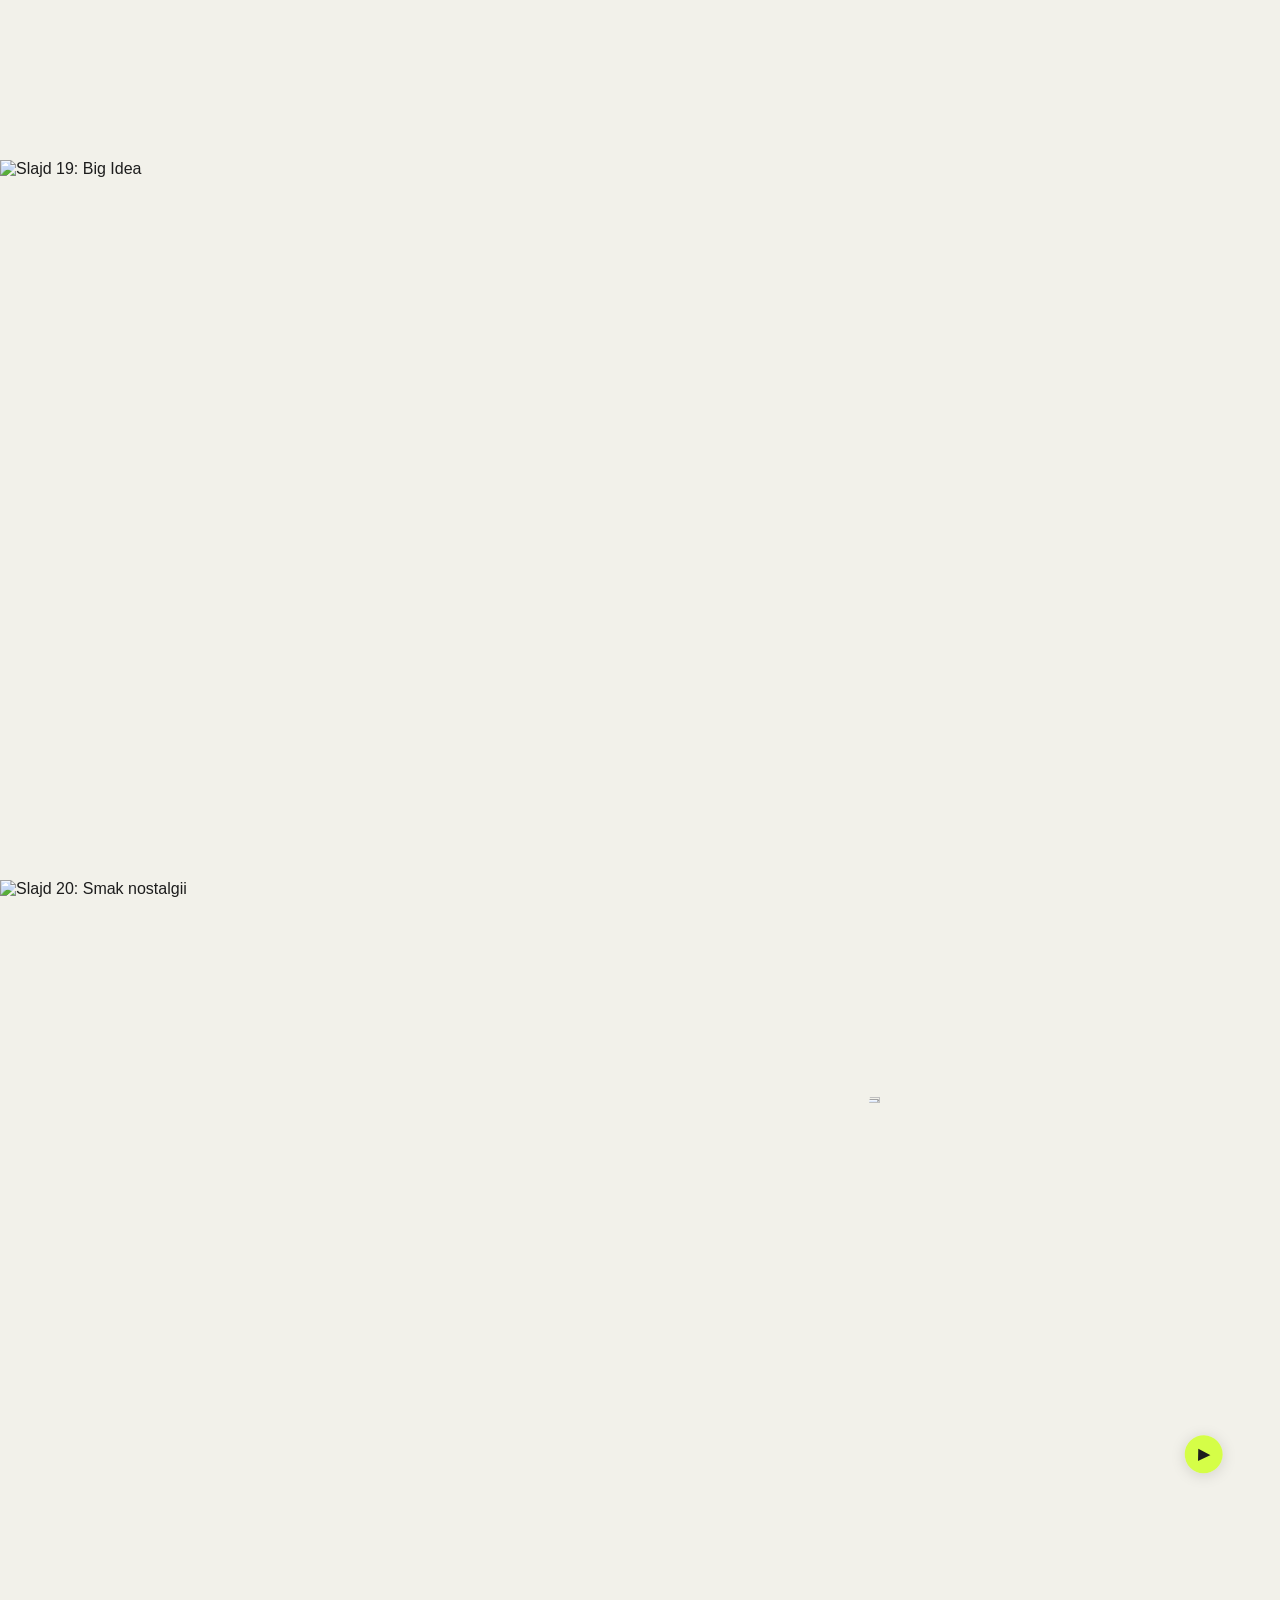
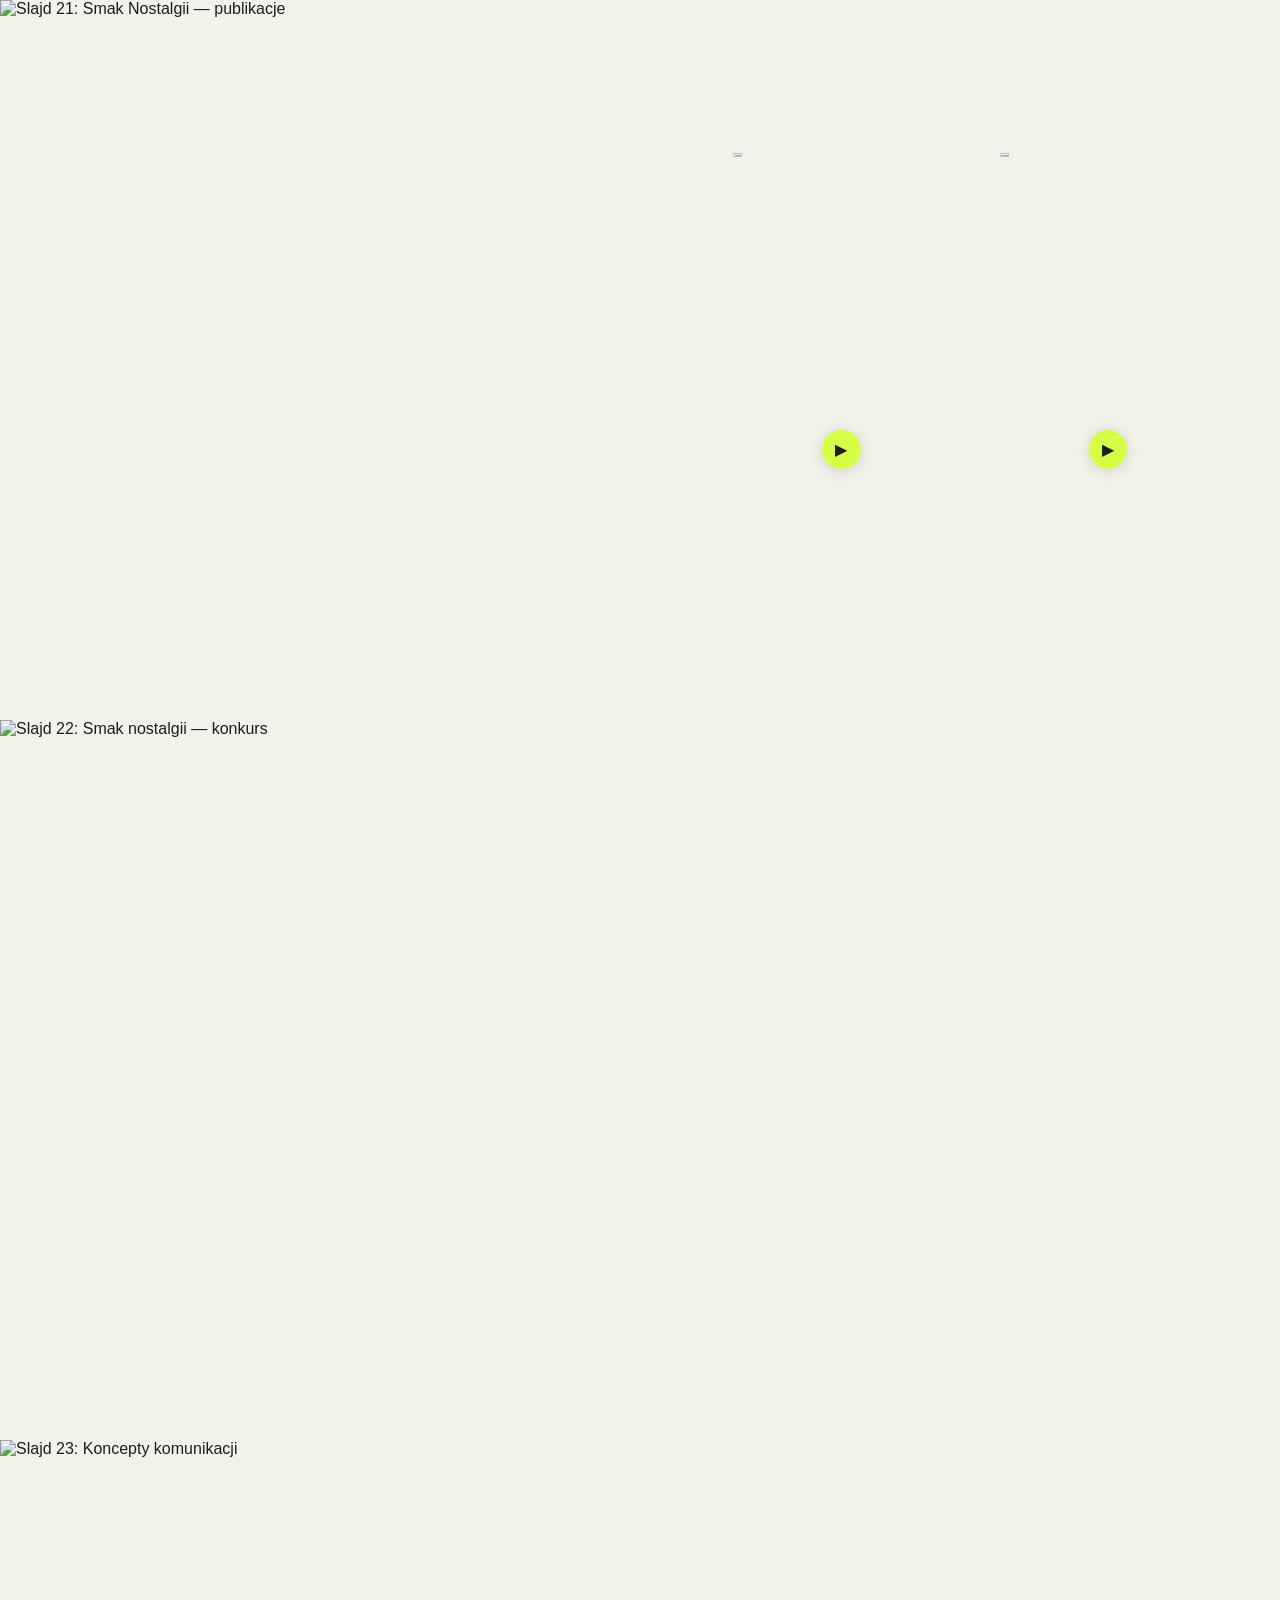
==== commit 105e7fde: "Restore official direct GoatCounter tracking on PL portfolio page" ====
--- a/index.html
+++ b/index.html
@@ -4,7 +4,7 @@
 <title>Wiktor Szczepaniak — Creative Copywriter / Social Media Creative</title>
 <meta name="description" content="Portfolio Wiktora Szczepaniaka. Creative Copywriter / Social Media Creative. Social media, koncepty kreatywne, content video i kampanie.">
 <meta property="og:title" content="Wiktor Szczepaniak — portfolio"><meta property="og:description" content="Creative Copywriter / Social Media Creative"><meta property="og:type" content="website">
-<link rel="alternate" hreflang="en" href="en.html"><link rel="alternate" hreflang="pl" href="index.html"><link rel="icon" href="assets/favicon.svg" type="image/svg+xml"><link rel="stylesheet" href="styles.css?v=5"><script src="app.js?v=5" defer></script><noscript><style>.play{display:none!important}.media video{pointer-events:auto!important}.media video::-webkit-media-controls{display:flex!important}</style></noscript><script src="analytics.js" data-goatcounter-code="wiktor-portfolio" defer></script><script src="engagement.js?v=1" defer></script>
+<link rel="alternate" hreflang="en" href="en.html"><link rel="alternate" hreflang="pl" href="index.html"><link rel="icon" href="assets/favicon.svg" type="image/svg+xml"><link rel="stylesheet" href="styles.css?v=5"><script src="app.js?v=5" defer></script><noscript><style>.play{display:none!important}.media video{pointer-events:auto!important}.media video::-webkit-media-controls{display:flex!important}</style></noscript><script>window.goatcounter={path:function(){return location.pathname==="/portfolio/en.html"?"/portfolio/en.html":"/portfolio/"},title:function(){return location.pathname==="/portfolio/en.html"?"Portfolio EN":"Portfolio PL"}};</script><script data-goatcounter="https://wiktor-portfolio.goatcounter.com/count" async src="https://gc.zgo.at/count.js"></script><script src="engagement.js?v=1" defer></script>
 </head>
 <body><a class="skip" href="#slajd-1">Przejdź do portfolio</a><h1 class="sr-only">Wiktor Szczepaniak — portfolio</h1>
 <div class="progress" aria-hidden="true"><span></span></div>
--- a/styles.css
+++ b/styles.css
@@ -0,0 +1,45 @@
+:root{color-scheme:light;--paper:#f2f1ea;--ink:#1d1d1d;--accent:#d2ff37;font-family:Arial,Helvetica,sans-serif;color:var(--ink);background:var(--paper)}
+*{box-sizing:border-box}body{margin:0;padding:0 0 82px}button,select,a{-webkit-tap-highlight-color:transparent}button,select{font:inherit}button,a,select{touch-action:manipulation}button{cursor:pointer}button:focus-visible,a:focus-visible,select:focus-visible,summary:focus-visible{outline:3px solid #385000;outline-offset:4px}button:disabled{opacity:.28;cursor:default}
+main{max-width:1920px;margin:auto}.slide{position:relative;width:100%;scroll-margin-top:10px;isolation:isolate}.canvas{position:relative;width:100%;aspect-ratio:16/9;overflow:hidden;background:var(--paper)}.slide-image{display:block;width:100%;height:100%;object-fit:contain}.slide.reveal{animation:arrive .5s cubic-bezier(.2,.65,.3,1) both}@keyframes arrive{from{opacity:.68;transform:translateY(8px)}to{opacity:1;transform:none}}
+.hotspot{position:absolute;display:block;z-index:2;border-radius:2px;transition:background .16s,box-shadow .16s;min-height:8px}.hotspot:hover,.hotspot:focus-visible{background:#cfff3728;box-shadow:0 2px 0 #8bac1b}.media{position:absolute;z-index:3}.media video{display:block;width:100%;height:100%;object-fit:contain;background:transparent}.media:not(.playing) video{pointer-events:none}.media:not(.playing) video::-webkit-media-controls{display:none!important}.play{position:absolute;inset:0;border:0;background:transparent;color:#1d1d1d;display:flex;align-items:flex-end;justify-content:flex-end;padding:clamp(3px,1vw,14px)}.play span{display:grid;place-items:center;width:clamp(26px,3vw,44px);height:clamp(26px,3vw,44px);border-radius:50%;font-size:16px;background:#d2ff37e8;box-shadow:0 2px 15px #0002;transition:transform .18s,background .18s}.play:hover span{transform:scale(1.08);background:#d2ff37}.media.playing .play{display:none}.video-error{position:absolute;inset:auto 0 0;background:#fff;padding:10px;font-size:12px}.video-error[hidden]{display:none}
+.progress{position:fixed;top:0;left:0;right:0;height:3px;z-index:30;pointer-events:none}.progress span{display:block;width:100%;height:100%;background:#acd527;transform:scaleX(0);transform-origin:left;transition:transform .2s}
+.toolbar{position:fixed;bottom:max(14px,env(safe-area-inset-bottom));left:50%;transform:translateX(-50%);z-index:40;display:flex;align-items:center;gap:4px;padding:6px;background:#1d1d1df2;color:#fff;border:1px solid #fff2;border-radius:10px;box-shadow:0 6px 26px #0002;max-width:calc(100% - 20px)}.toolbar button,.toolbar a,.toolbar select{height:36px;border:0;border-radius:5px;background:transparent;color:inherit;font-size:12px;text-decoration:none;white-space:nowrap}.toolbar button{padding:0 12px;transition:background .18s}.toolbar button:hover:not(:disabled),.toolbar a:hover{background:#ffffff16}.toolbar select{max-width:225px;min-width:110px;padding:0 4px;cursor:pointer}.toolbar select option{background:#222;color:#fff}.toolbar .contact{display:flex;align-items:center;padding:0 12px;color:var(--accent)}.separator{width:1px;height:19px;background:#fff3;margin:0 4px}.toolbar :focus-visible{outline-color:var(--accent);outline-offset:1px}
+.sr-only{position:absolute;width:1px;height:1px;padding:0;margin:-1px;overflow:hidden;clip:rect(0,0,0,0);white-space:nowrap;border:0}.skip{position:fixed;left:12px;top:-80px;z-index:100;background:#fff;padding:12px}.skip:focus{top:12px}.transcript{position:absolute;left:0;top:0;width:1px;height:1px;overflow:hidden;clip-path:inset(50%)}.transcript:focus-within,.transcript[open]{position:relative;width:auto;height:auto;clip-path:none;padding:14px 24px;background:#fff}.transcript p{white-space:pre-line;line-height:1.6}.nojs{padding:20px}
+#viewer{width:100vw;height:100dvh;max-width:none;max-height:none;margin:0;padding:0;border:0;background:#1b1b1b;color:#fff;overflow:hidden}#viewer::backdrop{background:#000c}.viewer-toolbar{height:58px;display:flex;justify-content:flex-end;align-items:center;gap:10px;padding:8px 16px;border-bottom:1px solid #ffffff20}.viewer-toolbar button{background:#ffffff10;border:0;border-radius:5px;color:#fff;padding:10px 15px}.viewer-toolbar button:hover{background:#ffffff25}#zoom-level{font-size:12px;min-width:40px;text-align:center}.viewer-scroll{overflow:auto;height:calc(100% - 58px);overscroll-behavior:contain}.viewer-content{width:100%;min-height:100%;display:flex;align-items:center;margin:auto}.viewer-content .canvas{flex-shrink:0}body.modal-open{overflow:hidden}
+@media(max-width:600px){.toolbar{gap:0;padding:5px}.toolbar select{width:130px;min-width:0}.toolbar button{padding:0 9px}.toolbar .contact{padding:0 9px}.separator{margin:0 1px}.slide{scroll-margin-top:6px}.viewer-toolbar{gap:5px;padding:8px}.viewer-toolbar button{padding:10px 13px}}
+@media(prefers-reduced-motion:reduce){*,*::before,*::after{animation:none!important;transition:none!important;scroll-behavior:auto!important}}
+@media print{body{padding:0}.toolbar,.progress,.play,.transcript{display:none!important}main{max-width:none}.slide{break-after:page;animation:none!important}.canvas{width:100%}@page{size:landscape;margin:0}}
+
+.comment-image{position:absolute;z-index:4;object-fit:contain;display:block;max-width:none}.media.loading .play span{opacity:.6}
+
+.decoration{position:absolute;z-index:5;pointer-events:none;object-fit:fill}
+
+.photo{position:absolute;z-index:1}.photo.cutout{background:#fff}.photo img{display:block;width:100%;height:100%;object-fit:contain}
+
+
+/* Compact flag navigation, independent of the slide toolbar. */
+.language-switch{position:fixed;top:max(14px,env(safe-area-inset-top));right:max(14px,env(safe-area-inset-right));z-index:45;display:flex;gap:3px;padding:4px;border:1px solid #ffffff35;border-radius:10px;background:#1d1d1df2;box-shadow:0 3px 18px #0002}
+.language-switch a{display:flex;align-items:center;gap:7px;min-height:36px;padding:0 10px;border-radius:6px;color:#fff;text-decoration:none;font-size:12px;font-weight:700;letter-spacing:.03em}
+.language-switch a:hover{background:#ffffff20}.language-switch a[aria-current="page"]{background:var(--accent);color:var(--ink)}
+.language-switch svg{width:23px;height:16px;border-radius:2px;box-shadow:0 0 0 1px #0002;overflow:hidden;flex:none}
+.language-switch :focus-visible{outline-color:var(--accent);outline-offset:2px}
+.en-media:not(.playing) video{opacity:0}.en-media.playing video{opacity:1}
+@media(max-width:600px){.language-switch{top:8px;right:8px}.language-switch a{min-height:32px;padding:0 8px;gap:5px}}
+@media print{.language-switch{display:none}}
+
+/* Focused portfolio navigation: five sections + clear slide progress. */
+.toolbar select#slide-select{width:205px;min-width:140px;max-width:205px;padding:0 8px;letter-spacing:.01em}
+.toolbar .slide-count{font-size:10px;color:#c8c8c1;min-width:44px;text-align:center;white-space:nowrap;font-variant-numeric:tabular-nums;letter-spacing:.03em}
+.language-switch a.contact-shortcut{margin-left:6px;padding:0 15px;border:1px solid var(--accent);background:var(--accent);color:#1d1d1d;font-size:12px;letter-spacing:0;white-space:nowrap}
+.language-switch a.contact-shortcut:hover{background:#e5ff8d;color:#1d1d1d}
+.language-switch a.contact-shortcut:focus-visible{outline:2px solid var(--accent);outline-offset:3px}
+@media(max-width:600px){
+  .toolbar select#slide-select{width:165px;min-width:112px;max-width:165px;font-size:11px;padding:0 4px}
+  .toolbar .slide-count{display:none}
+  .language-switch a.contact-shortcut{margin-left:2px;padding:0 9px;min-height:32px;font-size:11px}
+}
+@media(max-width:370px){
+  .toolbar select#slide-select{width:140px;min-width:100px}
+  .language-switch a.contact-shortcut{padding:0 8px;font-size:10px}
+}
+@media print{.language-switch,.toolbar{display:none!important}}
